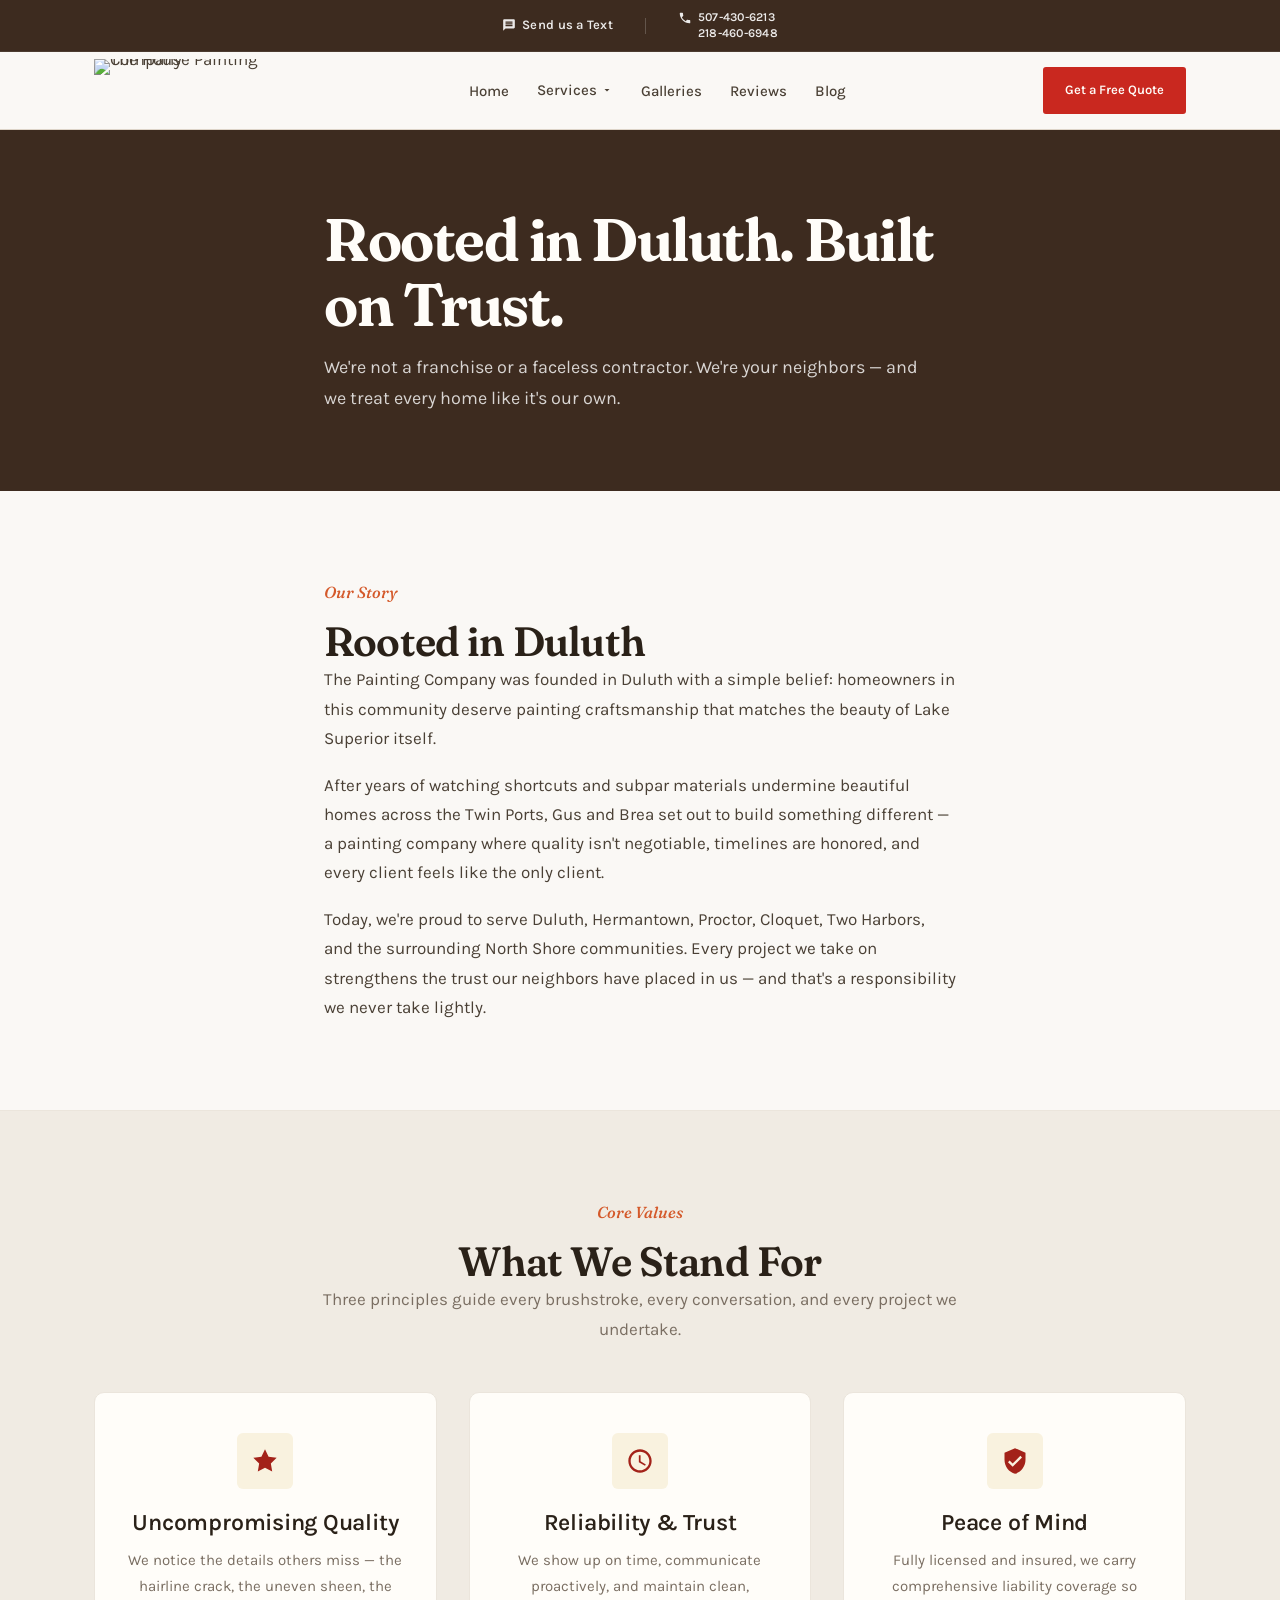
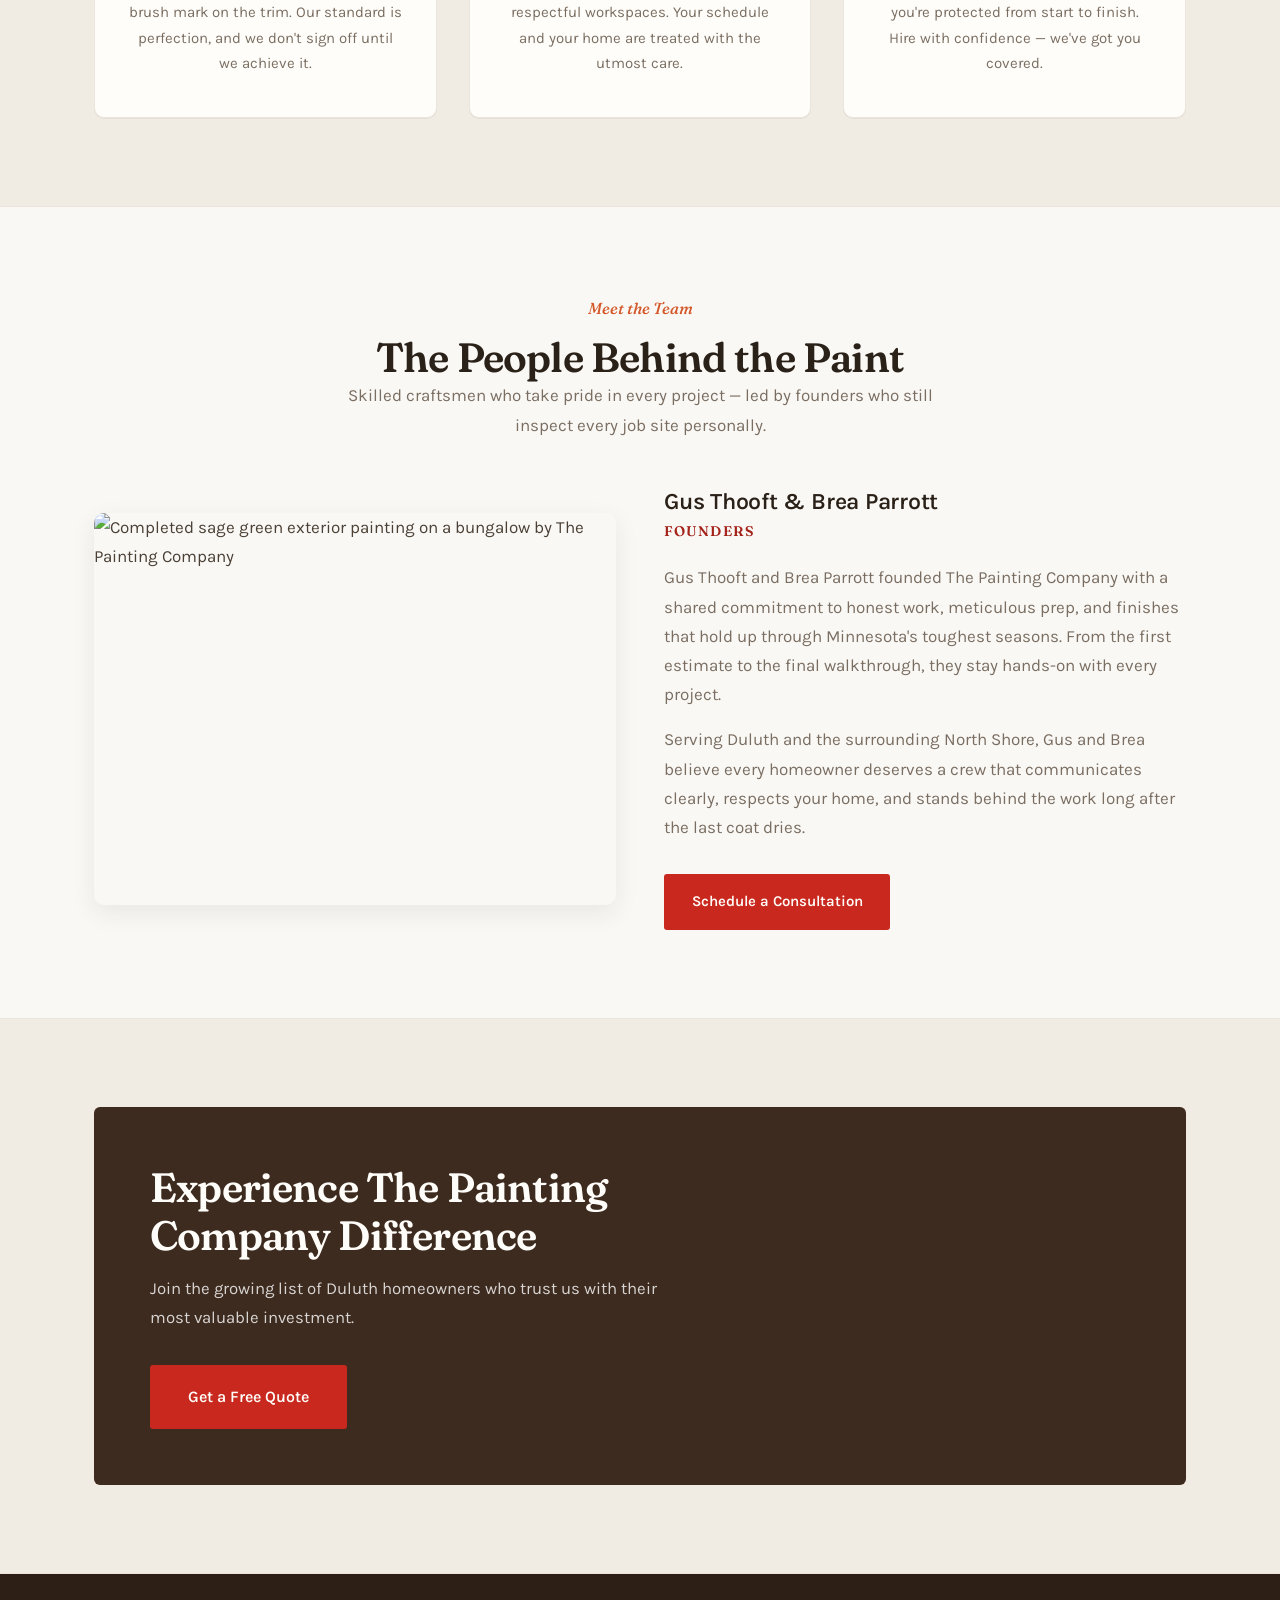
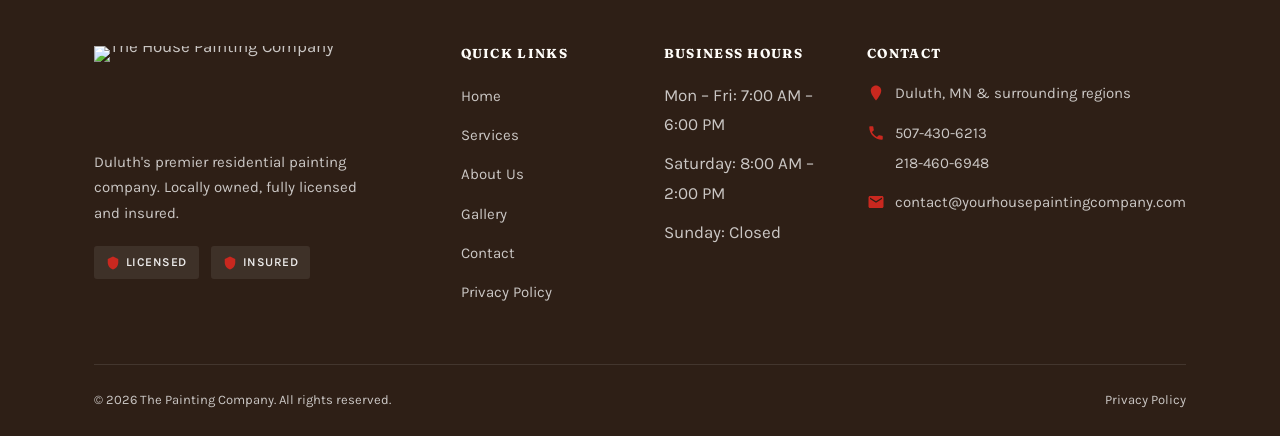
==== about.html @ 1e81d510 "Add files via upload" ====
<!DOCTYPE html>
<html lang="en">
<head>
  <meta charset="UTF-8">
  <meta name="viewport" content="width=device-width, initial-scale=1.0">
  <link rel="icon" href="assets/logo.png" type="image/png">
  <meta name="description" content="Meet the team behind The Painting Company — locally owned in Duluth, MN. Uncompromising quality, reliability, and peace of mind.">
  <title>About Us | The Painting Company | Duluth, MN</title>
  <link rel="preconnect" href="https://fonts.googleapis.com">
  <link rel="preconnect" href="https://fonts.gstatic.com" crossorigin>
  <link href="https://fonts.googleapis.com/css2?family=Fraunces:opsz,wght@9..144,500;9..144,600;9..144,650&family=Karla:wght@400;500;600&display=swap" rel="stylesheet">
  <link rel="icon" href="assets/logo.png" type="image/png">
  <link rel="stylesheet" href="css/style.css">
</head>
<body>

  <!-- ========== SITE HEADER ========== -->
  <div class="site-header" role="banner">
    <div class="top-bar">
      <div class="top-bar__inner">
        <a href="sms:+12184606948" class="top-bar__link">
          <svg viewBox="0 0 24 24" aria-hidden="true"><path d="M20 2H4c-1.1 0-2 .9-2 2v18l4-4h14c1.1 0 2-.9 2-2V4c0-1.1-.9-2-2-2zm-2 12H6v-2h12v2zm0-3H6V9h12v2zm0-3H6V6h12v2z"/></svg>
          Send us a Text
        </a>
        <span class="top-bar__divider" aria-hidden="true"></span>
        <div class="top-bar__phones">
          <a href="tel:+15074306213" class="top-bar__link">
            <svg viewBox="0 0 24 24" aria-hidden="true"><path d="M6.62 10.79c1.44 2.83 3.76 5.14 6.59 6.59l2.2-2.2c.27-.27.67-.36 1.02-.24 1.12.37 2.33.57 3.57.57.55 0 1 .45 1 1V20c0 .55-.45 1-1 1-9.39 0-17-7.61-17-17 0-.55.45-1 1-1h3.5c.55 0 1 .45 1 1 0 1.25.2 2.45.57 3.57.11.35.03.74-.25 1.02l-2.2 2.2z"/></svg>
            507-430-6213
          </a>
          <a href="tel:+12184606948" class="top-bar__link top-bar__link--secondary">218-460-6948</a>
        </div>
      </div>
    </div>

    <header class="header">
      <div class="header__inner">
                <a href="index.html" class="header__logo" aria-label="The House Painting Company — Home">
          <img src="assets/logo.png" alt="The House Painting Company" class="header__logo-img" width="200" height="72">
        </a>

        <nav class="header__nav" aria-label="Main navigation">
          <ul class="header__nav-list">
            <li><a href="index.html" class="header__nav-link">Home</a></li>
            <li class="nav-item--dropdown">
              <a href="services.html" class="header__nav-link">
                Services
                <svg viewBox="0 0 24 24" aria-hidden="true"><path d="M7 10l5 5 5-5z"/></svg>
              </a>
              <div class="nav-dropdown" role="menu">
                <a href="services.html#interior" class="nav-dropdown__link" role="menuitem">Interior</a>
                <a href="services.html#exterior" class="nav-dropdown__link" role="menuitem">Exterior</a>
                <a href="services.html#custom" class="nav-dropdown__link" role="menuitem">Custom Services</a>
              </div>
            </li>
            <li><a href="gallery.html" class="header__nav-link">Galleries</a></li>
            <li><a href="reviews.html" class="header__nav-link">Reviews</a></li>
            <li><a href="blog.html" class="header__nav-link">Blog</a></li>
          </ul>
        </nav>

        <div class="header__actions">
          <div class="header__cta">
            <a href="contact.html" class="btn btn--primary">Get a Free Quote</a>
          </div>
          <button class="header__toggle" aria-label="Open menu" aria-expanded="false" aria-controls="mobile-nav">
            <span class="header__toggle-bar"></span>
            <span class="header__toggle-bar"></span>
            <span class="header__toggle-bar"></span>
          </button>
        </div>
      </div>
    </header>
  </div>

  <nav class="mobile-nav" id="mobile-nav" aria-label="Mobile navigation">
    <ul class="mobile-nav__list">
      <li><a href="index.html" class="mobile-nav__link">Home</a></li>
      <li>
        <a href="services.html" class="mobile-nav__link">Services</a>
        <div class="mobile-nav__sub">
          <a href="services.html#interior" class="mobile-nav__sub-link">Interior</a>
          <a href="services.html#exterior" class="mobile-nav__sub-link">Exterior</a>
          <a href="services.html#custom" class="mobile-nav__sub-link">Custom Services</a>
        </div>
      </li>
      <li><a href="gallery.html" class="mobile-nav__link">Galleries</a></li>
      <li><a href="reviews.html" class="mobile-nav__link">Reviews</a></li>
      <li><a href="blog.html" class="mobile-nav__link">Blog</a></li>
    </ul>
        <a href="tel:+15074306213" class="mobile-nav__phone">507-430-6213</a>
    <a href="tel:+12184606948" class="mobile-nav__phone">218-460-6948</a>
    <a href="sms:+12184606948" class="mobile-nav__phone" style="margin-top: 0.5rem;">Text Us</a>
    <div class="mobile-nav__cta">
      <a href="contact.html" class="btn btn--primary btn--lg">Get a Free Quote</a>
    </div>
  </nav>

  <main class="page-offset">

    <section class="page-hero">
      <div class="container fade-in">
        <h1>Rooted in Duluth. Built on Trust.</h1>
        <p>We're not a franchise or a faceless contractor. We're your neighbors — and we treat every home like it's our own.</p>
      </div>
    </section>

    <!-- OUR STORY -->
    <section class="section" aria-labelledby="story-heading">
      <div class="container container--narrow">
        <div class="fade-in">
          <span class="section-label">Our Story</span>
          <h2 id="story-heading">Rooted in Duluth</h2>
          <p>The Painting Company was founded in Duluth with a simple belief: homeowners in this community deserve painting craftsmanship that matches the beauty of Lake Superior itself.</p>
          <p>After years of watching shortcuts and subpar materials undermine beautiful homes across the Twin Ports, Gus and Brea set out to build something different — a painting company where quality isn't negotiable, timelines are honored, and every client feels like the only client.</p>
          <p>Today, we're proud to serve Duluth, Hermantown, Proctor, Cloquet, Two Harbors, and the surrounding North Shore communities. Every project we take on strengthens the trust our neighbors have placed in us — and that's a responsibility we never take lightly.</p>
        </div>
      </div>
    </section>

    <!-- CORE VALUES -->
    <section class="section section--gray" aria-labelledby="values-heading">
      <div class="container">
        <div class="text-center fade-in" style="max-width: 640px; margin: 0 auto 3rem;">
          <span class="section-label">Core Values</span>
          <h2 id="values-heading">What We Stand For</h2>
          <p class="text-muted">Three principles guide every brushstroke, every conversation, and every project we undertake.</p>
        </div>

        <div class="values-grid fade-in">
          <article class="value-card">
            <div class="value-card__icon" aria-hidden="true">
              <svg viewBox="0 0 24 24"><path d="M12 2l3.09 6.26L22 9.27l-5 4.87 1.18 6.88L12 17.77l-6.18 3.25L7 14.14 2 9.27l6.91-1.01L12 2z"/></svg>
            </div>
            <h3>Uncompromising Quality</h3>
            <p>We notice the details others miss — the hairline crack, the uneven sheen, the brush mark on the trim. Our standard is perfection, and we don't sign off until we achieve it.</p>
          </article>

          <article class="value-card">
            <div class="value-card__icon" aria-hidden="true">
              <svg viewBox="0 0 24 24"><path d="M11.99 2C6.47 2 2 6.48 2 12s4.47 10 9.99 10C17.52 22 22 17.52 22 12S17.52 2 11.99 2zM12 20c-4.42 0-8-3.58-8-8s3.58-8 8-8 8 3.58 8 8-3.58 8-8 8zm.5-13H11v6l5.25 3.15.75-1.23-4.5-2.67z"/></svg>
            </div>
            <h3>Reliability &amp; Trust</h3>
            <p>We show up on time, communicate proactively, and maintain clean, respectful workspaces. Your schedule and your home are treated with the utmost care.</p>
          </article>

          <article class="value-card">
            <div class="value-card__icon" aria-hidden="true">
              <svg viewBox="0 0 24 24"><path d="M12 1L3 5v6c0 5.55 3.84 10.74 9 12 5.16-1.26 9-6.45 9-12V5l-9-4zm-2 16l-4-4 1.41-1.41L10 14.17l6.59-6.59L18 9l-8 8z"/></svg>
            </div>
            <h3>Peace of Mind</h3>
            <p>Fully licensed and insured, we carry comprehensive liability coverage so you're protected from start to finish. Hire with confidence — we've got you covered.</p>
          </article>
        </div>
      </div>
    </section>

    <!-- MEET THE TEAM -->
    <section class="section" aria-labelledby="team-heading">
      <div class="container">
        <div class="text-center fade-in" style="max-width: 640px; margin: 0 auto 3rem;">
          <span class="section-label">Meet the Team</span>
          <h2 id="team-heading">The People Behind the Paint</h2>
          <p class="text-muted">Skilled craftsmen who take pride in every project — led by founders who still inspect every job site personally.</p>
        </div>

        <div class="team-section fade-in">
          <div class="team-section__photo">
            <img
              src="assets/work/exterior-sage-bungalow.jpeg"
              alt="Completed sage green exterior painting on a bungalow by The Painting Company"
              width="800"
              height="600"
              loading="lazy"
            >
          </div>
          <div class="team-section__bio">
            <h3>Gus Thooft &amp; Brea Parrott</h3>
            <p class="team-role">Founders</p>
            <p>Gus Thooft and Brea Parrott founded The Painting Company with a shared commitment to honest work, meticulous prep, and finishes that hold up through Minnesota's toughest seasons. From the first estimate to the final walkthrough, they stay hands-on with every project.</p>
            <p>Serving Duluth and the surrounding North Shore, Gus and Brea believe every homeowner deserves a crew that communicates clearly, respects your home, and stands behind the work long after the last coat dries.</p>
            <a href="contact.html" class="btn btn--primary" style="margin-top: 1rem;">Schedule a Consultation</a>
          </div>
        </div>
      </div>
    </section>

    <!-- CTA -->
    <section class="section section--gray">
      <div class="container">
        <div class="cta-banner fade-in">
          <h2>Experience The Painting Company Difference</h2>
          <p>Join the growing list of Duluth homeowners who trust us with their most valuable investment.</p>
          <a href="contact.html" class="btn btn--primary btn--lg">Get a Free Quote</a>
        </div>
      </div>
    </section>

  </main>

  <footer class="footer" role="contentinfo">
    <div class="container">
      <div class="footer__grid">
        <div class="footer__brand">
          <a href="index.html" class="header__logo" aria-label="The House Painting Company — Home"><img src="assets/logo.png" alt="The House Painting Company" class="header__logo-img header__logo-img--footer" width="220" height="80"></a>
          <p>Duluth's premier residential painting company. Locally owned, fully licensed and insured.</p>
          <div class="footer__badges"><span class="footer__badge"><svg viewBox="0 0 24 24"><path d="M12 1L3 5v6c0 5.55 3.84 10.74 9 12 5.16-1.26 9-6.45 9-12V5l-9-4z"/></svg>Licensed</span><span class="footer__badge"><svg viewBox="0 0 24 24"><path d="M12 1L3 5v6c0 5.55 3.84 10.74 9 12 5.16-1.26 9-6.45 9-12V5l-9-4z"/></svg>Insured</span></div>
        </div>
        <div><h3 class="footer__heading">Quick Links</h3><ul class="footer__links"><li><a href="index.html">Home</a></li><li><a href="services.html">Services</a></li><li><a href="about.html">About Us</a></li><li><a href="gallery.html">Gallery</a></li><li><a href="contact.html">Contact</a></li><li><a href="privacy.html">Privacy Policy</a></li></ul></div>
        <div><h3 class="footer__heading">Business Hours</h3><ul class="footer__links"><li>Mon – Fri: 7:00 AM – 6:00 PM</li><li>Saturday: 8:00 AM – 2:00 PM</li><li>Sunday: Closed</li></ul></div>
        <div><h3 class="footer__heading">Contact</h3><div class="footer__contact-item"><svg viewBox="0 0 24 24"><path d="M12 2C8.13 2 5 5.13 5 9c0 5.25 7 13 7 13s7-7.75 7-13c0-3.87-3.13-7-7-7z"/></svg><span>Duluth, MN &amp; surrounding regions</span></div><div class="footer__contact-item"><svg viewBox="0 0 24 24"><path d="M6.62 10.79c1.44 2.83 3.76 5.14 6.59 6.59l2.2-2.2c.27-.27.67-.36 1.02-.24 1.12.37 2.33.57 3.57.57.55 0 1 .45 1 1V20c0 .55-.45 1-1 1-9.39 0-17-7.61-17-17 0-.55.45-1 1-1h3.5c.55 0 1 .45 1 1 0 1.25.2 2.45.57 3.57.11.35.03.74-.25 1.02l-2.2 2.2z"/></svg><span class="phone-stack"><a href="tel:+15074306213">507-430-6213</a><a href="tel:+12184606948">218-460-6948</a></span></div><div class="footer__contact-item"><svg viewBox="0 0 24 24"><path d="M20 4H4c-1.1 0-1.99.9-1.99 2L2 18c0 1.1.9 2 2 2h16c1.1 0 2-.9 2-2V6c0-1.1-.9-2-2-2zm0 4l-8 5-8-5V6l8 5 8-5v2z"/></svg><a href="mailto:contact@yourhousepaintingcompany.com">contact@yourhousepaintingcompany.com</a></div></div>
      </div>
      <div class="footer__bottom"><span>&copy; 2026 The Painting Company. All rights reserved.</span><a href="privacy.html">Privacy Policy</a></div>
    </div>
  </footer>

  <script src="js/main.js" defer></script>
</body>
</html>
---- css/style.css ----
﻿/* ==========================================================================
   The Painting Company
   Warm, editorial, locally-made — not a template.
   ========================================================================== */

:root {
  --color-paper: #FAF8F5;
  --color-cream: #F0EBE3;
  --color-white: #FFFDF9;
  --color-line: #DDD4C8;
  --color-line-light: #EBE5DC;
  --color-ink: #2A2118;
  --color-ink-soft: #4A4035;
  --color-ink-muted: #7A6E62;
  --color-brand-red: #C9281F;
  --color-brand-rust: #D4592A;
  --color-brand-brown: #3D2B1F;
  --color-brand-brown-deep: #2E1F16;

  /* legacy aliases used across stylesheet */
  --color-off-white: var(--color-cream);
  --color-slate-100: var(--color-line-light);
  --color-slate-200: var(--color-line);
  --color-slate-400: #A89888;
  --color-slate-600: var(--color-ink-muted);
  --color-slate-800: var(--color-ink-soft);
  --color-navy: var(--color-brand-brown);
  --color-charcoal: var(--color-ink);
  --color-gold: var(--color-brand-red);
  --color-gold-light: var(--color-brand-rust);
  --color-gold-dark: #A32219;
  --color-brand-orange: var(--color-brand-rust);

  --font-serif: 'Fraunces', 'Georgia', 'Times New Roman', serif;
  --font-sans: 'Karla', 'Segoe UI', sans-serif;
  --font-primary: var(--font-sans);
  --font-display: var(--font-serif);

  --top-bar-height: 52px;
  --header-height: 78px;
  --header-height-scrolled: 66px;
  --site-header-height: calc(var(--top-bar-height) + var(--header-height));
  --site-header-height-scrolled: var(--header-height-scrolled);
  --container-max: 1140px;
  --container-narrow: 680px;
  --radius-sm: 3px;
  --radius-md: 6px;
  --radius-lg: 10px;
  --shadow-sm: 0 1px 0 rgba(42, 33, 24, 0.06);
  --shadow-md: 0 8px 24px rgba(42, 33, 24, 0.08);
  --shadow-lg: 0 16px 40px rgba(42, 33, 24, 0.1);
  --transition: 0.2s ease;
}

/* Reset & Base */
*, *::before, *::after {
  box-sizing: border-box;
  margin: 0;
  padding: 0;
}

html {
  scroll-behavior: smooth;
  -webkit-text-size-adjust: 100%;
}

body {
  font-family: var(--font-sans);
  font-size: 1.0625rem;
  line-height: 1.72;
  color: var(--color-ink-soft);
  background: var(--color-paper);
  overflow-x: hidden;
  -webkit-font-smoothing: antialiased;
}

img {
  max-width: 100%;
  height: auto;
  display: block;
}

a {
  color: inherit;
  text-decoration: none;
  transition: color var(--transition);
}

ul {
  list-style: none;
}

button {
  font-family: inherit;
  cursor: pointer;
  border: none;
  background: none;
}

/* Typography — editorial, not startup-landing-page */
h1, h2, h3, h4, h5, h6 {
  font-family: var(--font-serif);
  font-weight: 600;
  line-height: 1.18;
  color: var(--color-ink);
  font-variation-settings: 'SOFT' 50, 'WONK' 1;
}

h1 {
  font-size: clamp(2.35rem, 5.5vw, 3.75rem);
  font-weight: 650;
  letter-spacing: -0.025em;
  line-height: 1.08;
}

h2 {
  font-size: clamp(1.85rem, 3.2vw, 2.65rem);
  letter-spacing: -0.02em;
}

h3 {
  font-size: clamp(1.2rem, 2vw, 1.45rem);
  font-family: var(--font-sans);
  font-weight: 600;
  letter-spacing: -0.01em;
}

p { margin-bottom: 1.1rem; }
p:last-child { margin-bottom: 0; }

.text-gold { color: var(--color-brand-red); }
.text-muted { color: var(--color-ink-muted); }
.text-center { text-align: center; }

.section-label,
.eyebrow {
  display: block;
  font-family: var(--font-serif);
  font-size: 1rem;
  font-style: italic;
  font-weight: 500;
  letter-spacing: 0;
  text-transform: none;
  color: var(--color-brand-rust);
  margin-bottom: 0.65rem;
}

/* Layout */
.container {
  width: 100%;
  max-width: var(--container-max);
  margin: 0 auto;
  padding: 0 1.5rem;
}

.container--narrow {
  max-width: var(--container-narrow);
}

.section {
  padding: clamp(3.5rem, 7vw, 5.5rem) 0;
}

.section--gray {
  background: var(--color-cream);
  border-top: 1px solid var(--color-line-light);
  border-bottom: 1px solid var(--color-line-light);
}

.section--navy {
  background: var(--color-navy);
  color: var(--color-white);
}

.section--navy h2,
.section--navy h3 {
  color: var(--color-white);
}

/* Buttons — solid, honest, no gradient gimmicks */
.btn {
  display: inline-flex;
  align-items: center;
  justify-content: center;
  gap: 0.5rem;
  padding: 0.8rem 1.6rem;
  font-family: var(--font-sans);
  font-size: 0.9375rem;
  font-weight: 600;
  letter-spacing: 0;
  border-radius: var(--radius-sm);
  transition: background var(--transition), color var(--transition), border-color var(--transition);
  min-height: 46px;
  white-space: nowrap;
}

.btn--primary {
  background: var(--color-brand-red);
  color: var(--color-white);
  box-shadow: none;
  border: 2px solid var(--color-brand-red);
}

.btn--primary:hover {
  background: var(--color-brand-brown);
  border-color: var(--color-brand-brown);
  transform: none;
  box-shadow: none;
}

.btn--outline-dark {
  border: 2px solid var(--color-ink);
  color: var(--color-ink);
  background: transparent;
}

.btn--outline-dark:hover {
  background: var(--color-ink);
  color: var(--color-paper);
}

.btn--outline {
  border: 2px solid rgba(255, 253, 249, 0.85);
  color: var(--color-white);
  background: transparent;
}

.btn--outline:hover {
  background: var(--color-white);
  color: var(--color-brand-brown);
}

.btn--lg {
  padding: 1rem 2.25rem;
  font-size: 1rem;
  min-height: 52px;
}

/* ==========================================================================
   Site Header (Top Bar + Main Nav)
   ========================================================================== */
.site-header {
  position: fixed;
  top: 0;
  left: 0;
  right: 0;
  z-index: 1000;
  transition: transform var(--transition);
}

.site-header--scrolled .top-bar {
  max-height: 0;
  opacity: 0;
  overflow: hidden;
  border: none;
}

.header {
  height: var(--header-height);
  background: var(--color-paper);
  border-bottom: 1px solid var(--color-line);
  transition: height var(--transition), border-color var(--transition);
}

.site-header--scrolled .header {
  height: var(--header-height-scrolled);
  box-shadow: none;
  border-bottom-color: var(--color-line);
}

.top-bar {
  height: var(--top-bar-height);
  max-height: var(--top-bar-height);
  background: var(--color-navy);
  color: rgba(255, 255, 255, 0.9);
  transition: max-height var(--transition), opacity var(--transition);
  overflow: hidden;
  border-bottom: 1px solid rgba(255, 255, 255, 0.08);
}

.top-bar__inner {
  display: flex;
  align-items: center;
  justify-content: center;
  gap: 2rem;
  height: 100%;
  max-width: var(--container-max);
  margin: 0 auto;
  padding: 0 1.5rem;
}

.top-bar__link {
  display: inline-flex;
  align-items: center;
  gap: 0.375rem;
  font-size: 0.8125rem;
  font-weight: 600;
  letter-spacing: 0.02em;
  color: rgba(255, 255, 255, 0.9);
  transition: color var(--transition);
}

.top-bar__link:hover {
  color: var(--color-gold-light);
}

.top-bar__link svg {
  width: 14px;
  height: 14px;
  fill: currentColor;
}

.top-bar__divider {
  width: 1px;
  height: 16px;
  background: rgba(255, 255, 255, 0.2);
}

.top-bar__phones {
  display: flex;
  flex-direction: column;
  align-items: flex-start;
  gap: 0.125rem;
  line-height: 1.1;
}

.top-bar__phones .top-bar__link {
  font-size: 0.75rem;
}

.top-bar__phones .top-bar__link--secondary {
  padding-left: calc(14px + 0.375rem);
}

.phone-stack {
  display: flex;
  flex-direction: column;
  gap: 0.25rem;
}

.phone-stack a {
  display: block;
}

.header {
  height: var(--header-height);
  background: var(--color-paper);
  border-bottom: 1px solid var(--color-line);
  transition: height var(--transition), border-color var(--transition);
}

.header__inner {
  display: flex;
  align-items: center;
  justify-content: space-between;
  height: 100%;
  max-width: var(--container-max);
  margin: 0 auto;
  padding: 0 1.5rem;
  gap: 1rem;
}

.header__logo {
  display: flex;
  align-items: center;
  flex-shrink: 0;
  line-height: 0;
}

.header__logo-img {
  height: 64px;
  width: auto;
  object-fit: contain;
  transition: opacity var(--transition);
}

.site-header--scrolled .header__logo-img {
  height: 52px;
}

.header__logo-img--footer {
  height: 88px;
  filter: brightness(1.05);
}

.header__logo:hover .header__logo-img {
  opacity: 0.92;
}

/* Legacy icon/text logo — kept for fallback if needed */
.header__logo-icon {
  width: 40px;
  height: 40px;
  background: var(--color-navy);
  border-radius: var(--radius-sm);
  display: flex;
  align-items: center;
  justify-content: center;
}

.header__logo-icon svg {
  width: 22px;
  height: 22px;
  fill: var(--color-gold);
}

.header__logo-text {
  font-family: var(--font-display);
  font-weight: 700;
  font-size: 1.05rem;
  color: var(--color-charcoal);
  line-height: 1.2;
}

.header__logo-text span {
  display: block;
  font-size: 0.65rem;
  font-weight: 500;
  letter-spacing: 0.12em;
  text-transform: uppercase;
  color: var(--color-slate-600);
}

.header__phone {
  display: none;
  align-items: center;
  gap: 0.375rem;
  font-weight: 600;
  font-size: 0.9375rem;
  color: var(--color-navy);
}

.header__phone:hover {
  color: var(--color-gold-dark);
}

.header__phone svg {
  width: 18px;
  height: 18px;
  fill: currentColor;
}

.header__nav {
  display: none;
}

.header__nav-list {
  display: flex;
  align-items: center;
  gap: 1.75rem;
}

/* Dropdown */
.nav-item--dropdown {
  position: relative;
}

.nav-item--dropdown > .header__nav-link {
  display: inline-flex;
  align-items: center;
  gap: 0.25rem;
}

.nav-item--dropdown > .header__nav-link svg {
  width: 12px;
  height: 12px;
  fill: currentColor;
  transition: transform var(--transition);
}

.nav-item--dropdown:hover > .header__nav-link svg {
  transform: rotate(180deg);
}

.nav-dropdown {
  position: absolute;
  top: calc(100% + 0.75rem);
  left: 50%;
  transform: translateX(-50%) translateY(8px);
  min-width: 240px;
  background: rgba(255, 255, 255, 0.95);
  backdrop-filter: blur(16px);
  -webkit-backdrop-filter: blur(16px);
  border: 1px solid var(--color-slate-200);
  border-radius: var(--radius-md);
  box-shadow: var(--shadow-lg);
  padding: 0.5rem;
  opacity: 0;
  visibility: hidden;
  transition: opacity var(--transition), transform var(--transition), visibility var(--transition);
  z-index: 100;
}

.nav-item--dropdown:hover .nav-dropdown {
  opacity: 1;
  visibility: visible;
  transform: translateX(-50%) translateY(0);
}

.nav-dropdown__link {
  display: block;
  padding: 0.625rem 1rem;
  font-family: var(--font-display);
  font-size: 0.8125rem;
  font-weight: 500;
  color: var(--color-slate-800);
  border-radius: var(--radius-sm);
  transition: background var(--transition), color var(--transition);
}

.nav-dropdown__link:hover {
  background: var(--color-off-white);
  color: var(--color-navy);
}

.header__nav-link {
  font-family: var(--font-sans);
  font-size: 0.9375rem;
  font-weight: 500;
  color: var(--color-ink-soft);
  position: relative;
  padding: 0.25rem 0;
}

.header__nav-link::after {
  content: '';
  position: absolute;
  bottom: -2px;
  left: 0;
  width: 0;
  height: 1px;
  background: var(--color-brand-red);
  transition: width var(--transition);
}

.header__nav-link:hover,
.header__nav-link--active {
  color: var(--color-navy);
}

.header__nav-link:hover::after,
.header__nav-link--active::after {
  width: 100%;
}

.header__actions {
  display: flex;
  align-items: center;
  gap: 1rem;
}

.header__cta {
  display: none;
}

.header__cta .btn {
  padding: 0.625rem 1.25rem;
  font-size: 0.8125rem;
  min-height: 42px;
}

/* Mobile menu toggle */
.header__toggle {
  display: flex;
  flex-direction: column;
  justify-content: center;
  gap: 5px;
  width: 44px;
  height: 44px;
  padding: 10px;
}

.header__toggle-bar {
  display: block;
  width: 100%;
  height: 2px;
  background: var(--color-charcoal);
  border-radius: 2px;
  transition: all var(--transition);
}

.header__toggle--open .header__toggle-bar:nth-child(1) {
  transform: translateY(7px) rotate(45deg);
}

.header__toggle--open .header__toggle-bar:nth-child(2) {
  opacity: 0;
}

.header__toggle--open .header__toggle-bar:nth-child(3) {
  transform: translateY(-7px) rotate(-45deg);
}

.mobile-nav__sub {
  padding-left: 1rem;
  margin-top: 0.25rem;
}

.mobile-nav__sub-link {
  display: block;
  padding: 0.625rem 0;
  font-size: 0.9375rem;
  font-weight: 500;
  color: var(--color-slate-600);
}

/* Mobile nav overlay */
.mobile-nav {
  position: fixed;
  inset: var(--site-header-height) 0 0 0;
  background: var(--color-white);
  z-index: 999;
  padding: 2rem 1.5rem;
  transform: translateX(100%);
  transition: transform var(--transition);
  overflow-y: auto;
}

.mobile-nav--open {
  transform: translateX(0);
}

.mobile-nav__list {
  display: flex;
  flex-direction: column;
  gap: 0;
}

.mobile-nav__link {
  display: block;
  padding: 1rem 0;
  font-family: var(--font-display);
  font-size: 1.125rem;
  font-weight: 600;
  color: var(--color-charcoal);
  border-bottom: 1px solid var(--color-slate-100);
}

.mobile-nav__phone {
  display: flex;
  align-items: center;
  gap: 0.5rem;
  margin-top: 1.5rem;
  font-size: 1.125rem;
  font-weight: 700;
  color: var(--color-navy);
}

.mobile-nav__cta {
  margin-top: 1.5rem;
}

.mobile-nav__cta .btn {
  width: 100%;
}

@media (min-width: 768px) {
  .header__phone {
    display: flex;
  }
}

@media (min-width: 1024px) {
  .header__nav {
    display: block;
  }

  .header__cta {
    display: block;
  }

  .header__toggle {
    display: none;
  }

  .mobile-nav {
    display: none;
  }
}

/* Page offset for fixed header */
.page-offset {
  padding-top: var(--site-header-height);
  transition: padding-top var(--transition);
}

body.header-scrolled .page-offset {
  padding-top: var(--site-header-height-scrolled);
}

/* ==========================================================================
   Hero
   ========================================================================== */
.hero {
  position: relative;
  min-height: calc(100vh - var(--site-header-height));
  min-height: calc(100dvh - var(--site-header-height));
  display: flex;
  align-items: center;
  overflow: hidden;
}

.hero__media {
  position: absolute;
  inset: 0;
  z-index: 0;
}

.hero__media img,
.hero__media video {
  width: 100%;
  height: 100%;
  object-fit: cover;
}

.hero__overlay {
  position: absolute;
  inset: 0;
  background:
    linear-gradient(112deg, rgba(42, 33, 24, 0.82) 0%, rgba(42, 33, 24, 0.45) 55%, rgba(61, 43, 31, 0.72) 100%);
  z-index: 1;
}

.hero__content {
  position: relative;
  z-index: 2;
  max-width: 640px;
  padding: 3rem 0;
}

.hero__content h1 {
  color: var(--color-paper);
  max-width: 14ch;
}

.hero__content p {
  font-size: clamp(1.05rem, 2vw, 1.2rem);
  color: rgba(250, 248, 245, 0.88);
  margin-bottom: 2rem;
  max-width: 38ch;
  line-height: 1.65;
}

.hero__actions {
  display: flex;
  flex-wrap: wrap;
  gap: 1rem;
}

.hero__phone-link {
  display: inline-flex;
  align-items: center;
  gap: 0.5rem;
  color: var(--color-white);
  font-weight: 600;
  font-size: 1rem;
  padding: 0.875rem 0;
}

.hero__phone-link:hover {
  color: var(--color-gold-light);
}

/* ==========================================================================
   Trust Bar
   ========================================================================== */
.trust-bar {
  background: var(--color-white);
  border-bottom: 1px solid var(--color-slate-100);
  padding: 1.75rem 0;
}

.trust-bar__inner {
  display: flex;
  flex-wrap: wrap;
  align-items: center;
  justify-content: center;
  gap: 2rem 3rem;
}

.trust-bar__item {
  display: flex;
  align-items: center;
  gap: 0.75rem;
  font-family: var(--font-display);
  font-size: 0.8125rem;
  font-weight: 600;
  letter-spacing: 0.05em;
  text-transform: uppercase;
  color: var(--color-slate-600);
}

.trust-bar__badge {
  display: flex;
  align-items: center;
  gap: 0.5rem;
  padding: 0.5rem 1rem;
  background: var(--color-off-white);
  border-radius: var(--radius-sm);
  border: 1px solid var(--color-slate-200);
}

.trust-bar__badge svg {
  width: 20px;
  height: 20px;
  fill: var(--color-gold);
}

.trust-bar__brand {
  font-weight: 700;
  color: var(--color-navy);
  font-size: 0.875rem;
  letter-spacing: 0.02em;
  text-transform: none;
}

/* ==========================================================================
   Service Cards
   ========================================================================== */
.service-cards {
  display: grid;
  grid-template-columns: 1fr;
  gap: 2rem;
}

@media (min-width: 768px) {
  .service-cards {
    grid-template-columns: 1fr 1fr;
  }
}

.service-card {
  position: relative;
  border-radius: var(--radius-lg);
  overflow: hidden;
  background: var(--color-white);
  box-shadow: var(--shadow-md);
  transition: transform var(--transition), box-shadow var(--transition);
}

.service-card:hover {
  transform: translateY(-4px);
  box-shadow: var(--shadow-lg);
}

.service-card__image {
  aspect-ratio: 16 / 10;
  overflow: hidden;
}

.service-card__image img {
  width: 100%;
  height: 100%;
  object-fit: cover;
  transition: transform 0.6s ease;
}

.service-card:hover .service-card__image img {
  transform: scale(1.05);
}

.service-card__body {
  padding: 2rem;
}

.service-card__body h3 {
  margin-bottom: 0.75rem;
}

.service-card__body p {
  color: var(--color-slate-600);
  margin-bottom: 1.25rem;
}

.service-card__link {
  display: inline-flex;
  align-items: center;
  gap: 0.375rem;
  font-family: var(--font-display);
  font-weight: 600;
  font-size: 0.875rem;
  color: var(--color-gold-dark);
}

.service-card__link:hover {
  color: var(--color-gold);
  gap: 0.625rem;
}

/* ==========================================================================
   Testimonials Carousel
   ========================================================================== */
.testimonials {
  position: relative;
  overflow: hidden;
}

.testimonials__track {
  display: flex;
  transition: transform 0.5s cubic-bezier(0.4, 0, 0.2, 1);
}

.testimonial {
  flex: 0 0 100%;
  padding: 0 0.5rem;
}

.testimonial__inner {
  background: var(--color-white);
  border-radius: var(--radius-lg);
  padding: clamp(2rem, 4vw, 3rem);
  box-shadow: var(--shadow-md);
  text-align: center;
  max-width: 700px;
  margin: 0 auto;
}

.testimonial__stars {
  display: flex;
  justify-content: center;
  gap: 0.25rem;
  margin-bottom: 1.25rem;
}

.testimonial__stars svg {
  width: 22px;
  height: 22px;
  fill: var(--color-gold);
}

.testimonial__quote {
  font-size: clamp(1.05rem, 2vw, 1.2rem);
  font-style: italic;
  color: var(--color-slate-800);
  line-height: 1.7;
  margin-bottom: 1.5rem;
}

.testimonial__author {
  font-family: var(--font-display);
  font-weight: 700;
  color: var(--color-charcoal);
}

.testimonial__location {
  font-size: 0.875rem;
  color: var(--color-slate-600);
}

.testimonials__controls {
  display: flex;
  align-items: center;
  justify-content: center;
  gap: 1rem;
  margin-top: 2rem;
}

.testimonials__btn {
  width: 44px;
  height: 44px;
  border-radius: 50%;
  border: 2px solid var(--color-slate-200);
  display: flex;
  align-items: center;
  justify-content: center;
  transition: all var(--transition);
}

.testimonials__btn:hover {
  border-color: var(--color-gold);
  background: var(--color-gold);
}

.testimonials__btn svg {
  width: 18px;
  height: 18px;
  fill: var(--color-charcoal);
}

.testimonials__dots {
  display: flex;
  gap: 0.5rem;
}

.testimonials__dot {
  width: 10px;
  height: 10px;
  border-radius: 50%;
  background: var(--color-slate-200);
  transition: all var(--transition);
  padding: 0;
}

.testimonials__dot--active {
  background: var(--color-gold);
  width: 28px;
  border-radius: 5px;
}

/* ==========================================================================
   CTA Banner
   ========================================================================== */
.cta-banner {
  text-align: center;
  padding: clamp(3rem, 6vw, 5rem) 2rem;
  background: linear-gradient(135deg, var(--color-navy) 0%, var(--color-charcoal) 100%);
  border-radius: var(--radius-lg);
  color: var(--color-white);
}

.cta-banner h2 {
  color: var(--color-white);
  margin-bottom: 1rem;
}

.cta-banner p {
  color: rgba(255, 255, 255, 0.8);
  max-width: 540px;
  margin: 0 auto 2rem;
  font-size: 1.05rem;
}

/* ==========================================================================
   Page Hero (inner pages)
   ========================================================================== */
.page-hero {
  background: linear-gradient(135deg, var(--color-navy) 0%, var(--color-charcoal) 100%);
  padding: clamp(3rem, 6vw, 5rem) 0;
  text-align: center;
}

.page-hero h1 {
  color: var(--color-white);
  margin-bottom: 1rem;
}

.page-hero p {
  color: rgba(255, 255, 255, 0.8);
  font-size: 1.125rem;
  max-width: 600px;
  margin: 0 auto;
}

/* ==========================================================================
   Services Detail
   ========================================================================== */
.service-detail {
  display: grid;
  grid-template-columns: 1fr;
  gap: 3rem;
  align-items: center;
  margin-bottom: 4rem;
}

.service-detail:last-child {
  margin-bottom: 0;
}

@media (min-width: 768px) {
  .service-detail {
    grid-template-columns: 1fr 1fr;
  }

  .service-detail--reverse .service-detail__content {
    order: 2;
  }

  .service-detail--reverse .service-detail__image {
    order: 1;
  }
}

.service-detail__image {
  border-radius: var(--radius-lg);
  overflow: hidden;
  box-shadow: var(--shadow-md);
}

.service-detail__image img {
  width: 100%;
  aspect-ratio: 4 / 3;
  object-fit: cover;
}

.service-detail__content h2 {
  margin-bottom: 1rem;
}

.service-detail__content p {
  color: var(--color-slate-600);
  margin-bottom: 1.25rem;
}

.feature-list {
  display: flex;
  flex-direction: column;
  gap: 0.75rem;
}

.feature-list__item {
  display: flex;
  align-items: flex-start;
  gap: 0.75rem;
  font-size: 0.9375rem;
  color: var(--color-slate-800);
}

.feature-list__icon {
  flex-shrink: 0;
  width: 24px;
  height: 24px;
  background: rgba(201, 162, 39, 0.15);
  border-radius: 50%;
  display: flex;
  align-items: center;
  justify-content: center;
  margin-top: 2px;
}

.feature-list__icon svg {
  width: 12px;
  height: 12px;
  fill: var(--color-gold-dark);
}

/* Process Steps */
.process-steps {
  display: grid;
  grid-template-columns: 1fr;
  gap: 2rem;
}

@media (min-width: 768px) {
  .process-steps {
    grid-template-columns: repeat(4, 1fr);
  }
}

.process-step {
  text-align: center;
  padding: 2rem 1.25rem;
  background: var(--color-white);
  border-radius: var(--radius-md);
  box-shadow: var(--shadow-sm);
  border: 1px solid var(--color-slate-100);
  position: relative;
}

.process-step__number {
  width: 48px;
  height: 48px;
  margin: 0 auto 1.25rem;
  background: linear-gradient(135deg, var(--color-brand-orange) 0%, var(--color-brand-red) 100%);
  border-radius: 50%;
  display: flex;
  align-items: center;
  justify-content: center;
  font-family: var(--font-display);
  font-weight: 700;
  font-size: 1.125rem;
  color: var(--color-white);
}

.process-step h3 {
  margin-bottom: 0.75rem;
  font-size: 1.1rem;
}

.process-step p {
  font-size: 0.9375rem;
  color: var(--color-slate-600);
}

/* ==========================================================================
   About Page
   ========================================================================== */
.values-grid {
  display: grid;
  grid-template-columns: 1fr;
  gap: 2rem;
}

@media (min-width: 768px) {
  .values-grid {
    grid-template-columns: repeat(3, 1fr);
  }
}

.value-card {
  padding: 2.5rem 2rem;
  background: var(--color-white);
  border-radius: var(--radius-lg);
  box-shadow: var(--shadow-sm);
  border: 1px solid var(--color-slate-100);
  text-align: center;
  transition: transform var(--transition), box-shadow var(--transition);
}

.value-card:hover {
  transform: translateY(-4px);
  box-shadow: var(--shadow-md);
}

.value-card__icon {
  width: 56px;
  height: 56px;
  margin: 0 auto 1.25rem;
  background: rgba(201, 162, 39, 0.12);
  border-radius: var(--radius-md);
  display: flex;
  align-items: center;
  justify-content: center;
}

.value-card__icon svg {
  width: 28px;
  height: 28px;
  fill: var(--color-gold-dark);
}

.value-card h3 {
  margin-bottom: 0.75rem;
}

.value-card p {
  font-size: 0.9375rem;
  color: var(--color-slate-600);
}

.team-section {
  display: grid;
  grid-template-columns: 1fr;
  gap: 3rem;
  align-items: center;
}

@media (min-width: 768px) {
  .team-section {
    grid-template-columns: 1fr 1fr;
  }
}

.team-section__photo {
  border-radius: var(--radius-lg);
  overflow: hidden;
  box-shadow: var(--shadow-md);
}

.team-section__photo img {
  width: 100%;
  aspect-ratio: 4 / 3;
  object-fit: cover;
}

.team-section__bio h3 {
  margin-bottom: 0.25rem;
}

.team-section__bio .team-role {
  font-family: var(--font-display);
  font-size: 0.875rem;
  font-weight: 600;
  color: var(--color-gold-dark);
  text-transform: uppercase;
  letter-spacing: 0.08em;
  margin-bottom: 1.25rem;
}

.team-section__bio p {
  color: var(--color-slate-600);
  margin-bottom: 1rem;
}

/* ==========================================================================
   Gallery
   ========================================================================== */
.gallery-filters {
  display: flex;
  flex-wrap: wrap;
  justify-content: center;
  gap: 0.75rem;
  margin-bottom: 2.5rem;
}

.gallery-filter {
  padding: 0.625rem 1.5rem;
  font-family: var(--font-display);
  font-size: 0.875rem;
  font-weight: 600;
  border-radius: 100px;
  border: 2px solid var(--color-slate-200);
  color: var(--color-slate-600);
  transition: all var(--transition);
  min-height: 44px;
}

.gallery-filter:hover,
.gallery-filter--active {
  border-color: var(--color-brand-red);
  background: var(--color-brand-red);
  color: var(--color-white);
}

.gallery-grid {
  columns: 1;
  column-gap: 1.25rem;
}

@media (min-width: 640px) {
  .gallery-grid {
    columns: 2;
  }
}

@media (min-width: 1024px) {
  .gallery-grid {
    columns: 3;
  }
}

.gallery-item {
  break-inside: avoid;
  margin-bottom: 1.25rem;
  border-radius: var(--radius-md);
  overflow: hidden;
  position: relative;
  cursor: pointer;
  opacity: 1;
  transform: scale(1);
  transition: opacity 0.4s ease, transform 0.4s ease;
}

.gallery-item--hidden {
  display: none;
}

.gallery-item img {
  width: 100%;
  transition: transform 0.5s ease;
}

.gallery-item:hover img {
  transform: scale(1.03);
}

.gallery-item__overlay {
  position: absolute;
  inset: 0;
  background: linear-gradient(to top, rgba(15, 20, 25, 0.7) 0%, transparent 50%);
  opacity: 0;
  transition: opacity var(--transition);
  display: flex;
  align-items: flex-end;
  padding: 1.25rem;
}

.gallery-item:hover .gallery-item__overlay {
  opacity: 1;
}

.gallery-item__label {
  color: var(--color-white);
  font-family: var(--font-display);
  font-weight: 600;
  font-size: 0.875rem;
}

/* Before & After Slider */
.before-after-section {
  margin-top: 4rem;
  padding-top: 4rem;
  border-top: 1px solid var(--color-slate-200);
}

.before-after {
  position: relative;
  max-width: 900px;
  margin: 2rem auto 0;
  border-radius: var(--radius-lg);
  overflow: hidden;
  box-shadow: var(--shadow-lg);
  user-select: none;
  touch-action: none;
}

.before-after__container {
  position: relative;
  aspect-ratio: 16 / 10;
  overflow: hidden;
  background: var(--color-ink);
}

.before-after__after,
.before-after__before {
  position: absolute;
  inset: 0;
}

.before-after__after {
  z-index: 1;
}

.before-after__after img,
.before-after__before img {
  position: absolute;
  inset: 0;
  width: 100%;
  height: 100%;
  object-fit: cover;
  object-position: center center;
  display: block;
  pointer-events: none;
  -webkit-user-drag: none;
  user-select: none;
}

.before-after__before {
  z-index: 2;
  clip-path: inset(0 50% 0 0);
}

/* Two-story pair uses 4:3 — matches the before photo and avoids over-zooming the portrait after */
.before-after--two-story .before-after__container {
  aspect-ratio: 4 / 3;
}

.before-after__handle {
  position: absolute;
  top: 0;
  bottom: 0;
  left: 50%;
  width: 4px;
  background: var(--color-white);
  z-index: 3;
  transform: translateX(-50%);
  cursor: ew-resize;
  box-shadow: 0 0 12px rgba(0, 0, 0, 0.3);
}

.before-after__handle-btn {
  position: absolute;
  top: 50%;
  left: 50%;
  transform: translate(-50%, -50%);
  width: 48px;
  height: 48px;
  background: var(--color-white);
  border-radius: 50%;
  display: flex;
  align-items: center;
  justify-content: center;
  box-shadow: var(--shadow-md);
}

.before-after__handle-btn svg {
  width: 24px;
  height: 24px;
  fill: var(--color-charcoal);
}

.before-after__label {
  position: absolute;
  top: 1rem;
  padding: 0.375rem 0.875rem;
  background: rgba(15, 20, 25, 0.75);
  color: var(--color-white);
  font-family: var(--font-display);
  font-size: 0.75rem;
  font-weight: 600;
  letter-spacing: 0.08em;
  text-transform: uppercase;
  border-radius: var(--radius-sm);
  z-index: 4;
}

.before-after__label--before {
  left: 1rem;
}

.before-after__label--after {
  right: 1rem;
}

/* ==========================================================================
   Contact Page
   ========================================================================== */
.contact-grid {
  display: grid;
  grid-template-columns: 1fr;
  gap: 3rem;
}

@media (min-width: 992px) {
  .contact-grid {
    grid-template-columns: 1fr 1.2fr;
  }
}

.contact-info__block {
  margin-bottom: 2rem;
}

.contact-info__block h3 {
  font-size: 0.8125rem;
  font-weight: 600;
  letter-spacing: 0.1em;
  text-transform: uppercase;
  color: var(--color-gold-dark);
  margin-bottom: 0.5rem;
}

.contact-info__block a,
.contact-info__block p {
  font-size: 1.05rem;
  color: var(--color-charcoal);
  font-weight: 500;
}

.contact-info__block a:hover {
  color: var(--color-gold-dark);
}

.contact-map {
  border-radius: var(--radius-lg);
  overflow: hidden;
  box-shadow: var(--shadow-md);
  margin-top: 1rem;
  aspect-ratio: 16 / 10;
  min-height: 280px;
  background: var(--color-slate-100);
}

.contact-map iframe {
  width: 100%;
  height: 100%;
  min-height: 280px;
  border: 0;
}

.service-area-towns {
  font-size: 0.9375rem;
  color: var(--color-slate-600);
  margin-top: 1rem;
  line-height: 1.65;
  list-style: none;
  padding: 0;
}

.service-area-towns li {
  padding: 0.375rem 0;
  border-bottom: 1px solid var(--color-slate-100);
}

.service-area-towns li:last-child {
  border-bottom: none;
}

.service-area-towns strong {
  color: var(--color-brand-brown);
}

.contact-form {
  background: var(--color-off-white);
  padding: clamp(2rem, 4vw, 3rem);
  border-radius: var(--radius-lg);
  border: 1px solid var(--color-slate-100);
}

.contact-form h2 {
  margin-bottom: 0.5rem;
}

.contact-form > p {
  color: var(--color-slate-600);
  margin-bottom: 2rem;
}

.form-group {
  margin-bottom: 1.25rem;
}

.form-group label {
  display: block;
  font-family: var(--font-display);
  font-size: 0.8125rem;
  font-weight: 600;
  color: var(--color-charcoal);
  margin-bottom: 0.5rem;
}

.form-group input,
.form-group select,
.form-group textarea {
  width: 100%;
  padding: 0.875rem 1rem;
  font-family: var(--font-primary);
  font-size: 1rem;
  color: var(--color-charcoal);
  background: var(--color-white);
  border: 2px solid var(--color-slate-200);
  border-radius: var(--radius-sm);
  transition: border-color var(--transition), box-shadow var(--transition);
  min-height: 48px;
}

.form-group input:focus,
.form-group select:focus,
.form-group textarea:focus {
  outline: none;
  border-color: var(--color-gold);
  box-shadow: 0 0 0 3px rgba(201, 162, 39, 0.15);
}

.form-group textarea {
  min-height: 140px;
  resize: vertical;
}

.contact-form .btn {
  width: 100%;
  margin-top: 0.5rem;
}

.form-success {
  display: none;
  text-align: center;
  padding: 3rem 2rem;
}

.form-success--visible {
  display: block;
}

.form-success svg {
  width: 64px;
  height: 64px;
  fill: var(--color-gold);
  margin: 0 auto 1.25rem;
}

.form-success h3 {
  margin-bottom: 0.75rem;
}

.form-success p {
  color: var(--color-slate-600);
}

.contact-form--hidden {
  display: none;
}

/* ==========================================================================
   Footer
   ========================================================================== */
.footer {
  background: var(--color-charcoal);
  color: rgba(255, 255, 255, 0.75);
  padding: clamp(3rem, 6vw, 4.5rem) 0 0;
}

.footer__grid {
  display: grid;
  grid-template-columns: 1fr;
  gap: 2.5rem;
  margin-bottom: 3rem;
}

@media (min-width: 640px) {
  .footer__grid {
    grid-template-columns: repeat(2, 1fr);
  }
}

@media (min-width: 992px) {
  .footer__grid {
    grid-template-columns: 2fr 1fr 1fr 1.5fr;
  }
}

.footer__brand p {
  font-size: 0.9375rem;
  line-height: 1.7;
  margin-top: 1rem;
  max-width: 280px;
}

.footer__badges {
  display: flex;
  flex-wrap: wrap;
  gap: 0.75rem;
  margin-top: 1.25rem;
}

.footer__badge {
  display: inline-flex;
  align-items: center;
  gap: 0.375rem;
  padding: 0.375rem 0.75rem;
  background: rgba(255, 255, 255, 0.08);
  border-radius: var(--radius-sm);
  font-size: 0.75rem;
  font-weight: 600;
  letter-spacing: 0.04em;
  text-transform: uppercase;
  color: rgba(255, 255, 255, 0.9);
}

.footer__badge svg {
  width: 14px;
  height: 14px;
  fill: var(--color-gold);
}

.footer__heading {
  font-family: var(--font-display);
  font-size: 0.8125rem;
  font-weight: 700;
  letter-spacing: 0.1em;
  text-transform: uppercase;
  color: var(--color-white);
  margin-bottom: 1.25rem;
}

.footer__links li {
  margin-bottom: 0.625rem;
}

.footer__links a {
  font-size: 0.9375rem;
  transition: color var(--transition);
}

.footer__links a:hover {
  color: var(--color-gold-light);
}

.footer__contact-item {
  display: flex;
  align-items: flex-start;
  gap: 0.625rem;
  margin-bottom: 0.875rem;
  font-size: 0.9375rem;
}

.footer__contact-item svg {
  width: 18px;
  height: 18px;
  fill: var(--color-gold);
  flex-shrink: 0;
  margin-top: 3px;
}

.footer__contact-item a:hover {
  color: var(--color-gold-light);
}

.footer__bottom {
  border-top: 1px solid rgba(255, 255, 255, 0.1);
  padding: 1.5rem 0;
  display: flex;
  flex-wrap: wrap;
  align-items: center;
  justify-content: space-between;
  gap: 1rem;
  font-size: 0.8125rem;
}

.footer__bottom a:hover {
  color: var(--color-gold-light);
}

/* ==========================================================================
   Privacy Page
   ========================================================================== */
.legal-content {
  max-width: var(--container-narrow);
  margin: 0 auto;
}

.legal-content h2 {
  font-size: 1.35rem;
  margin: 2rem 0 0.75rem;
}

.legal-content p,
.legal-content li {
  color: var(--color-slate-600);
  margin-bottom: 0.75rem;
}

.legal-content ul {
  list-style: disc;
  padding-left: 1.5rem;
  margin-bottom: 1rem;
}

/* ==========================================================================
   Blog
   ========================================================================== */
.blog-grid {
  display: grid;
  grid-template-columns: 1fr;
  gap: 2rem;
}

@media (min-width: 768px) {
  .blog-grid {
    grid-template-columns: repeat(2, 1fr);
  }
}

@media (min-width: 1024px) {
  .blog-grid {
    grid-template-columns: repeat(3, 1fr);
  }
}

.blog-card {
  display: block;
  background: var(--color-white);
  border-radius: var(--radius-lg);
  overflow: hidden;
  box-shadow: var(--shadow-sm);
  border: 1px solid var(--color-slate-100);
  transition: transform var(--transition), box-shadow var(--transition);
  text-decoration: none;
  color: inherit;
}

.blog-card:hover {
  transform: translateY(-4px);
  box-shadow: var(--shadow-md);
}

.blog-card__image {
  aspect-ratio: 16 / 10;
  overflow: hidden;
}

.blog-card__image img {
  width: 100%;
  height: 100%;
  object-fit: cover;
  transition: transform 0.5s ease;
}

.blog-card:hover .blog-card__image img {
  transform: scale(1.05);
}

.blog-card__body {
  padding: 1.5rem;
}

.blog-card__date {
  font-size: 0.75rem;
  font-weight: 600;
  color: var(--color-gold-dark);
  text-transform: uppercase;
  letter-spacing: 0.08em;
  margin-bottom: 0.5rem;
}

.blog-card h3 {
  font-size: 1.1rem;
  margin-bottom: 0.5rem;
  color: var(--color-charcoal);
}

.blog-card p {
  font-size: 0.9375rem;
  color: var(--color-slate-600);
  margin-bottom: 1rem;
}

.blog-card__link {
  font-family: var(--font-display);
  font-weight: 600;
  font-size: 0.875rem;
  color: var(--color-gold-dark);
}

.blog-post-hero {
  position: relative;
  min-height: 320px;
  display: flex;
  align-items: flex-end;
  background: var(--color-charcoal);
}

.blog-post-hero__image {
  position: absolute;
  inset: 0;
}

.blog-post-hero__image img {
  width: 100%;
  height: 100%;
  object-fit: cover;
  opacity: 0.55;
}

.blog-post-hero__content {
  position: relative;
  z-index: 1;
  width: 100%;
  padding: clamp(2.5rem, 5vw, 4rem) 0;
  color: var(--color-white);
}

.blog-post-hero__content h1 {
  color: var(--color-white);
  max-width: 720px;
  margin-bottom: 0;
}

.blog-post__back {
  display: inline-block;
  color: rgba(255, 255, 255, 0.85);
  font-size: 0.875rem;
  font-weight: 600;
  margin-bottom: 1rem;
  text-decoration: none;
}

.blog-post__back:hover {
  color: var(--color-white);
}

.blog-post__date {
  font-size: 0.8125rem;
  font-weight: 600;
  text-transform: uppercase;
  letter-spacing: 0.08em;
  color: var(--color-gold-light);
  margin-bottom: 0.75rem;
}

.article-content {
  max-width: var(--container-narrow);
  margin: 0 auto;
  padding-top: 2.5rem;
  padding-bottom: 3rem;
}

.article-content h2 {
  font-size: 1.35rem;
  margin: 2rem 0 0.75rem;
}

.article-content p,
.article-content li {
  color: var(--color-slate-600);
  margin-bottom: 0.875rem;
  line-height: 1.7;
}

.article-content ul,
.article-content ol {
  padding-left: 1.5rem;
  margin-bottom: 1.25rem;
}

.article-content ul {
  list-style: disc;
}

.article-content ol {
  list-style: decimal;
}

.article-content img {
  width: 100%;
  border-radius: var(--radius-lg);
  margin: 1.5rem 0;
}

.blog-post-cta {
  margin-top: 2.5rem;
  padding: 2rem;
  background: var(--color-cream);
  border-radius: var(--radius-lg);
  text-align: center;
}

.blog-post-cta p {
  margin-bottom: 1.25rem;
}

.blog-post-cta .btn {
  margin-top: 0.25rem;
}

/* ==========================================================================
   Homepage — Hero Trust Badges
   ========================================================================== */
.hero-trust {
  display: flex;
  flex-wrap: wrap;
  gap: 0.5rem 1.25rem;
  margin-top: 2.25rem;
  padding-top: 1.75rem;
  border-top: 1px solid rgba(250, 248, 245, 0.2);
  font-family: var(--font-sans);
  font-size: 0.875rem;
  font-weight: 500;
  color: rgba(250, 248, 245, 0.75);
  line-height: 1.5;
}

.hero-trust__item {
  display: inline;
}

.hero-trust__item:not(:last-child)::after {
  content: ' · ';
  opacity: 0.5;
}

.hero-trust__icon {
  display: none;
}

/* ==========================================================================
   Homepage — Founder / About Split
   ========================================================================== */
.founder-section {
  display: grid;
  grid-template-columns: 1fr;
  gap: 3rem;
  align-items: center;
}

@media (min-width: 992px) {
  .founder-section {
    grid-template-columns: 1.05fr 0.95fr;
    gap: 3.5rem 4rem;
    align-items: start;
  }

  .founder-section__image {
    margin-top: 2.5rem;
  }
}

.founder-section__image {
  border-radius: var(--radius-md);
  overflow: hidden;
  box-shadow: none;
  border: 1px solid var(--color-line);
}

.founder-section__image img {
  width: 100%;
  aspect-ratio: 4 / 5;
  object-fit: cover;
}

.founder-callout {
  margin-top: 2rem;
  padding: 1.35rem 0 0;
  background: none;
  border-left: none;
  border-top: 1px solid var(--color-line);
  border-radius: 0;
}

.founder-callout__name {
  font-family: var(--font-serif);
  font-weight: 600;
  font-size: 1.15rem;
  color: var(--color-ink);
  margin-bottom: 0.15rem;
}

.founder-callout__role {
  font-size: 0.9375rem;
  font-weight: 500;
  font-style: italic;
  font-family: var(--font-serif);
  color: var(--color-ink-muted);
  text-transform: none;
  letter-spacing: 0;
  margin-bottom: 0.85rem;
}

.founder-callout p {
  font-size: 0.9375rem;
  color: var(--color-slate-600);
  margin: 0;
}

/* ==========================================================================
   Homepage — Platform Recognition Bar
   ========================================================================== */
.platform-bar {
  background: var(--color-paper);
  border-top: none;
  border-bottom: 1px solid var(--color-line-light);
  padding: 1.5rem 0;
}

.platform-bar__inner {
  display: flex;
  flex-wrap: wrap;
  align-items: center;
  justify-content: flex-start;
  gap: 1rem 1.75rem;
}

.platform-bar__label {
  font-family: var(--font-serif);
  font-size: 0.9375rem;
  font-style: italic;
  font-weight: 500;
  letter-spacing: 0;
  text-transform: none;
  color: var(--color-ink-muted);
  width: auto;
  text-align: left;
}

.platform-logo {
  font-family: var(--font-sans);
  font-size: 0.9375rem;
  font-weight: 600;
  color: var(--color-ink-muted);
  opacity: 1;
  filter: none;
  letter-spacing: 0;
}

.platform-logo:hover {
  color: var(--color-brand-red);
}

.platform-logo--google,
.platform-logo--facebook,
.platform-logo--yelp,
.platform-logo--bbb {
  font-family: var(--font-sans);
  font-weight: 600;
  letter-spacing: 0;
}

/* ==========================================================================
   Homepage — Services Grid (What We Are Best At)
   ========================================================================== */
.services-grid {
  display: grid;
  grid-template-columns: 1fr;
  gap: 1.5rem;
}

@media (min-width: 640px) {
  .services-grid {
    grid-template-columns: repeat(2, 1fr);
  }
}

@media (min-width: 1024px) {
  .services-grid {
    grid-template-columns: repeat(3, 1fr);
  }
}

.service-tile {
  position: relative;
  border-radius: var(--radius-lg);
  overflow: hidden;
  min-height: 320px;
  display: flex;
  align-items: flex-end;
}

.service-tile__bg {
  position: absolute;
  inset: 0;
  z-index: 0;
}

.service-tile__bg img {
  width: 100%;
  height: 100%;
  object-fit: cover;
  transition: transform 0.7s cubic-bezier(0.4, 0, 0.2, 1);
}

.service-tile:hover .service-tile__bg img {
  transform: scale(1.08);
}

.service-tile__overlay {
  position: absolute;
  inset: 0;
  background: linear-gradient(to top, rgba(15, 20, 25, 0.92) 0%, rgba(15, 20, 25, 0.35) 55%, rgba(15, 20, 25, 0.15) 100%);
  z-index: 1;
  transition: background var(--transition);
}

.service-tile:hover .service-tile__overlay {
  background: linear-gradient(to top, rgba(15, 20, 25, 0.95) 0%, rgba(15, 20, 25, 0.5) 60%, rgba(15, 20, 25, 0.25) 100%);
}

.service-tile__content {
  position: relative;
  z-index: 2;
  padding: 1.75rem;
  color: var(--color-white);
  transform: translateY(0);
  transition: transform var(--transition);
}

.service-tile:hover .service-tile__content {
  transform: translateY(-4px);
}

.service-tile__content h3 {
  color: var(--color-white);
  font-size: 1.15rem;
  margin-bottom: 0.5rem;
}

.service-tile__content p {
  font-size: 0.875rem;
  color: rgba(255, 255, 255, 0.8);
  line-height: 1.55;
  margin: 0;
}

.service-tile__link {
  display: inline-flex;
  align-items: center;
  gap: 0.25rem;
  margin-top: 0.875rem;
  font-family: var(--font-display);
  font-size: 0.8125rem;
  font-weight: 600;
  color: var(--color-gold-light);
  opacity: 0;
  transform: translateY(8px);
  transition: opacity var(--transition), transform var(--transition);
}

.service-tile:hover .service-tile__link {
  opacity: 1;
  transform: translateY(0);
}

/* ==========================================================================
   Homepage — Parallax CTA Break
   ========================================================================== */
.parallax-cta {
  position: relative;
  min-height: 420px;
  display: flex;
  align-items: center;
  justify-content: center;
  overflow: hidden;
}

.parallax-cta__bg {
  position: absolute;
  inset: -10% 0;
  z-index: 0;
  will-change: transform;
}

.parallax-cta__bg img {
  width: 100%;
  height: 120%;
  object-fit: cover;
}

.parallax-cta__overlay {
  position: absolute;
  inset: 0;
  background: rgba(15, 20, 25, 0.72);
  z-index: 1;
}

.parallax-cta__content {
  position: relative;
  z-index: 2;
  text-align: center;
  padding: 3rem 1.5rem;
  max-width: 640px;
}

.parallax-cta__content h2 {
  color: var(--color-white);
  margin-bottom: 1.5rem;
}

/* ==========================================================================
   Homepage — 3-Step Quote Process
   ========================================================================== */
.steps-grid {
  display: grid;
  grid-template-columns: 1fr;
  gap: 2rem;
}

@media (min-width: 768px) {
  .steps-grid {
    grid-template-columns: repeat(3, 1fr);
    gap: 2.5rem;
  }
}

.step-card {
  text-align: center;
  padding: 2.5rem 1.5rem;
  background: var(--color-white);
  border-radius: var(--radius-lg);
  border: 1px solid var(--color-slate-100);
  box-shadow: var(--shadow-sm);
  transition: transform var(--transition), box-shadow var(--transition);
}

.step-card:hover {
  transform: translateY(-4px);
  box-shadow: var(--shadow-md);
}

.step-card__icon {
  width: 64px;
  height: 64px;
  margin: 0 auto 1.25rem;
  background: linear-gradient(135deg, rgba(201, 162, 39, 0.15) 0%, rgba(201, 162, 39, 0.05) 100%);
  border-radius: 50%;
  display: flex;
  align-items: center;
  justify-content: center;
}

.step-card__icon svg {
  width: 28px;
  height: 28px;
  fill: var(--color-gold-dark);
}

.step-card__number {
  font-family: var(--font-display);
  font-size: 0.6875rem;
  font-weight: 700;
  letter-spacing: 0.15em;
  text-transform: uppercase;
  color: var(--color-gold);
  margin-bottom: 0.5rem;
}

.step-card h3 {
  font-size: 1.125rem;
  margin-bottom: 0.75rem;
}

.step-card p {
  font-size: 0.9375rem;
  color: var(--color-slate-600);
  margin: 0;
}

.step-card a {
  color: var(--color-gold-dark);
  font-weight: 600;
  text-decoration: underline;
  text-underline-offset: 3px;
}

.step-card a:hover {
  color: var(--color-gold);
}

/* ==========================================================================
   Homepage — Portfolio Preview (Edge-to-Edge)
   ========================================================================== */
.portfolio-preview {
  padding: clamp(4rem, 8vw, 6rem) 0;
}

.portfolio-grid {
  display: grid;
  grid-template-columns: repeat(2, 1fr);
  gap: 4px;
}

@media (min-width: 768px) {
  .portfolio-grid {
    grid-template-columns: repeat(4, 1fr);
  }
}

.portfolio-grid__item {
  overflow: hidden;
  aspect-ratio: 1;
  position: relative;
}

.portfolio-grid__item--wide {
  grid-column: span 2;
  aspect-ratio: 2 / 1;
}

@media (min-width: 768px) {
  .portfolio-grid__item--tall {
    grid-row: span 2;
    aspect-ratio: auto;
  }
}

.portfolio-grid__item img {
  width: 100%;
  height: 100%;
  object-fit: cover;
  transition: transform 0.6s cubic-bezier(0.4, 0, 0.2, 1);
}

.portfolio-grid__item:hover img {
  transform: scale(1.06);
}

.portfolio-grid--featured {
  max-width: var(--container-max);
  margin: 0 auto;
  padding: 0 clamp(1rem, 4vw, 2rem);
}

@media (min-width: 768px) {
  .portfolio-grid--featured {
    grid-template-columns: repeat(3, 1fr);
    gap: 1rem;
  }

  .portfolio-grid--featured .portfolio-grid__item,
  .portfolio-grid--featured .portfolio-grid__item--wide,
  .portfolio-grid--featured .portfolio-grid__item--tall {
    grid-column: auto;
    grid-row: auto;
    aspect-ratio: 4 / 3;
  }
}

.portfolio-preview__cta {
  text-align: center;
  margin-top: 2.5rem;
}

/* ==========================================================================
   Homepage — Reviews Carousel (Enhanced)
   ========================================================================== */
.review-card__service {
  display: inline-block;
  margin-top: 0.5rem;
  padding: 0.25rem 0.75rem;
  background: var(--color-off-white);
  border-radius: 100px;
  font-size: 0.75rem;
  font-weight: 600;
  color: var(--color-slate-600);
  letter-spacing: 0.02em;
}

/* ==========================================================================
   Footer — Social Icons
   ========================================================================== */
.footer__social {
  display: flex;
  gap: 0.75rem;
  margin-top: 1.25rem;
}

.footer__social-link {
  width: 40px;
  height: 40px;
  border-radius: 50%;
  background: rgba(255, 255, 255, 0.08);
  display: flex;
  align-items: center;
  justify-content: center;
  transition: background var(--transition), transform var(--transition);
}

.footer__social-link:hover {
  background: var(--color-gold);
  transform: translateY(-2px);
}

.footer__social-link svg {
  width: 18px;
  height: 18px;
  fill: rgba(255, 255, 255, 0.85);
}

.footer__social-link:hover svg {
  fill: var(--color-charcoal);
}

.footer__mission {
  font-size: 0.9375rem;
  line-height: 1.7;
  margin-top: 1rem;
  max-width: 320px;
  color: rgba(255, 255, 255, 0.65);
}

/* ==========================================================================
   Utility & Animations
   ========================================================================== */
.sr-only {
  position: absolute;
  width: 1px;
  height: 1px;
  padding: 0;
  margin: -1px;
  overflow: hidden;
  clip: rect(0, 0, 0, 0);
  white-space: nowrap;
  border: 0;
}

.fade-in {
  opacity: 0;
  transform: translateY(20px);
  transition: opacity 0.6s ease, transform 0.6s ease;
}

.fade-in--visible {
  opacity: 1;
  transform: translateY(0);
}

@media (prefers-reduced-motion: reduce) {
  html {
    scroll-behavior: auto;
  }

  *, *::before, *::after {
    animation-duration: 0.01ms !important;
    transition-duration: 0.01ms !important;
  }

  .fade-in {
    opacity: 1;
    transform: none;
  }
}

/* ==========================================================================
   Human feel — overrides (anti-template)
   ========================================================================== */

.fade-in {
  opacity: 1;
  transform: none;
  transition: none;
}

.service-tile {
  border-radius: var(--radius-md);
  min-height: 300px;
  border: 1px solid var(--color-line);
}

.service-tile:hover .service-tile__bg img {
  transform: scale(1.03);
}

.service-tile__overlay {
  background: linear-gradient(to top, rgba(42, 33, 24, 0.9) 0%, rgba(42, 33, 24, 0.15) 65%);
}

.service-tile:hover .service-tile__content {
  transform: none;
}

.service-tile__content h3 {
  font-family: var(--font-serif);
}

.service-tile__link {
  opacity: 1;
  transform: none;
  color: rgba(250, 248, 245, 0.9);
  text-decoration: underline;
  text-underline-offset: 3px;
  font-family: var(--font-sans);
}

.step-card {
  text-align: left;
  padding: 0;
  background: none;
  border: none;
  box-shadow: none;
  border-top: 1px solid var(--color-line);
  padding-top: 1.75rem;
}

.step-card:hover {
  transform: none;
  box-shadow: none;
}

.step-card__icon {
  display: none;
}

.step-card__number {
  font-family: var(--font-serif);
  font-size: 2.5rem;
  font-weight: 600;
  color: var(--color-line);
  letter-spacing: 0;
  text-transform: none;
  line-height: 1;
  margin-bottom: 0.75rem;
}

.step-card h3 {
  font-family: var(--font-serif);
  font-size: 1.35rem;
}

.testimonial__inner {
  background: none;
  box-shadow: none;
  border-radius: 0;
  text-align: left;
  max-width: 620px;
  padding: 0 0 0 1.5rem;
  border-left: 3px solid var(--color-brand-red);
}

.testimonial__quote {
  font-family: var(--font-serif);
  font-size: clamp(1.15rem, 2.2vw, 1.45rem);
  font-style: normal;
  line-height: 1.55;
  color: var(--color-ink);
}

.testimonial__author {
  font-family: var(--font-sans);
  font-weight: 600;
  font-size: 0.9375rem;
}

.testimonials__btn {
  border-radius: var(--radius-sm);
  border-color: var(--color-line);
}

.testimonials__btn:hover {
  background: var(--color-brand-red);
  border-color: var(--color-brand-red);
}

.testimonials__btn:hover svg {
  fill: var(--color-white);
}

.review-card__service {
  background: none;
  padding: 0;
  font-style: italic;
  color: var(--color-ink-muted);
}

.cta-banner {
  background: var(--color-brand-brown);
  border-radius: var(--radius-md);
  text-align: left;
  padding: clamp(2.5rem, 5vw, 3.5rem);
}

.cta-banner h2 {
  max-width: 18ch;
}

.cta-banner p {
  margin-left: 0;
}

.page-hero {
  background: var(--color-brand-brown);
  text-align: left;
}

.page-hero .container {
  max-width: var(--container-narrow);
}

.page-hero p {
  margin-left: 0;
}

.parallax-cta__overlay {
  background: rgba(42, 33, 24, 0.78);
}

.parallax-cta__content {
  text-align: left;
  max-width: 520px;
  margin-right: auto;
  margin-left: 0;
  padding-left: max(1.5rem, calc((100vw - var(--container-max)) / 2 + 1.5rem));
}

.footer {
  background: var(--color-brand-brown-deep);
}

.section-intro {
  max-width: 34rem;
  margin-bottom: 2.75rem;
}

.section-intro--center {
  margin-left: auto;
  margin-right: auto;
  text-align: center;
}

.section-intro h2 {
  margin-bottom: 0.65rem;
}

.services-grid {
  gap: 1rem;
}

@media (min-width: 1024px) {
  .services-grid {
    grid-template-columns: repeat(2, 1fr);
  }
}

.portfolio-grid__item:hover img {
  transform: none;
}

.portfolio-preview__cta {
  text-align: left;
  padding-left: max(1.5rem, calc((100vw - var(--container-max)) / 2 + 1.5rem));
}
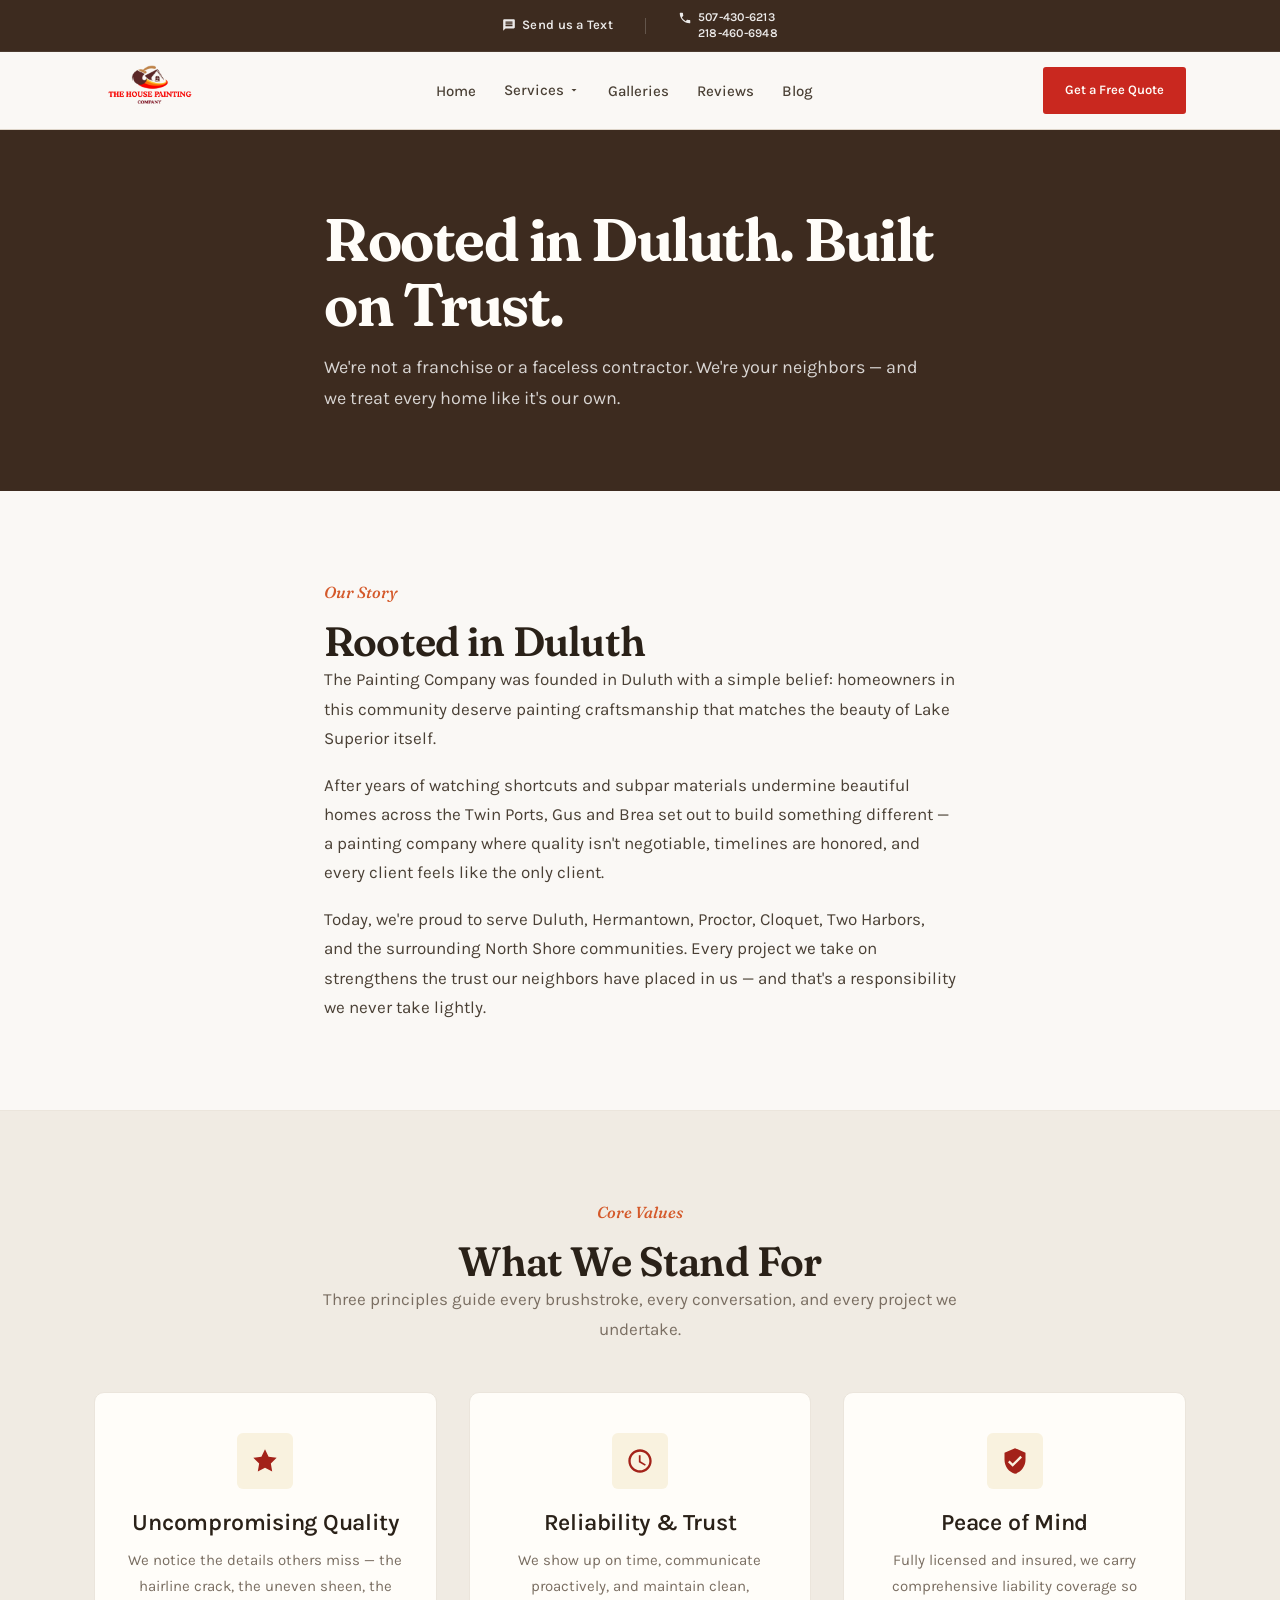
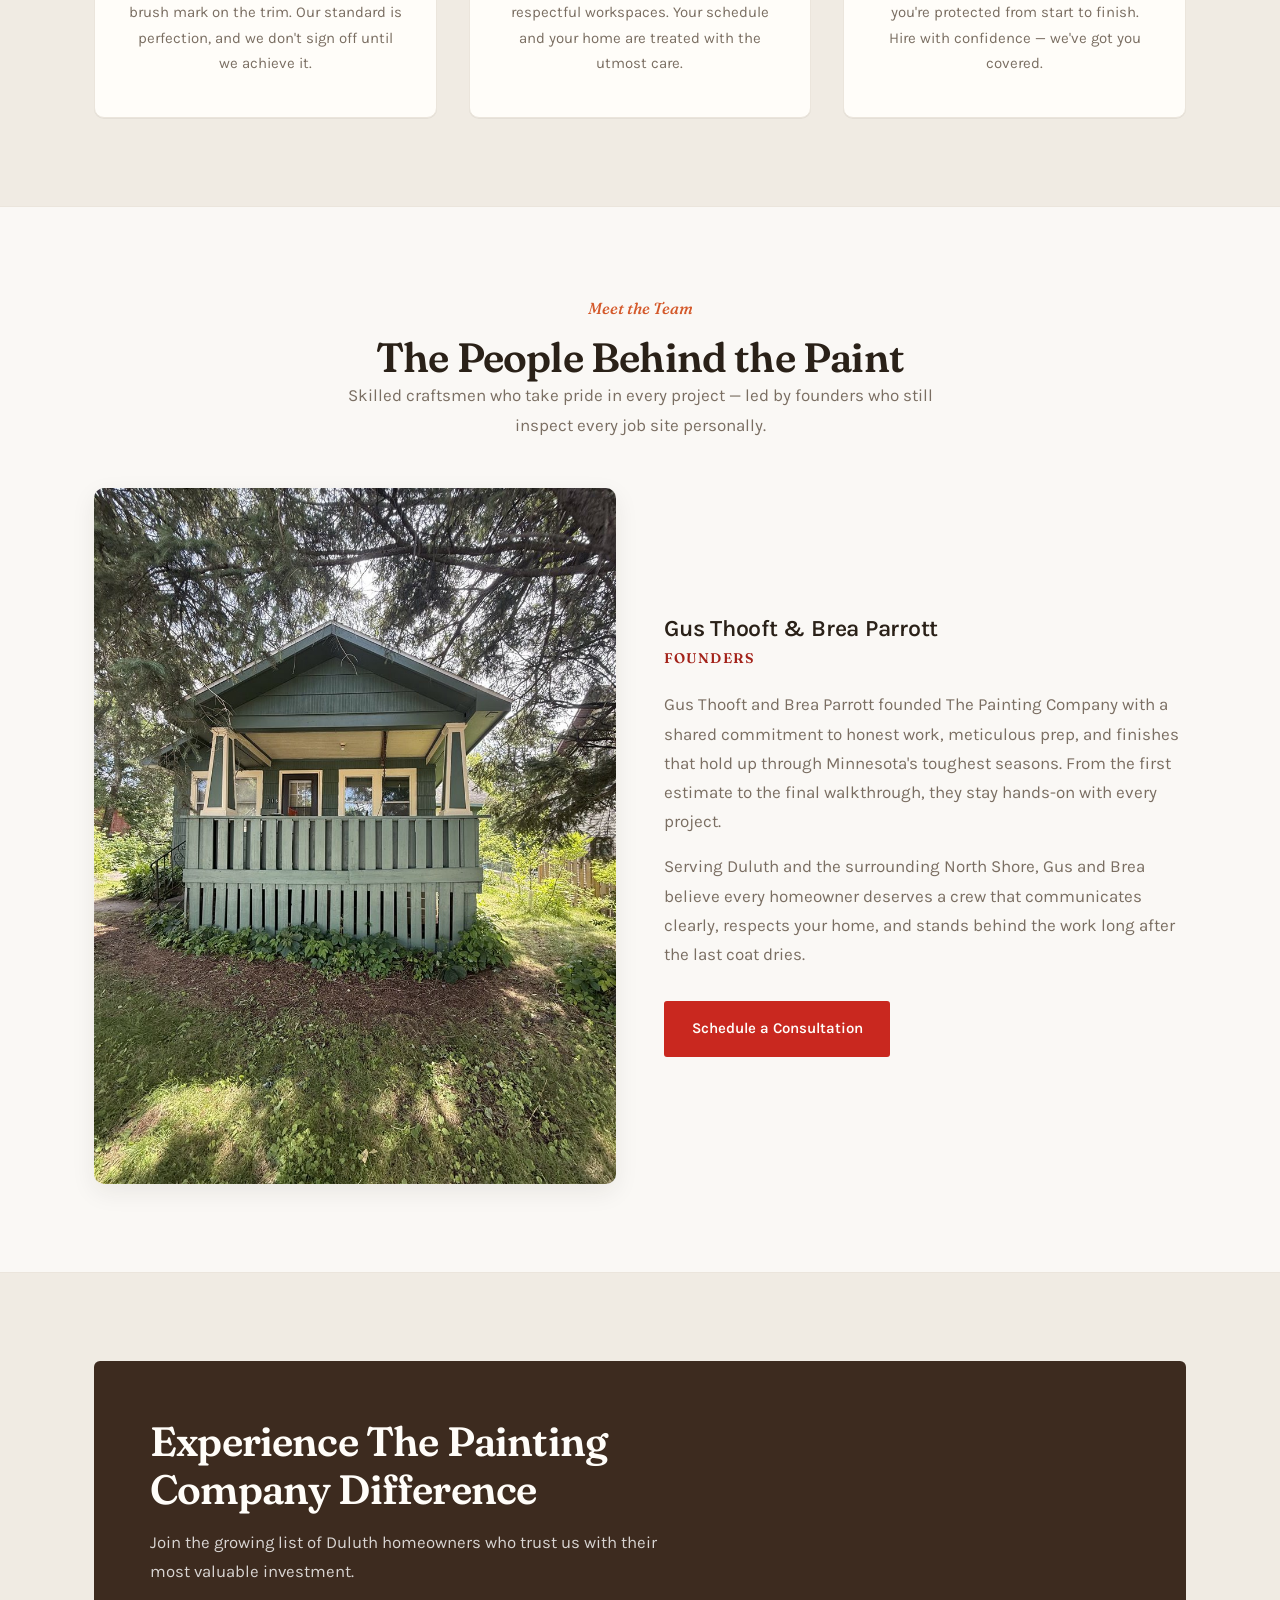
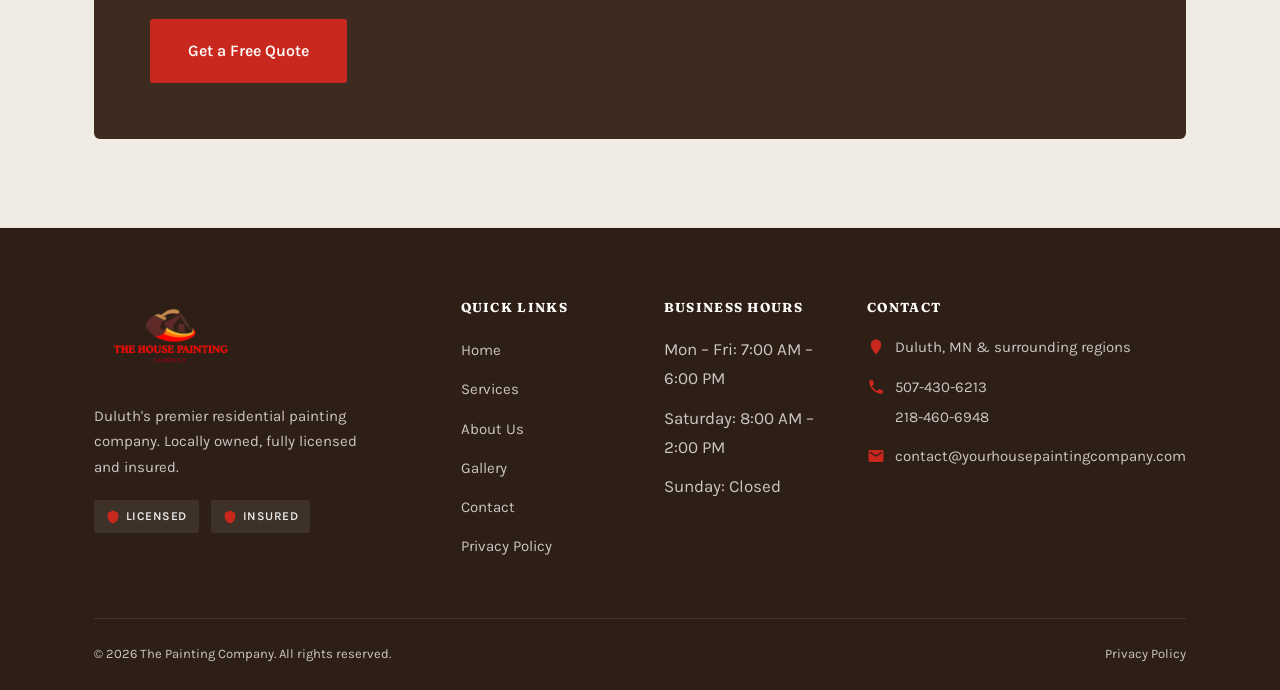
==== commit 85637e4f: "Fix sage bungalow photo orientation across all pages. Co-authored-by: Cursor <cursoragent@cursor.com" ====
--- a/about.html
+++ b/about.html
@@ -1,219 +1,219 @@
-<!DOCTYPE html>
-<html lang="en">
-<head>
-  <meta charset="UTF-8">
-  <meta name="viewport" content="width=device-width, initial-scale=1.0">
-  <link rel="icon" href="assets/logo.png" type="image/png">
-  <meta name="description" content="Meet the team behind The Painting Company — locally owned in Duluth, MN. Uncompromising quality, reliability, and peace of mind.">
-  <title>About Us | The Painting Company | Duluth, MN</title>
-  <link rel="preconnect" href="https://fonts.googleapis.com">
-  <link rel="preconnect" href="https://fonts.gstatic.com" crossorigin>
-  <link href="https://fonts.googleapis.com/css2?family=Fraunces:opsz,wght@9..144,500;9..144,600;9..144,650&family=Karla:wght@400;500;600&display=swap" rel="stylesheet">
-  <link rel="icon" href="assets/logo.png" type="image/png">
-  <link rel="stylesheet" href="css/style.css">
-</head>
-<body>
-
-  <!-- ========== SITE HEADER ========== -->
-  <div class="site-header" role="banner">
-    <div class="top-bar">
-      <div class="top-bar__inner">
-        <a href="sms:+12184606948" class="top-bar__link">
-          <svg viewBox="0 0 24 24" aria-hidden="true"><path d="M20 2H4c-1.1 0-2 .9-2 2v18l4-4h14c1.1 0 2-.9 2-2V4c0-1.1-.9-2-2-2zm-2 12H6v-2h12v2zm0-3H6V9h12v2zm0-3H6V6h12v2z"/></svg>
-          Send us a Text
-        </a>
-        <span class="top-bar__divider" aria-hidden="true"></span>
-        <div class="top-bar__phones">
-          <a href="tel:+15074306213" class="top-bar__link">
-            <svg viewBox="0 0 24 24" aria-hidden="true"><path d="M6.62 10.79c1.44 2.83 3.76 5.14 6.59 6.59l2.2-2.2c.27-.27.67-.36 1.02-.24 1.12.37 2.33.57 3.57.57.55 0 1 .45 1 1V20c0 .55-.45 1-1 1-9.39 0-17-7.61-17-17 0-.55.45-1 1-1h3.5c.55 0 1 .45 1 1 0 1.25.2 2.45.57 3.57.11.35.03.74-.25 1.02l-2.2 2.2z"/></svg>
-            507-430-6213
-          </a>
-          <a href="tel:+12184606948" class="top-bar__link top-bar__link--secondary">218-460-6948</a>
-        </div>
-      </div>
-    </div>
-
-    <header class="header">
-      <div class="header__inner">
-                <a href="index.html" class="header__logo" aria-label="The House Painting Company — Home">
-          <img src="assets/logo.png" alt="The House Painting Company" class="header__logo-img" width="200" height="72">
-        </a>
-
-        <nav class="header__nav" aria-label="Main navigation">
-          <ul class="header__nav-list">
-            <li><a href="index.html" class="header__nav-link">Home</a></li>
-            <li class="nav-item--dropdown">
-              <a href="services.html" class="header__nav-link">
-                Services
-                <svg viewBox="0 0 24 24" aria-hidden="true"><path d="M7 10l5 5 5-5z"/></svg>
-              </a>
-              <div class="nav-dropdown" role="menu">
-                <a href="services.html#interior" class="nav-dropdown__link" role="menuitem">Interior</a>
-                <a href="services.html#exterior" class="nav-dropdown__link" role="menuitem">Exterior</a>
-                <a href="services.html#custom" class="nav-dropdown__link" role="menuitem">Custom Services</a>
-              </div>
-            </li>
-            <li><a href="gallery.html" class="header__nav-link">Galleries</a></li>
-            <li><a href="reviews.html" class="header__nav-link">Reviews</a></li>
-            <li><a href="blog.html" class="header__nav-link">Blog</a></li>
-          </ul>
-        </nav>
-
-        <div class="header__actions">
-          <div class="header__cta">
-            <a href="contact.html" class="btn btn--primary">Get a Free Quote</a>
-          </div>
-          <button class="header__toggle" aria-label="Open menu" aria-expanded="false" aria-controls="mobile-nav">
-            <span class="header__toggle-bar"></span>
-            <span class="header__toggle-bar"></span>
-            <span class="header__toggle-bar"></span>
-          </button>
-        </div>
-      </div>
-    </header>
-  </div>
-
-  <nav class="mobile-nav" id="mobile-nav" aria-label="Mobile navigation">
-    <ul class="mobile-nav__list">
-      <li><a href="index.html" class="mobile-nav__link">Home</a></li>
-      <li>
-        <a href="services.html" class="mobile-nav__link">Services</a>
-        <div class="mobile-nav__sub">
-          <a href="services.html#interior" class="mobile-nav__sub-link">Interior</a>
-          <a href="services.html#exterior" class="mobile-nav__sub-link">Exterior</a>
-          <a href="services.html#custom" class="mobile-nav__sub-link">Custom Services</a>
-        </div>
-      </li>
-      <li><a href="gallery.html" class="mobile-nav__link">Galleries</a></li>
-      <li><a href="reviews.html" class="mobile-nav__link">Reviews</a></li>
-      <li><a href="blog.html" class="mobile-nav__link">Blog</a></li>
-    </ul>
-        <a href="tel:+15074306213" class="mobile-nav__phone">507-430-6213</a>
-    <a href="tel:+12184606948" class="mobile-nav__phone">218-460-6948</a>
-    <a href="sms:+12184606948" class="mobile-nav__phone" style="margin-top: 0.5rem;">Text Us</a>
-    <div class="mobile-nav__cta">
-      <a href="contact.html" class="btn btn--primary btn--lg">Get a Free Quote</a>
-    </div>
-  </nav>
-
-  <main class="page-offset">
-
-    <section class="page-hero">
-      <div class="container fade-in">
-        <h1>Rooted in Duluth. Built on Trust.</h1>
-        <p>We're not a franchise or a faceless contractor. We're your neighbors — and we treat every home like it's our own.</p>
-      </div>
-    </section>
-
-    <!-- OUR STORY -->
-    <section class="section" aria-labelledby="story-heading">
-      <div class="container container--narrow">
-        <div class="fade-in">
-          <span class="section-label">Our Story</span>
-          <h2 id="story-heading">Rooted in Duluth</h2>
-          <p>The Painting Company was founded in Duluth with a simple belief: homeowners in this community deserve painting craftsmanship that matches the beauty of Lake Superior itself.</p>
-          <p>After years of watching shortcuts and subpar materials undermine beautiful homes across the Twin Ports, Gus and Brea set out to build something different — a painting company where quality isn't negotiable, timelines are honored, and every client feels like the only client.</p>
-          <p>Today, we're proud to serve Duluth, Hermantown, Proctor, Cloquet, Two Harbors, and the surrounding North Shore communities. Every project we take on strengthens the trust our neighbors have placed in us — and that's a responsibility we never take lightly.</p>
-        </div>
-      </div>
-    </section>
-
-    <!-- CORE VALUES -->
-    <section class="section section--gray" aria-labelledby="values-heading">
-      <div class="container">
-        <div class="text-center fade-in" style="max-width: 640px; margin: 0 auto 3rem;">
-          <span class="section-label">Core Values</span>
-          <h2 id="values-heading">What We Stand For</h2>
-          <p class="text-muted">Three principles guide every brushstroke, every conversation, and every project we undertake.</p>
-        </div>
-
-        <div class="values-grid fade-in">
-          <article class="value-card">
-            <div class="value-card__icon" aria-hidden="true">
-              <svg viewBox="0 0 24 24"><path d="M12 2l3.09 6.26L22 9.27l-5 4.87 1.18 6.88L12 17.77l-6.18 3.25L7 14.14 2 9.27l6.91-1.01L12 2z"/></svg>
-            </div>
-            <h3>Uncompromising Quality</h3>
-            <p>We notice the details others miss — the hairline crack, the uneven sheen, the brush mark on the trim. Our standard is perfection, and we don't sign off until we achieve it.</p>
-          </article>
-
-          <article class="value-card">
-            <div class="value-card__icon" aria-hidden="true">
-              <svg viewBox="0 0 24 24"><path d="M11.99 2C6.47 2 2 6.48 2 12s4.47 10 9.99 10C17.52 22 22 17.52 22 12S17.52 2 11.99 2zM12 20c-4.42 0-8-3.58-8-8s3.58-8 8-8 8 3.58 8 8-3.58 8-8 8zm.5-13H11v6l5.25 3.15.75-1.23-4.5-2.67z"/></svg>
-            </div>
-            <h3>Reliability &amp; Trust</h3>
-            <p>We show up on time, communicate proactively, and maintain clean, respectful workspaces. Your schedule and your home are treated with the utmost care.</p>
-          </article>
-
-          <article class="value-card">
-            <div class="value-card__icon" aria-hidden="true">
-              <svg viewBox="0 0 24 24"><path d="M12 1L3 5v6c0 5.55 3.84 10.74 9 12 5.16-1.26 9-6.45 9-12V5l-9-4zm-2 16l-4-4 1.41-1.41L10 14.17l6.59-6.59L18 9l-8 8z"/></svg>
-            </div>
-            <h3>Peace of Mind</h3>
-            <p>Fully licensed and insured, we carry comprehensive liability coverage so you're protected from start to finish. Hire with confidence — we've got you covered.</p>
-          </article>
-        </div>
-      </div>
-    </section>
-
-    <!-- MEET THE TEAM -->
-    <section class="section" aria-labelledby="team-heading">
-      <div class="container">
-        <div class="text-center fade-in" style="max-width: 640px; margin: 0 auto 3rem;">
-          <span class="section-label">Meet the Team</span>
-          <h2 id="team-heading">The People Behind the Paint</h2>
-          <p class="text-muted">Skilled craftsmen who take pride in every project — led by founders who still inspect every job site personally.</p>
-        </div>
-
-        <div class="team-section fade-in">
-          <div class="team-section__photo">
-            <img
-              src="assets/work/exterior-sage-bungalow.jpeg"
-              alt="Completed sage green exterior painting on a bungalow by The Painting Company"
-              width="800"
-              height="600"
-              loading="lazy"
-            >
-          </div>
-          <div class="team-section__bio">
-            <h3>Gus Thooft &amp; Brea Parrott</h3>
-            <p class="team-role">Founders</p>
-            <p>Gus Thooft and Brea Parrott founded The Painting Company with a shared commitment to honest work, meticulous prep, and finishes that hold up through Minnesota's toughest seasons. From the first estimate to the final walkthrough, they stay hands-on with every project.</p>
-            <p>Serving Duluth and the surrounding North Shore, Gus and Brea believe every homeowner deserves a crew that communicates clearly, respects your home, and stands behind the work long after the last coat dries.</p>
-            <a href="contact.html" class="btn btn--primary" style="margin-top: 1rem;">Schedule a Consultation</a>
-          </div>
-        </div>
-      </div>
-    </section>
-
-    <!-- CTA -->
-    <section class="section section--gray">
-      <div class="container">
-        <div class="cta-banner fade-in">
-          <h2>Experience The Painting Company Difference</h2>
-          <p>Join the growing list of Duluth homeowners who trust us with their most valuable investment.</p>
-          <a href="contact.html" class="btn btn--primary btn--lg">Get a Free Quote</a>
-        </div>
-      </div>
-    </section>
-
-  </main>
-
-  <footer class="footer" role="contentinfo">
-    <div class="container">
-      <div class="footer__grid">
-        <div class="footer__brand">
-          <a href="index.html" class="header__logo" aria-label="The House Painting Company — Home"><img src="assets/logo.png" alt="The House Painting Company" class="header__logo-img header__logo-img--footer" width="220" height="80"></a>
-          <p>Duluth's premier residential painting company. Locally owned, fully licensed and insured.</p>
-          <div class="footer__badges"><span class="footer__badge"><svg viewBox="0 0 24 24"><path d="M12 1L3 5v6c0 5.55 3.84 10.74 9 12 5.16-1.26 9-6.45 9-12V5l-9-4z"/></svg>Licensed</span><span class="footer__badge"><svg viewBox="0 0 24 24"><path d="M12 1L3 5v6c0 5.55 3.84 10.74 9 12 5.16-1.26 9-6.45 9-12V5l-9-4z"/></svg>Insured</span></div>
-        </div>
-        <div><h3 class="footer__heading">Quick Links</h3><ul class="footer__links"><li><a href="index.html">Home</a></li><li><a href="services.html">Services</a></li><li><a href="about.html">About Us</a></li><li><a href="gallery.html">Gallery</a></li><li><a href="contact.html">Contact</a></li><li><a href="privacy.html">Privacy Policy</a></li></ul></div>
-        <div><h3 class="footer__heading">Business Hours</h3><ul class="footer__links"><li>Mon – Fri: 7:00 AM – 6:00 PM</li><li>Saturday: 8:00 AM – 2:00 PM</li><li>Sunday: Closed</li></ul></div>
-        <div><h3 class="footer__heading">Contact</h3><div class="footer__contact-item"><svg viewBox="0 0 24 24"><path d="M12 2C8.13 2 5 5.13 5 9c0 5.25 7 13 7 13s7-7.75 7-13c0-3.87-3.13-7-7-7z"/></svg><span>Duluth, MN &amp; surrounding regions</span></div><div class="footer__contact-item"><svg viewBox="0 0 24 24"><path d="M6.62 10.79c1.44 2.83 3.76 5.14 6.59 6.59l2.2-2.2c.27-.27.67-.36 1.02-.24 1.12.37 2.33.57 3.57.57.55 0 1 .45 1 1V20c0 .55-.45 1-1 1-9.39 0-17-7.61-17-17 0-.55.45-1 1-1h3.5c.55 0 1 .45 1 1 0 1.25.2 2.45.57 3.57.11.35.03.74-.25 1.02l-2.2 2.2z"/></svg><span class="phone-stack"><a href="tel:+15074306213">507-430-6213</a><a href="tel:+12184606948">218-460-6948</a></span></div><div class="footer__contact-item"><svg viewBox="0 0 24 24"><path d="M20 4H4c-1.1 0-1.99.9-1.99 2L2 18c0 1.1.9 2 2 2h16c1.1 0 2-.9 2-2V6c0-1.1-.9-2-2-2zm0 4l-8 5-8-5V6l8 5 8-5v2z"/></svg><a href="mailto:contact@yourhousepaintingcompany.com">contact@yourhousepaintingcompany.com</a></div></div>
-      </div>
-      <div class="footer__bottom"><span>&copy; 2026 The Painting Company. All rights reserved.</span><a href="privacy.html">Privacy Policy</a></div>
-    </div>
-  </footer>
-
-  <script src="js/main.js" defer></script>
-</body>
-</html>
+<!DOCTYPE html>
+<html lang="en">
+<head>
+  <meta charset="UTF-8">
+  <meta name="viewport" content="width=device-width, initial-scale=1.0">
+  <link rel="icon" href="assets/logo.png" type="image/png">
+  <meta name="description" content="Meet the team behind The Painting Company — locally owned in Duluth, MN. Uncompromising quality, reliability, and peace of mind.">
+  <title>About Us | The Painting Company | Duluth, MN</title>
+  <link rel="preconnect" href="https://fonts.googleapis.com">
+  <link rel="preconnect" href="https://fonts.gstatic.com" crossorigin>
+  <link href="https://fonts.googleapis.com/css2?family=Fraunces:opsz,wght@9..144,500;9..144,600;9..144,650&family=Karla:wght@400;500;600&display=swap" rel="stylesheet">
+  <link rel="icon" href="assets/logo.png" type="image/png">
+  <link rel="stylesheet" href="css/style.css">
+</head>
+<body>
+
+  <!-- ========== SITE HEADER ========== -->
+  <div class="site-header" role="banner">
+    <div class="top-bar">
+      <div class="top-bar__inner">
+        <a href="sms:+12184606948" class="top-bar__link">
+          <svg viewBox="0 0 24 24" aria-hidden="true"><path d="M20 2H4c-1.1 0-2 .9-2 2v18l4-4h14c1.1 0 2-.9 2-2V4c0-1.1-.9-2-2-2zm-2 12H6v-2h12v2zm0-3H6V9h12v2zm0-3H6V6h12v2z"/></svg>
+          Send us a Text
+        </a>
+        <span class="top-bar__divider" aria-hidden="true"></span>
+        <div class="top-bar__phones">
+          <a href="tel:+15074306213" class="top-bar__link">
+            <svg viewBox="0 0 24 24" aria-hidden="true"><path d="M6.62 10.79c1.44 2.83 3.76 5.14 6.59 6.59l2.2-2.2c.27-.27.67-.36 1.02-.24 1.12.37 2.33.57 3.57.57.55 0 1 .45 1 1V20c0 .55-.45 1-1 1-9.39 0-17-7.61-17-17 0-.55.45-1 1-1h3.5c.55 0 1 .45 1 1 0 1.25.2 2.45.57 3.57.11.35.03.74-.25 1.02l-2.2 2.2z"/></svg>
+            507-430-6213
+          </a>
+          <a href="tel:+12184606948" class="top-bar__link top-bar__link--secondary">218-460-6948</a>
+        </div>
+      </div>
+    </div>
+
+    <header class="header">
+      <div class="header__inner">
+                <a href="index.html" class="header__logo" aria-label="The House Painting Company — Home">
+          <img src="assets/logo.png" alt="The House Painting Company" class="header__logo-img" width="200" height="72">
+        </a>
+
+        <nav class="header__nav" aria-label="Main navigation">
+          <ul class="header__nav-list">
+            <li><a href="index.html" class="header__nav-link">Home</a></li>
+            <li class="nav-item--dropdown">
+              <a href="services.html" class="header__nav-link">
+                Services
+                <svg viewBox="0 0 24 24" aria-hidden="true"><path d="M7 10l5 5 5-5z"/></svg>
+              </a>
+              <div class="nav-dropdown" role="menu">
+                <a href="services.html#interior" class="nav-dropdown__link" role="menuitem">Interior</a>
+                <a href="services.html#exterior" class="nav-dropdown__link" role="menuitem">Exterior</a>
+                <a href="services.html#custom" class="nav-dropdown__link" role="menuitem">Custom Services</a>
+              </div>
+            </li>
+            <li><a href="gallery.html" class="header__nav-link">Galleries</a></li>
+            <li><a href="reviews.html" class="header__nav-link">Reviews</a></li>
+            <li><a href="blog.html" class="header__nav-link">Blog</a></li>
+          </ul>
+        </nav>
+
+        <div class="header__actions">
+          <div class="header__cta">
+            <a href="contact.html" class="btn btn--primary">Get a Free Quote</a>
+          </div>
+          <button class="header__toggle" aria-label="Open menu" aria-expanded="false" aria-controls="mobile-nav">
+            <span class="header__toggle-bar"></span>
+            <span class="header__toggle-bar"></span>
+            <span class="header__toggle-bar"></span>
+          </button>
+        </div>
+      </div>
+    </header>
+  </div>
+
+  <nav class="mobile-nav" id="mobile-nav" aria-label="Mobile navigation">
+    <ul class="mobile-nav__list">
+      <li><a href="index.html" class="mobile-nav__link">Home</a></li>
+      <li>
+        <a href="services.html" class="mobile-nav__link">Services</a>
+        <div class="mobile-nav__sub">
+          <a href="services.html#interior" class="mobile-nav__sub-link">Interior</a>
+          <a href="services.html#exterior" class="mobile-nav__sub-link">Exterior</a>
+          <a href="services.html#custom" class="mobile-nav__sub-link">Custom Services</a>
+        </div>
+      </li>
+      <li><a href="gallery.html" class="mobile-nav__link">Galleries</a></li>
+      <li><a href="reviews.html" class="mobile-nav__link">Reviews</a></li>
+      <li><a href="blog.html" class="mobile-nav__link">Blog</a></li>
+    </ul>
+        <a href="tel:+15074306213" class="mobile-nav__phone">507-430-6213</a>
+    <a href="tel:+12184606948" class="mobile-nav__phone">218-460-6948</a>
+    <a href="sms:+12184606948" class="mobile-nav__phone" style="margin-top: 0.5rem;">Text Us</a>
+    <div class="mobile-nav__cta">
+      <a href="contact.html" class="btn btn--primary btn--lg">Get a Free Quote</a>
+    </div>
+  </nav>
+
+  <main class="page-offset">
+
+    <section class="page-hero">
+      <div class="container fade-in">
+        <h1>Rooted in Duluth. Built on Trust.</h1>
+        <p>We're not a franchise or a faceless contractor. We're your neighbors — and we treat every home like it's our own.</p>
+      </div>
+    </section>
+
+    <!-- OUR STORY -->
+    <section class="section" aria-labelledby="story-heading">
+      <div class="container container--narrow">
+        <div class="fade-in">
+          <span class="section-label">Our Story</span>
+          <h2 id="story-heading">Rooted in Duluth</h2>
+          <p>The Painting Company was founded in Duluth with a simple belief: homeowners in this community deserve painting craftsmanship that matches the beauty of Lake Superior itself.</p>
+          <p>After years of watching shortcuts and subpar materials undermine beautiful homes across the Twin Ports, Gus and Brea set out to build something different — a painting company where quality isn't negotiable, timelines are honored, and every client feels like the only client.</p>
+          <p>Today, we're proud to serve Duluth, Hermantown, Proctor, Cloquet, Two Harbors, and the surrounding North Shore communities. Every project we take on strengthens the trust our neighbors have placed in us — and that's a responsibility we never take lightly.</p>
+        </div>
+      </div>
+    </section>
+
+    <!-- CORE VALUES -->
+    <section class="section section--gray" aria-labelledby="values-heading">
+      <div class="container">
+        <div class="text-center fade-in" style="max-width: 640px; margin: 0 auto 3rem;">
+          <span class="section-label">Core Values</span>
+          <h2 id="values-heading">What We Stand For</h2>
+          <p class="text-muted">Three principles guide every brushstroke, every conversation, and every project we undertake.</p>
+        </div>
+
+        <div class="values-grid fade-in">
+          <article class="value-card">
+            <div class="value-card__icon" aria-hidden="true">
+              <svg viewBox="0 0 24 24"><path d="M12 2l3.09 6.26L22 9.27l-5 4.87 1.18 6.88L12 17.77l-6.18 3.25L7 14.14 2 9.27l6.91-1.01L12 2z"/></svg>
+            </div>
+            <h3>Uncompromising Quality</h3>
+            <p>We notice the details others miss — the hairline crack, the uneven sheen, the brush mark on the trim. Our standard is perfection, and we don't sign off until we achieve it.</p>
+          </article>
+
+          <article class="value-card">
+            <div class="value-card__icon" aria-hidden="true">
+              <svg viewBox="0 0 24 24"><path d="M11.99 2C6.47 2 2 6.48 2 12s4.47 10 9.99 10C17.52 22 22 17.52 22 12S17.52 2 11.99 2zM12 20c-4.42 0-8-3.58-8-8s3.58-8 8-8 8 3.58 8 8-3.58 8-8 8zm.5-13H11v6l5.25 3.15.75-1.23-4.5-2.67z"/></svg>
+            </div>
+            <h3>Reliability &amp; Trust</h3>
+            <p>We show up on time, communicate proactively, and maintain clean, respectful workspaces. Your schedule and your home are treated with the utmost care.</p>
+          </article>
+
+          <article class="value-card">
+            <div class="value-card__icon" aria-hidden="true">
+              <svg viewBox="0 0 24 24"><path d="M12 1L3 5v6c0 5.55 3.84 10.74 9 12 5.16-1.26 9-6.45 9-12V5l-9-4zm-2 16l-4-4 1.41-1.41L10 14.17l6.59-6.59L18 9l-8 8z"/></svg>
+            </div>
+            <h3>Peace of Mind</h3>
+            <p>Fully licensed and insured, we carry comprehensive liability coverage so you're protected from start to finish. Hire with confidence — we've got you covered.</p>
+          </article>
+        </div>
+      </div>
+    </section>
+
+    <!-- MEET THE TEAM -->
+    <section class="section" aria-labelledby="team-heading">
+      <div class="container">
+        <div class="text-center fade-in" style="max-width: 640px; margin: 0 auto 3rem;">
+          <span class="section-label">Meet the Team</span>
+          <h2 id="team-heading">The People Behind the Paint</h2>
+          <p class="text-muted">Skilled craftsmen who take pride in every project — led by founders who still inspect every job site personally.</p>
+        </div>
+
+        <div class="team-section fade-in">
+          <div class="team-section__photo">
+            <img
+              src="assets/work/exterior-sage-bungalow.jpeg"
+              alt="Completed sage green exterior painting on a bungalow by The Painting Company"
+              width="900"
+              height="1200"
+              loading="lazy"
+            >
+          </div>
+          <div class="team-section__bio">
+            <h3>Gus Thooft &amp; Brea Parrott</h3>
+            <p class="team-role">Founders</p>
+            <p>Gus Thooft and Brea Parrott founded The Painting Company with a shared commitment to honest work, meticulous prep, and finishes that hold up through Minnesota's toughest seasons. From the first estimate to the final walkthrough, they stay hands-on with every project.</p>
+            <p>Serving Duluth and the surrounding North Shore, Gus and Brea believe every homeowner deserves a crew that communicates clearly, respects your home, and stands behind the work long after the last coat dries.</p>
+            <a href="contact.html" class="btn btn--primary" style="margin-top: 1rem;">Schedule a Consultation</a>
+          </div>
+        </div>
+      </div>
+    </section>
+
+    <!-- CTA -->
+    <section class="section section--gray">
+      <div class="container">
+        <div class="cta-banner fade-in">
+          <h2>Experience The Painting Company Difference</h2>
+          <p>Join the growing list of Duluth homeowners who trust us with their most valuable investment.</p>
+          <a href="contact.html" class="btn btn--primary btn--lg">Get a Free Quote</a>
+        </div>
+      </div>
+    </section>
+
+  </main>
+
+  <footer class="footer" role="contentinfo">
+    <div class="container">
+      <div class="footer__grid">
+        <div class="footer__brand">
+          <a href="index.html" class="header__logo" aria-label="The House Painting Company — Home"><img src="assets/logo.png" alt="The House Painting Company" class="header__logo-img header__logo-img--footer" width="220" height="80"></a>
+          <p>Duluth's premier residential painting company. Locally owned, fully licensed and insured.</p>
+          <div class="footer__badges"><span class="footer__badge"><svg viewBox="0 0 24 24"><path d="M12 1L3 5v6c0 5.55 3.84 10.74 9 12 5.16-1.26 9-6.45 9-12V5l-9-4z"/></svg>Licensed</span><span class="footer__badge"><svg viewBox="0 0 24 24"><path d="M12 1L3 5v6c0 5.55 3.84 10.74 9 12 5.16-1.26 9-6.45 9-12V5l-9-4z"/></svg>Insured</span></div>
+        </div>
+        <div><h3 class="footer__heading">Quick Links</h3><ul class="footer__links"><li><a href="index.html">Home</a></li><li><a href="services.html">Services</a></li><li><a href="about.html">About Us</a></li><li><a href="gallery.html">Gallery</a></li><li><a href="contact.html">Contact</a></li><li><a href="privacy.html">Privacy Policy</a></li></ul></div>
+        <div><h3 class="footer__heading">Business Hours</h3><ul class="footer__links"><li>Mon – Fri: 7:00 AM – 6:00 PM</li><li>Saturday: 8:00 AM – 2:00 PM</li><li>Sunday: Closed</li></ul></div>
+        <div><h3 class="footer__heading">Contact</h3><div class="footer__contact-item"><svg viewBox="0 0 24 24"><path d="M12 2C8.13 2 5 5.13 5 9c0 5.25 7 13 7 13s7-7.75 7-13c0-3.87-3.13-7-7-7z"/></svg><span>Duluth, MN &amp; surrounding regions</span></div><div class="footer__contact-item"><svg viewBox="0 0 24 24"><path d="M6.62 10.79c1.44 2.83 3.76 5.14 6.59 6.59l2.2-2.2c.27-.27.67-.36 1.02-.24 1.12.37 2.33.57 3.57.57.55 0 1 .45 1 1V20c0 .55-.45 1-1 1-9.39 0-17-7.61-17-17 0-.55.45-1 1-1h3.5c.55 0 1 .45 1 1 0 1.25.2 2.45.57 3.57.11.35.03.74-.25 1.02l-2.2 2.2z"/></svg><span class="phone-stack"><a href="tel:+15074306213">507-430-6213</a><a href="tel:+12184606948">218-460-6948</a></span></div><div class="footer__contact-item"><svg viewBox="0 0 24 24"><path d="M20 4H4c-1.1 0-1.99.9-1.99 2L2 18c0 1.1.9 2 2 2h16c1.1 0 2-.9 2-2V6c0-1.1-.9-2-2-2zm0 4l-8 5-8-5V6l8 5 8-5v2z"/></svg><a href="mailto:contact@yourhousepaintingcompany.com">contact@yourhousepaintingcompany.com</a></div></div>
+      </div>
+      <div class="footer__bottom"><span>&copy; 2026 The Painting Company. All rights reserved.</span><a href="privacy.html">Privacy Policy</a></div>
+    </div>
+  </footer>
+
+  <script src="js/main.js" defer></script>
+</body>
+</html>
--- a/css/style.css
+++ b/css/style.css
@@ -1,2747 +1,2747 @@
-﻿/* ==========================================================================
-   The Painting Company
-   Warm, editorial, locally-made — not a template.
-   ========================================================================== */
-
-:root {
-  --color-paper: #FAF8F5;
-  --color-cream: #F0EBE3;
-  --color-white: #FFFDF9;
-  --color-line: #DDD4C8;
-  --color-line-light: #EBE5DC;
-  --color-ink: #2A2118;
-  --color-ink-soft: #4A4035;
-  --color-ink-muted: #7A6E62;
-  --color-brand-red: #C9281F;
-  --color-brand-rust: #D4592A;
-  --color-brand-brown: #3D2B1F;
-  --color-brand-brown-deep: #2E1F16;
-
-  /* legacy aliases used across stylesheet */
-  --color-off-white: var(--color-cream);
-  --color-slate-100: var(--color-line-light);
-  --color-slate-200: var(--color-line);
-  --color-slate-400: #A89888;
-  --color-slate-600: var(--color-ink-muted);
-  --color-slate-800: var(--color-ink-soft);
-  --color-navy: var(--color-brand-brown);
-  --color-charcoal: var(--color-ink);
-  --color-gold: var(--color-brand-red);
-  --color-gold-light: var(--color-brand-rust);
-  --color-gold-dark: #A32219;
-  --color-brand-orange: var(--color-brand-rust);
-
-  --font-serif: 'Fraunces', 'Georgia', 'Times New Roman', serif;
-  --font-sans: 'Karla', 'Segoe UI', sans-serif;
-  --font-primary: var(--font-sans);
-  --font-display: var(--font-serif);
-
-  --top-bar-height: 52px;
-  --header-height: 78px;
-  --header-height-scrolled: 66px;
-  --site-header-height: calc(var(--top-bar-height) + var(--header-height));
-  --site-header-height-scrolled: var(--header-height-scrolled);
-  --container-max: 1140px;
-  --container-narrow: 680px;
-  --radius-sm: 3px;
-  --radius-md: 6px;
-  --radius-lg: 10px;
-  --shadow-sm: 0 1px 0 rgba(42, 33, 24, 0.06);
-  --shadow-md: 0 8px 24px rgba(42, 33, 24, 0.08);
-  --shadow-lg: 0 16px 40px rgba(42, 33, 24, 0.1);
-  --transition: 0.2s ease;
-}
-
-/* Reset & Base */
-*, *::before, *::after {
-  box-sizing: border-box;
-  margin: 0;
-  padding: 0;
-}
-
-html {
-  scroll-behavior: smooth;
-  -webkit-text-size-adjust: 100%;
-}
-
-body {
-  font-family: var(--font-sans);
-  font-size: 1.0625rem;
-  line-height: 1.72;
-  color: var(--color-ink-soft);
-  background: var(--color-paper);
-  overflow-x: hidden;
-  -webkit-font-smoothing: antialiased;
-}
-
-img {
-  max-width: 100%;
-  height: auto;
-  display: block;
-}
-
-a {
-  color: inherit;
-  text-decoration: none;
-  transition: color var(--transition);
-}
-
-ul {
-  list-style: none;
-}
-
-button {
-  font-family: inherit;
-  cursor: pointer;
-  border: none;
-  background: none;
-}
-
-/* Typography — editorial, not startup-landing-page */
-h1, h2, h3, h4, h5, h6 {
-  font-family: var(--font-serif);
-  font-weight: 600;
-  line-height: 1.18;
-  color: var(--color-ink);
-  font-variation-settings: 'SOFT' 50, 'WONK' 1;
-}
-
-h1 {
-  font-size: clamp(2.35rem, 5.5vw, 3.75rem);
-  font-weight: 650;
-  letter-spacing: -0.025em;
-  line-height: 1.08;
-}
-
-h2 {
-  font-size: clamp(1.85rem, 3.2vw, 2.65rem);
-  letter-spacing: -0.02em;
-}
-
-h3 {
-  font-size: clamp(1.2rem, 2vw, 1.45rem);
-  font-family: var(--font-sans);
-  font-weight: 600;
-  letter-spacing: -0.01em;
-}
-
-p { margin-bottom: 1.1rem; }
-p:last-child { margin-bottom: 0; }
-
-.text-gold { color: var(--color-brand-red); }
-.text-muted { color: var(--color-ink-muted); }
-.text-center { text-align: center; }
-
-.section-label,
-.eyebrow {
-  display: block;
-  font-family: var(--font-serif);
-  font-size: 1rem;
-  font-style: italic;
-  font-weight: 500;
-  letter-spacing: 0;
-  text-transform: none;
-  color: var(--color-brand-rust);
-  margin-bottom: 0.65rem;
-}
-
-/* Layout */
-.container {
-  width: 100%;
-  max-width: var(--container-max);
-  margin: 0 auto;
-  padding: 0 1.5rem;
-}
-
-.container--narrow {
-  max-width: var(--container-narrow);
-}
-
-.section {
-  padding: clamp(3.5rem, 7vw, 5.5rem) 0;
-}
-
-.section--gray {
-  background: var(--color-cream);
-  border-top: 1px solid var(--color-line-light);
-  border-bottom: 1px solid var(--color-line-light);
-}
-
-.section--navy {
-  background: var(--color-navy);
-  color: var(--color-white);
-}
-
-.section--navy h2,
-.section--navy h3 {
-  color: var(--color-white);
-}
-
-/* Buttons — solid, honest, no gradient gimmicks */
-.btn {
-  display: inline-flex;
-  align-items: center;
-  justify-content: center;
-  gap: 0.5rem;
-  padding: 0.8rem 1.6rem;
-  font-family: var(--font-sans);
-  font-size: 0.9375rem;
-  font-weight: 600;
-  letter-spacing: 0;
-  border-radius: var(--radius-sm);
-  transition: background var(--transition), color var(--transition), border-color var(--transition);
-  min-height: 46px;
-  white-space: nowrap;
-}
-
-.btn--primary {
-  background: var(--color-brand-red);
-  color: var(--color-white);
-  box-shadow: none;
-  border: 2px solid var(--color-brand-red);
-}
-
-.btn--primary:hover {
-  background: var(--color-brand-brown);
-  border-color: var(--color-brand-brown);
-  transform: none;
-  box-shadow: none;
-}
-
-.btn--outline-dark {
-  border: 2px solid var(--color-ink);
-  color: var(--color-ink);
-  background: transparent;
-}
-
-.btn--outline-dark:hover {
-  background: var(--color-ink);
-  color: var(--color-paper);
-}
-
-.btn--outline {
-  border: 2px solid rgba(255, 253, 249, 0.85);
-  color: var(--color-white);
-  background: transparent;
-}
-
-.btn--outline:hover {
-  background: var(--color-white);
-  color: var(--color-brand-brown);
-}
-
-.btn--lg {
-  padding: 1rem 2.25rem;
-  font-size: 1rem;
-  min-height: 52px;
-}
-
-/* ==========================================================================
-   Site Header (Top Bar + Main Nav)
-   ========================================================================== */
-.site-header {
-  position: fixed;
-  top: 0;
-  left: 0;
-  right: 0;
-  z-index: 1000;
-  transition: transform var(--transition);
-}
-
-.site-header--scrolled .top-bar {
-  max-height: 0;
-  opacity: 0;
-  overflow: hidden;
-  border: none;
-}
-
-.header {
-  height: var(--header-height);
-  background: var(--color-paper);
-  border-bottom: 1px solid var(--color-line);
-  transition: height var(--transition), border-color var(--transition);
-}
-
-.site-header--scrolled .header {
-  height: var(--header-height-scrolled);
-  box-shadow: none;
-  border-bottom-color: var(--color-line);
-}
-
-.top-bar {
-  height: var(--top-bar-height);
-  max-height: var(--top-bar-height);
-  background: var(--color-navy);
-  color: rgba(255, 255, 255, 0.9);
-  transition: max-height var(--transition), opacity var(--transition);
-  overflow: hidden;
-  border-bottom: 1px solid rgba(255, 255, 255, 0.08);
-}
-
-.top-bar__inner {
-  display: flex;
-  align-items: center;
-  justify-content: center;
-  gap: 2rem;
-  height: 100%;
-  max-width: var(--container-max);
-  margin: 0 auto;
-  padding: 0 1.5rem;
-}
-
-.top-bar__link {
-  display: inline-flex;
-  align-items: center;
-  gap: 0.375rem;
-  font-size: 0.8125rem;
-  font-weight: 600;
-  letter-spacing: 0.02em;
-  color: rgba(255, 255, 255, 0.9);
-  transition: color var(--transition);
-}
-
-.top-bar__link:hover {
-  color: var(--color-gold-light);
-}
-
-.top-bar__link svg {
-  width: 14px;
-  height: 14px;
-  fill: currentColor;
-}
-
-.top-bar__divider {
-  width: 1px;
-  height: 16px;
-  background: rgba(255, 255, 255, 0.2);
-}
-
-.top-bar__phones {
-  display: flex;
-  flex-direction: column;
-  align-items: flex-start;
-  gap: 0.125rem;
-  line-height: 1.1;
-}
-
-.top-bar__phones .top-bar__link {
-  font-size: 0.75rem;
-}
-
-.top-bar__phones .top-bar__link--secondary {
-  padding-left: calc(14px + 0.375rem);
-}
-
-.phone-stack {
-  display: flex;
-  flex-direction: column;
-  gap: 0.25rem;
-}
-
-.phone-stack a {
-  display: block;
-}
-
-.header {
-  height: var(--header-height);
-  background: var(--color-paper);
-  border-bottom: 1px solid var(--color-line);
-  transition: height var(--transition), border-color var(--transition);
-}
-
-.header__inner {
-  display: flex;
-  align-items: center;
-  justify-content: space-between;
-  height: 100%;
-  max-width: var(--container-max);
-  margin: 0 auto;
-  padding: 0 1.5rem;
-  gap: 1rem;
-}
-
-.header__logo {
-  display: flex;
-  align-items: center;
-  flex-shrink: 0;
-  line-height: 0;
-}
-
-.header__logo-img {
-  height: 64px;
-  width: auto;
-  object-fit: contain;
-  transition: opacity var(--transition);
-}
-
-.site-header--scrolled .header__logo-img {
-  height: 52px;
-}
-
-.header__logo-img--footer {
-  height: 88px;
-  filter: brightness(1.05);
-}
-
-.header__logo:hover .header__logo-img {
-  opacity: 0.92;
-}
-
-/* Legacy icon/text logo — kept for fallback if needed */
-.header__logo-icon {
-  width: 40px;
-  height: 40px;
-  background: var(--color-navy);
-  border-radius: var(--radius-sm);
-  display: flex;
-  align-items: center;
-  justify-content: center;
-}
-
-.header__logo-icon svg {
-  width: 22px;
-  height: 22px;
-  fill: var(--color-gold);
-}
-
-.header__logo-text {
-  font-family: var(--font-display);
-  font-weight: 700;
-  font-size: 1.05rem;
-  color: var(--color-charcoal);
-  line-height: 1.2;
-}
-
-.header__logo-text span {
-  display: block;
-  font-size: 0.65rem;
-  font-weight: 500;
-  letter-spacing: 0.12em;
-  text-transform: uppercase;
-  color: var(--color-slate-600);
-}
-
-.header__phone {
-  display: none;
-  align-items: center;
-  gap: 0.375rem;
-  font-weight: 600;
-  font-size: 0.9375rem;
-  color: var(--color-navy);
-}
-
-.header__phone:hover {
-  color: var(--color-gold-dark);
-}
-
-.header__phone svg {
-  width: 18px;
-  height: 18px;
-  fill: currentColor;
-}
-
-.header__nav {
-  display: none;
-}
-
-.header__nav-list {
-  display: flex;
-  align-items: center;
-  gap: 1.75rem;
-}
-
-/* Dropdown */
-.nav-item--dropdown {
-  position: relative;
-}
-
-.nav-item--dropdown > .header__nav-link {
-  display: inline-flex;
-  align-items: center;
-  gap: 0.25rem;
-}
-
-.nav-item--dropdown > .header__nav-link svg {
-  width: 12px;
-  height: 12px;
-  fill: currentColor;
-  transition: transform var(--transition);
-}
-
-.nav-item--dropdown:hover > .header__nav-link svg {
-  transform: rotate(180deg);
-}
-
-.nav-dropdown {
-  position: absolute;
-  top: calc(100% + 0.75rem);
-  left: 50%;
-  transform: translateX(-50%) translateY(8px);
-  min-width: 240px;
-  background: rgba(255, 255, 255, 0.95);
-  backdrop-filter: blur(16px);
-  -webkit-backdrop-filter: blur(16px);
-  border: 1px solid var(--color-slate-200);
-  border-radius: var(--radius-md);
-  box-shadow: var(--shadow-lg);
-  padding: 0.5rem;
-  opacity: 0;
-  visibility: hidden;
-  transition: opacity var(--transition), transform var(--transition), visibility var(--transition);
-  z-index: 100;
-}
-
-.nav-item--dropdown:hover .nav-dropdown {
-  opacity: 1;
-  visibility: visible;
-  transform: translateX(-50%) translateY(0);
-}
-
-.nav-dropdown__link {
-  display: block;
-  padding: 0.625rem 1rem;
-  font-family: var(--font-display);
-  font-size: 0.8125rem;
-  font-weight: 500;
-  color: var(--color-slate-800);
-  border-radius: var(--radius-sm);
-  transition: background var(--transition), color var(--transition);
-}
-
-.nav-dropdown__link:hover {
-  background: var(--color-off-white);
-  color: var(--color-navy);
-}
-
-.header__nav-link {
-  font-family: var(--font-sans);
-  font-size: 0.9375rem;
-  font-weight: 500;
-  color: var(--color-ink-soft);
-  position: relative;
-  padding: 0.25rem 0;
-}
-
-.header__nav-link::after {
-  content: '';
-  position: absolute;
-  bottom: -2px;
-  left: 0;
-  width: 0;
-  height: 1px;
-  background: var(--color-brand-red);
-  transition: width var(--transition);
-}
-
-.header__nav-link:hover,
-.header__nav-link--active {
-  color: var(--color-navy);
-}
-
-.header__nav-link:hover::after,
-.header__nav-link--active::after {
-  width: 100%;
-}
-
-.header__actions {
-  display: flex;
-  align-items: center;
-  gap: 1rem;
-}
-
-.header__cta {
-  display: none;
-}
-
-.header__cta .btn {
-  padding: 0.625rem 1.25rem;
-  font-size: 0.8125rem;
-  min-height: 42px;
-}
-
-/* Mobile menu toggle */
-.header__toggle {
-  display: flex;
-  flex-direction: column;
-  justify-content: center;
-  gap: 5px;
-  width: 44px;
-  height: 44px;
-  padding: 10px;
-}
-
-.header__toggle-bar {
-  display: block;
-  width: 100%;
-  height: 2px;
-  background: var(--color-charcoal);
-  border-radius: 2px;
-  transition: all var(--transition);
-}
-
-.header__toggle--open .header__toggle-bar:nth-child(1) {
-  transform: translateY(7px) rotate(45deg);
-}
-
-.header__toggle--open .header__toggle-bar:nth-child(2) {
-  opacity: 0;
-}
-
-.header__toggle--open .header__toggle-bar:nth-child(3) {
-  transform: translateY(-7px) rotate(-45deg);
-}
-
-.mobile-nav__sub {
-  padding-left: 1rem;
-  margin-top: 0.25rem;
-}
-
-.mobile-nav__sub-link {
-  display: block;
-  padding: 0.625rem 0;
-  font-size: 0.9375rem;
-  font-weight: 500;
-  color: var(--color-slate-600);
-}
-
-/* Mobile nav overlay */
-.mobile-nav {
-  position: fixed;
-  inset: var(--site-header-height) 0 0 0;
-  background: var(--color-white);
-  z-index: 999;
-  padding: 2rem 1.5rem;
-  transform: translateX(100%);
-  transition: transform var(--transition);
-  overflow-y: auto;
-}
-
-.mobile-nav--open {
-  transform: translateX(0);
-}
-
-.mobile-nav__list {
-  display: flex;
-  flex-direction: column;
-  gap: 0;
-}
-
-.mobile-nav__link {
-  display: block;
-  padding: 1rem 0;
-  font-family: var(--font-display);
-  font-size: 1.125rem;
-  font-weight: 600;
-  color: var(--color-charcoal);
-  border-bottom: 1px solid var(--color-slate-100);
-}
-
-.mobile-nav__phone {
-  display: flex;
-  align-items: center;
-  gap: 0.5rem;
-  margin-top: 1.5rem;
-  font-size: 1.125rem;
-  font-weight: 700;
-  color: var(--color-navy);
-}
-
-.mobile-nav__cta {
-  margin-top: 1.5rem;
-}
-
-.mobile-nav__cta .btn {
-  width: 100%;
-}
-
-@media (min-width: 768px) {
-  .header__phone {
-    display: flex;
-  }
-}
-
-@media (min-width: 1024px) {
-  .header__nav {
-    display: block;
-  }
-
-  .header__cta {
-    display: block;
-  }
-
-  .header__toggle {
-    display: none;
-  }
-
-  .mobile-nav {
-    display: none;
-  }
-}
-
-/* Page offset for fixed header */
-.page-offset {
-  padding-top: var(--site-header-height);
-  transition: padding-top var(--transition);
-}
-
-body.header-scrolled .page-offset {
-  padding-top: var(--site-header-height-scrolled);
-}
-
-/* ==========================================================================
-   Hero
-   ========================================================================== */
-.hero {
-  position: relative;
-  min-height: calc(100vh - var(--site-header-height));
-  min-height: calc(100dvh - var(--site-header-height));
-  display: flex;
-  align-items: center;
-  overflow: hidden;
-}
-
-.hero__media {
-  position: absolute;
-  inset: 0;
-  z-index: 0;
-}
-
-.hero__media img,
-.hero__media video {
-  width: 100%;
-  height: 100%;
-  object-fit: cover;
-}
-
-.hero__overlay {
-  position: absolute;
-  inset: 0;
-  background:
-    linear-gradient(112deg, rgba(42, 33, 24, 0.82) 0%, rgba(42, 33, 24, 0.45) 55%, rgba(61, 43, 31, 0.72) 100%);
-  z-index: 1;
-}
-
-.hero__content {
-  position: relative;
-  z-index: 2;
-  max-width: 640px;
-  padding: 3rem 0;
-}
-
-.hero__content h1 {
-  color: var(--color-paper);
-  max-width: 14ch;
-}
-
-.hero__content p {
-  font-size: clamp(1.05rem, 2vw, 1.2rem);
-  color: rgba(250, 248, 245, 0.88);
-  margin-bottom: 2rem;
-  max-width: 38ch;
-  line-height: 1.65;
-}
-
-.hero__actions {
-  display: flex;
-  flex-wrap: wrap;
-  gap: 1rem;
-}
-
-.hero__phone-link {
-  display: inline-flex;
-  align-items: center;
-  gap: 0.5rem;
-  color: var(--color-white);
-  font-weight: 600;
-  font-size: 1rem;
-  padding: 0.875rem 0;
-}
-
-.hero__phone-link:hover {
-  color: var(--color-gold-light);
-}
-
-/* ==========================================================================
-   Trust Bar
-   ========================================================================== */
-.trust-bar {
-  background: var(--color-white);
-  border-bottom: 1px solid var(--color-slate-100);
-  padding: 1.75rem 0;
-}
-
-.trust-bar__inner {
-  display: flex;
-  flex-wrap: wrap;
-  align-items: center;
-  justify-content: center;
-  gap: 2rem 3rem;
-}
-
-.trust-bar__item {
-  display: flex;
-  align-items: center;
-  gap: 0.75rem;
-  font-family: var(--font-display);
-  font-size: 0.8125rem;
-  font-weight: 600;
-  letter-spacing: 0.05em;
-  text-transform: uppercase;
-  color: var(--color-slate-600);
-}
-
-.trust-bar__badge {
-  display: flex;
-  align-items: center;
-  gap: 0.5rem;
-  padding: 0.5rem 1rem;
-  background: var(--color-off-white);
-  border-radius: var(--radius-sm);
-  border: 1px solid var(--color-slate-200);
-}
-
-.trust-bar__badge svg {
-  width: 20px;
-  height: 20px;
-  fill: var(--color-gold);
-}
-
-.trust-bar__brand {
-  font-weight: 700;
-  color: var(--color-navy);
-  font-size: 0.875rem;
-  letter-spacing: 0.02em;
-  text-transform: none;
-}
-
-/* ==========================================================================
-   Service Cards
-   ========================================================================== */
-.service-cards {
-  display: grid;
-  grid-template-columns: 1fr;
-  gap: 2rem;
-}
-
-@media (min-width: 768px) {
-  .service-cards {
-    grid-template-columns: 1fr 1fr;
-  }
-}
-
-.service-card {
-  position: relative;
-  border-radius: var(--radius-lg);
-  overflow: hidden;
-  background: var(--color-white);
-  box-shadow: var(--shadow-md);
-  transition: transform var(--transition), box-shadow var(--transition);
-}
-
-.service-card:hover {
-  transform: translateY(-4px);
-  box-shadow: var(--shadow-lg);
-}
-
-.service-card__image {
-  aspect-ratio: 16 / 10;
-  overflow: hidden;
-}
-
-.service-card__image img {
-  width: 100%;
-  height: 100%;
-  object-fit: cover;
-  transition: transform 0.6s ease;
-}
-
-.service-card:hover .service-card__image img {
-  transform: scale(1.05);
-}
-
-.service-card__body {
-  padding: 2rem;
-}
-
-.service-card__body h3 {
-  margin-bottom: 0.75rem;
-}
-
-.service-card__body p {
-  color: var(--color-slate-600);
-  margin-bottom: 1.25rem;
-}
-
-.service-card__link {
-  display: inline-flex;
-  align-items: center;
-  gap: 0.375rem;
-  font-family: var(--font-display);
-  font-weight: 600;
-  font-size: 0.875rem;
-  color: var(--color-gold-dark);
-}
-
-.service-card__link:hover {
-  color: var(--color-gold);
-  gap: 0.625rem;
-}
-
-/* ==========================================================================
-   Testimonials Carousel
-   ========================================================================== */
-.testimonials {
-  position: relative;
-  overflow: hidden;
-}
-
-.testimonials__track {
-  display: flex;
-  transition: transform 0.5s cubic-bezier(0.4, 0, 0.2, 1);
-}
-
-.testimonial {
-  flex: 0 0 100%;
-  padding: 0 0.5rem;
-}
-
-.testimonial__inner {
-  background: var(--color-white);
-  border-radius: var(--radius-lg);
-  padding: clamp(2rem, 4vw, 3rem);
-  box-shadow: var(--shadow-md);
-  text-align: center;
-  max-width: 700px;
-  margin: 0 auto;
-}
-
-.testimonial__stars {
-  display: flex;
-  justify-content: center;
-  gap: 0.25rem;
-  margin-bottom: 1.25rem;
-}
-
-.testimonial__stars svg {
-  width: 22px;
-  height: 22px;
-  fill: var(--color-gold);
-}
-
-.testimonial__quote {
-  font-size: clamp(1.05rem, 2vw, 1.2rem);
-  font-style: italic;
-  color: var(--color-slate-800);
-  line-height: 1.7;
-  margin-bottom: 1.5rem;
-}
-
-.testimonial__author {
-  font-family: var(--font-display);
-  font-weight: 700;
-  color: var(--color-charcoal);
-}
-
-.testimonial__location {
-  font-size: 0.875rem;
-  color: var(--color-slate-600);
-}
-
-.testimonials__controls {
-  display: flex;
-  align-items: center;
-  justify-content: center;
-  gap: 1rem;
-  margin-top: 2rem;
-}
-
-.testimonials__btn {
-  width: 44px;
-  height: 44px;
-  border-radius: 50%;
-  border: 2px solid var(--color-slate-200);
-  display: flex;
-  align-items: center;
-  justify-content: center;
-  transition: all var(--transition);
-}
-
-.testimonials__btn:hover {
-  border-color: var(--color-gold);
-  background: var(--color-gold);
-}
-
-.testimonials__btn svg {
-  width: 18px;
-  height: 18px;
-  fill: var(--color-charcoal);
-}
-
-.testimonials__dots {
-  display: flex;
-  gap: 0.5rem;
-}
-
-.testimonials__dot {
-  width: 10px;
-  height: 10px;
-  border-radius: 50%;
-  background: var(--color-slate-200);
-  transition: all var(--transition);
-  padding: 0;
-}
-
-.testimonials__dot--active {
-  background: var(--color-gold);
-  width: 28px;
-  border-radius: 5px;
-}
-
-/* ==========================================================================
-   CTA Banner
-   ========================================================================== */
-.cta-banner {
-  text-align: center;
-  padding: clamp(3rem, 6vw, 5rem) 2rem;
-  background: linear-gradient(135deg, var(--color-navy) 0%, var(--color-charcoal) 100%);
-  border-radius: var(--radius-lg);
-  color: var(--color-white);
-}
-
-.cta-banner h2 {
-  color: var(--color-white);
-  margin-bottom: 1rem;
-}
-
-.cta-banner p {
-  color: rgba(255, 255, 255, 0.8);
-  max-width: 540px;
-  margin: 0 auto 2rem;
-  font-size: 1.05rem;
-}
-
-/* ==========================================================================
-   Page Hero (inner pages)
-   ========================================================================== */
-.page-hero {
-  background: linear-gradient(135deg, var(--color-navy) 0%, var(--color-charcoal) 100%);
-  padding: clamp(3rem, 6vw, 5rem) 0;
-  text-align: center;
-}
-
-.page-hero h1 {
-  color: var(--color-white);
-  margin-bottom: 1rem;
-}
-
-.page-hero p {
-  color: rgba(255, 255, 255, 0.8);
-  font-size: 1.125rem;
-  max-width: 600px;
-  margin: 0 auto;
-}
-
-/* ==========================================================================
-   Services Detail
-   ========================================================================== */
-.service-detail {
-  display: grid;
-  grid-template-columns: 1fr;
-  gap: 3rem;
-  align-items: center;
-  margin-bottom: 4rem;
-}
-
-.service-detail:last-child {
-  margin-bottom: 0;
-}
-
-@media (min-width: 768px) {
-  .service-detail {
-    grid-template-columns: 1fr 1fr;
-  }
-
-  .service-detail--reverse .service-detail__content {
-    order: 2;
-  }
-
-  .service-detail--reverse .service-detail__image {
-    order: 1;
-  }
-}
-
-.service-detail__image {
-  border-radius: var(--radius-lg);
-  overflow: hidden;
-  box-shadow: var(--shadow-md);
-}
-
-.service-detail__image img {
-  width: 100%;
-  aspect-ratio: 4 / 3;
-  object-fit: cover;
-}
-
-.service-detail__content h2 {
-  margin-bottom: 1rem;
-}
-
-.service-detail__content p {
-  color: var(--color-slate-600);
-  margin-bottom: 1.25rem;
-}
-
-.feature-list {
-  display: flex;
-  flex-direction: column;
-  gap: 0.75rem;
-}
-
-.feature-list__item {
-  display: flex;
-  align-items: flex-start;
-  gap: 0.75rem;
-  font-size: 0.9375rem;
-  color: var(--color-slate-800);
-}
-
-.feature-list__icon {
-  flex-shrink: 0;
-  width: 24px;
-  height: 24px;
-  background: rgba(201, 162, 39, 0.15);
-  border-radius: 50%;
-  display: flex;
-  align-items: center;
-  justify-content: center;
-  margin-top: 2px;
-}
-
-.feature-list__icon svg {
-  width: 12px;
-  height: 12px;
-  fill: var(--color-gold-dark);
-}
-
-/* Process Steps */
-.process-steps {
-  display: grid;
-  grid-template-columns: 1fr;
-  gap: 2rem;
-}
-
-@media (min-width: 768px) {
-  .process-steps {
-    grid-template-columns: repeat(4, 1fr);
-  }
-}
-
-.process-step {
-  text-align: center;
-  padding: 2rem 1.25rem;
-  background: var(--color-white);
-  border-radius: var(--radius-md);
-  box-shadow: var(--shadow-sm);
-  border: 1px solid var(--color-slate-100);
-  position: relative;
-}
-
-.process-step__number {
-  width: 48px;
-  height: 48px;
-  margin: 0 auto 1.25rem;
-  background: linear-gradient(135deg, var(--color-brand-orange) 0%, var(--color-brand-red) 100%);
-  border-radius: 50%;
-  display: flex;
-  align-items: center;
-  justify-content: center;
-  font-family: var(--font-display);
-  font-weight: 700;
-  font-size: 1.125rem;
-  color: var(--color-white);
-}
-
-.process-step h3 {
-  margin-bottom: 0.75rem;
-  font-size: 1.1rem;
-}
-
-.process-step p {
-  font-size: 0.9375rem;
-  color: var(--color-slate-600);
-}
-
-/* ==========================================================================
-   About Page
-   ========================================================================== */
-.values-grid {
-  display: grid;
-  grid-template-columns: 1fr;
-  gap: 2rem;
-}
-
-@media (min-width: 768px) {
-  .values-grid {
-    grid-template-columns: repeat(3, 1fr);
-  }
-}
-
-.value-card {
-  padding: 2.5rem 2rem;
-  background: var(--color-white);
-  border-radius: var(--radius-lg);
-  box-shadow: var(--shadow-sm);
-  border: 1px solid var(--color-slate-100);
-  text-align: center;
-  transition: transform var(--transition), box-shadow var(--transition);
-}
-
-.value-card:hover {
-  transform: translateY(-4px);
-  box-shadow: var(--shadow-md);
-}
-
-.value-card__icon {
-  width: 56px;
-  height: 56px;
-  margin: 0 auto 1.25rem;
-  background: rgba(201, 162, 39, 0.12);
-  border-radius: var(--radius-md);
-  display: flex;
-  align-items: center;
-  justify-content: center;
-}
-
-.value-card__icon svg {
-  width: 28px;
-  height: 28px;
-  fill: var(--color-gold-dark);
-}
-
-.value-card h3 {
-  margin-bottom: 0.75rem;
-}
-
-.value-card p {
-  font-size: 0.9375rem;
-  color: var(--color-slate-600);
-}
-
-.team-section {
-  display: grid;
-  grid-template-columns: 1fr;
-  gap: 3rem;
-  align-items: center;
-}
-
-@media (min-width: 768px) {
-  .team-section {
-    grid-template-columns: 1fr 1fr;
-  }
-}
-
-.team-section__photo {
-  border-radius: var(--radius-lg);
-  overflow: hidden;
-  box-shadow: var(--shadow-md);
-}
-
-.team-section__photo img {
-  width: 100%;
-  aspect-ratio: 4 / 3;
-  object-fit: cover;
-}
-
-.team-section__bio h3 {
-  margin-bottom: 0.25rem;
-}
-
-.team-section__bio .team-role {
-  font-family: var(--font-display);
-  font-size: 0.875rem;
-  font-weight: 600;
-  color: var(--color-gold-dark);
-  text-transform: uppercase;
-  letter-spacing: 0.08em;
-  margin-bottom: 1.25rem;
-}
-
-.team-section__bio p {
-  color: var(--color-slate-600);
-  margin-bottom: 1rem;
-}
-
-/* ==========================================================================
-   Gallery
-   ========================================================================== */
-.gallery-filters {
-  display: flex;
-  flex-wrap: wrap;
-  justify-content: center;
-  gap: 0.75rem;
-  margin-bottom: 2.5rem;
-}
-
-.gallery-filter {
-  padding: 0.625rem 1.5rem;
-  font-family: var(--font-display);
-  font-size: 0.875rem;
-  font-weight: 600;
-  border-radius: 100px;
-  border: 2px solid var(--color-slate-200);
-  color: var(--color-slate-600);
-  transition: all var(--transition);
-  min-height: 44px;
-}
-
-.gallery-filter:hover,
-.gallery-filter--active {
-  border-color: var(--color-brand-red);
-  background: var(--color-brand-red);
-  color: var(--color-white);
-}
-
-.gallery-grid {
-  columns: 1;
-  column-gap: 1.25rem;
-}
-
-@media (min-width: 640px) {
-  .gallery-grid {
-    columns: 2;
-  }
-}
-
-@media (min-width: 1024px) {
-  .gallery-grid {
-    columns: 3;
-  }
-}
-
-.gallery-item {
-  break-inside: avoid;
-  margin-bottom: 1.25rem;
-  border-radius: var(--radius-md);
-  overflow: hidden;
-  position: relative;
-  cursor: pointer;
-  opacity: 1;
-  transform: scale(1);
-  transition: opacity 0.4s ease, transform 0.4s ease;
-}
-
-.gallery-item--hidden {
-  display: none;
-}
-
-.gallery-item img {
-  width: 100%;
-  transition: transform 0.5s ease;
-}
-
-.gallery-item:hover img {
-  transform: scale(1.03);
-}
-
-.gallery-item__overlay {
-  position: absolute;
-  inset: 0;
-  background: linear-gradient(to top, rgba(15, 20, 25, 0.7) 0%, transparent 50%);
-  opacity: 0;
-  transition: opacity var(--transition);
-  display: flex;
-  align-items: flex-end;
-  padding: 1.25rem;
-}
-
-.gallery-item:hover .gallery-item__overlay {
-  opacity: 1;
-}
-
-.gallery-item__label {
-  color: var(--color-white);
-  font-family: var(--font-display);
-  font-weight: 600;
-  font-size: 0.875rem;
-}
-
-/* Before & After Slider */
-.before-after-section {
-  margin-top: 4rem;
-  padding-top: 4rem;
-  border-top: 1px solid var(--color-slate-200);
-}
-
-.before-after {
-  position: relative;
-  max-width: 900px;
-  margin: 2rem auto 0;
-  border-radius: var(--radius-lg);
-  overflow: hidden;
-  box-shadow: var(--shadow-lg);
-  user-select: none;
-  touch-action: none;
-}
-
-.before-after__container {
-  position: relative;
-  aspect-ratio: 16 / 10;
-  overflow: hidden;
-  background: var(--color-ink);
-}
-
-.before-after__after,
-.before-after__before {
-  position: absolute;
-  inset: 0;
-}
-
-.before-after__after {
-  z-index: 1;
-}
-
-.before-after__after img,
-.before-after__before img {
-  position: absolute;
-  inset: 0;
-  width: 100%;
-  height: 100%;
-  object-fit: cover;
-  object-position: center center;
-  display: block;
-  pointer-events: none;
-  -webkit-user-drag: none;
-  user-select: none;
-}
-
-.before-after__before {
-  z-index: 2;
-  clip-path: inset(0 50% 0 0);
-}
-
-/* Two-story pair uses 4:3 — matches the before photo and avoids over-zooming the portrait after */
-.before-after--two-story .before-after__container {
-  aspect-ratio: 4 / 3;
-}
-
-.before-after__handle {
-  position: absolute;
-  top: 0;
-  bottom: 0;
-  left: 50%;
-  width: 4px;
-  background: var(--color-white);
-  z-index: 3;
-  transform: translateX(-50%);
-  cursor: ew-resize;
-  box-shadow: 0 0 12px rgba(0, 0, 0, 0.3);
-}
-
-.before-after__handle-btn {
-  position: absolute;
-  top: 50%;
-  left: 50%;
-  transform: translate(-50%, -50%);
-  width: 48px;
-  height: 48px;
-  background: var(--color-white);
-  border-radius: 50%;
-  display: flex;
-  align-items: center;
-  justify-content: center;
-  box-shadow: var(--shadow-md);
-}
-
-.before-after__handle-btn svg {
-  width: 24px;
-  height: 24px;
-  fill: var(--color-charcoal);
-}
-
-.before-after__label {
-  position: absolute;
-  top: 1rem;
-  padding: 0.375rem 0.875rem;
-  background: rgba(15, 20, 25, 0.75);
-  color: var(--color-white);
-  font-family: var(--font-display);
-  font-size: 0.75rem;
-  font-weight: 600;
-  letter-spacing: 0.08em;
-  text-transform: uppercase;
-  border-radius: var(--radius-sm);
-  z-index: 4;
-}
-
-.before-after__label--before {
-  left: 1rem;
-}
-
-.before-after__label--after {
-  right: 1rem;
-}
-
-/* ==========================================================================
-   Contact Page
-   ========================================================================== */
-.contact-grid {
-  display: grid;
-  grid-template-columns: 1fr;
-  gap: 3rem;
-}
-
-@media (min-width: 992px) {
-  .contact-grid {
-    grid-template-columns: 1fr 1.2fr;
-  }
-}
-
-.contact-info__block {
-  margin-bottom: 2rem;
-}
-
-.contact-info__block h3 {
-  font-size: 0.8125rem;
-  font-weight: 600;
-  letter-spacing: 0.1em;
-  text-transform: uppercase;
-  color: var(--color-gold-dark);
-  margin-bottom: 0.5rem;
-}
-
-.contact-info__block a,
-.contact-info__block p {
-  font-size: 1.05rem;
-  color: var(--color-charcoal);
-  font-weight: 500;
-}
-
-.contact-info__block a:hover {
-  color: var(--color-gold-dark);
-}
-
-.contact-map {
-  border-radius: var(--radius-lg);
-  overflow: hidden;
-  box-shadow: var(--shadow-md);
-  margin-top: 1rem;
-  aspect-ratio: 16 / 10;
-  min-height: 280px;
-  background: var(--color-slate-100);
-}
-
-.contact-map iframe {
-  width: 100%;
-  height: 100%;
-  min-height: 280px;
-  border: 0;
-}
-
-.service-area-towns {
-  font-size: 0.9375rem;
-  color: var(--color-slate-600);
-  margin-top: 1rem;
-  line-height: 1.65;
-  list-style: none;
-  padding: 0;
-}
-
-.service-area-towns li {
-  padding: 0.375rem 0;
-  border-bottom: 1px solid var(--color-slate-100);
-}
-
-.service-area-towns li:last-child {
-  border-bottom: none;
-}
-
-.service-area-towns strong {
-  color: var(--color-brand-brown);
-}
-
-.contact-form {
-  background: var(--color-off-white);
-  padding: clamp(2rem, 4vw, 3rem);
-  border-radius: var(--radius-lg);
-  border: 1px solid var(--color-slate-100);
-}
-
-.contact-form h2 {
-  margin-bottom: 0.5rem;
-}
-
-.contact-form > p {
-  color: var(--color-slate-600);
-  margin-bottom: 2rem;
-}
-
-.form-group {
-  margin-bottom: 1.25rem;
-}
-
-.form-group label {
-  display: block;
-  font-family: var(--font-display);
-  font-size: 0.8125rem;
-  font-weight: 600;
-  color: var(--color-charcoal);
-  margin-bottom: 0.5rem;
-}
-
-.form-group input,
-.form-group select,
-.form-group textarea {
-  width: 100%;
-  padding: 0.875rem 1rem;
-  font-family: var(--font-primary);
-  font-size: 1rem;
-  color: var(--color-charcoal);
-  background: var(--color-white);
-  border: 2px solid var(--color-slate-200);
-  border-radius: var(--radius-sm);
-  transition: border-color var(--transition), box-shadow var(--transition);
-  min-height: 48px;
-}
-
-.form-group input:focus,
-.form-group select:focus,
-.form-group textarea:focus {
-  outline: none;
-  border-color: var(--color-gold);
-  box-shadow: 0 0 0 3px rgba(201, 162, 39, 0.15);
-}
-
-.form-group textarea {
-  min-height: 140px;
-  resize: vertical;
-}
-
-.contact-form .btn {
-  width: 100%;
-  margin-top: 0.5rem;
-}
-
-.form-success {
-  display: none;
-  text-align: center;
-  padding: 3rem 2rem;
-}
-
-.form-success--visible {
-  display: block;
-}
-
-.form-success svg {
-  width: 64px;
-  height: 64px;
-  fill: var(--color-gold);
-  margin: 0 auto 1.25rem;
-}
-
-.form-success h3 {
-  margin-bottom: 0.75rem;
-}
-
-.form-success p {
-  color: var(--color-slate-600);
-}
-
-.contact-form--hidden {
-  display: none;
-}
-
-/* ==========================================================================
-   Footer
-   ========================================================================== */
-.footer {
-  background: var(--color-charcoal);
-  color: rgba(255, 255, 255, 0.75);
-  padding: clamp(3rem, 6vw, 4.5rem) 0 0;
-}
-
-.footer__grid {
-  display: grid;
-  grid-template-columns: 1fr;
-  gap: 2.5rem;
-  margin-bottom: 3rem;
-}
-
-@media (min-width: 640px) {
-  .footer__grid {
-    grid-template-columns: repeat(2, 1fr);
-  }
-}
-
-@media (min-width: 992px) {
-  .footer__grid {
-    grid-template-columns: 2fr 1fr 1fr 1.5fr;
-  }
-}
-
-.footer__brand p {
-  font-size: 0.9375rem;
-  line-height: 1.7;
-  margin-top: 1rem;
-  max-width: 280px;
-}
-
-.footer__badges {
-  display: flex;
-  flex-wrap: wrap;
-  gap: 0.75rem;
-  margin-top: 1.25rem;
-}
-
-.footer__badge {
-  display: inline-flex;
-  align-items: center;
-  gap: 0.375rem;
-  padding: 0.375rem 0.75rem;
-  background: rgba(255, 255, 255, 0.08);
-  border-radius: var(--radius-sm);
-  font-size: 0.75rem;
-  font-weight: 600;
-  letter-spacing: 0.04em;
-  text-transform: uppercase;
-  color: rgba(255, 255, 255, 0.9);
-}
-
-.footer__badge svg {
-  width: 14px;
-  height: 14px;
-  fill: var(--color-gold);
-}
-
-.footer__heading {
-  font-family: var(--font-display);
-  font-size: 0.8125rem;
-  font-weight: 700;
-  letter-spacing: 0.1em;
-  text-transform: uppercase;
-  color: var(--color-white);
-  margin-bottom: 1.25rem;
-}
-
-.footer__links li {
-  margin-bottom: 0.625rem;
-}
-
-.footer__links a {
-  font-size: 0.9375rem;
-  transition: color var(--transition);
-}
-
-.footer__links a:hover {
-  color: var(--color-gold-light);
-}
-
-.footer__contact-item {
-  display: flex;
-  align-items: flex-start;
-  gap: 0.625rem;
-  margin-bottom: 0.875rem;
-  font-size: 0.9375rem;
-}
-
-.footer__contact-item svg {
-  width: 18px;
-  height: 18px;
-  fill: var(--color-gold);
-  flex-shrink: 0;
-  margin-top: 3px;
-}
-
-.footer__contact-item a:hover {
-  color: var(--color-gold-light);
-}
-
-.footer__bottom {
-  border-top: 1px solid rgba(255, 255, 255, 0.1);
-  padding: 1.5rem 0;
-  display: flex;
-  flex-wrap: wrap;
-  align-items: center;
-  justify-content: space-between;
-  gap: 1rem;
-  font-size: 0.8125rem;
-}
-
-.footer__bottom a:hover {
-  color: var(--color-gold-light);
-}
-
-/* ==========================================================================
-   Privacy Page
-   ========================================================================== */
-.legal-content {
-  max-width: var(--container-narrow);
-  margin: 0 auto;
-}
-
-.legal-content h2 {
-  font-size: 1.35rem;
-  margin: 2rem 0 0.75rem;
-}
-
-.legal-content p,
-.legal-content li {
-  color: var(--color-slate-600);
-  margin-bottom: 0.75rem;
-}
-
-.legal-content ul {
-  list-style: disc;
-  padding-left: 1.5rem;
-  margin-bottom: 1rem;
-}
-
-/* ==========================================================================
-   Blog
-   ========================================================================== */
-.blog-grid {
-  display: grid;
-  grid-template-columns: 1fr;
-  gap: 2rem;
-}
-
-@media (min-width: 768px) {
-  .blog-grid {
-    grid-template-columns: repeat(2, 1fr);
-  }
-}
-
-@media (min-width: 1024px) {
-  .blog-grid {
-    grid-template-columns: repeat(3, 1fr);
-  }
-}
-
-.blog-card {
-  display: block;
-  background: var(--color-white);
-  border-radius: var(--radius-lg);
-  overflow: hidden;
-  box-shadow: var(--shadow-sm);
-  border: 1px solid var(--color-slate-100);
-  transition: transform var(--transition), box-shadow var(--transition);
-  text-decoration: none;
-  color: inherit;
-}
-
-.blog-card:hover {
-  transform: translateY(-4px);
-  box-shadow: var(--shadow-md);
-}
-
-.blog-card__image {
-  aspect-ratio: 16 / 10;
-  overflow: hidden;
-}
-
-.blog-card__image img {
-  width: 100%;
-  height: 100%;
-  object-fit: cover;
-  transition: transform 0.5s ease;
-}
-
-.blog-card:hover .blog-card__image img {
-  transform: scale(1.05);
-}
-
-.blog-card__body {
-  padding: 1.5rem;
-}
-
-.blog-card__date {
-  font-size: 0.75rem;
-  font-weight: 600;
-  color: var(--color-gold-dark);
-  text-transform: uppercase;
-  letter-spacing: 0.08em;
-  margin-bottom: 0.5rem;
-}
-
-.blog-card h3 {
-  font-size: 1.1rem;
-  margin-bottom: 0.5rem;
-  color: var(--color-charcoal);
-}
-
-.blog-card p {
-  font-size: 0.9375rem;
-  color: var(--color-slate-600);
-  margin-bottom: 1rem;
-}
-
-.blog-card__link {
-  font-family: var(--font-display);
-  font-weight: 600;
-  font-size: 0.875rem;
-  color: var(--color-gold-dark);
-}
-
-.blog-post-hero {
-  position: relative;
-  min-height: 320px;
-  display: flex;
-  align-items: flex-end;
-  background: var(--color-charcoal);
-}
-
-.blog-post-hero__image {
-  position: absolute;
-  inset: 0;
-}
-
-.blog-post-hero__image img {
-  width: 100%;
-  height: 100%;
-  object-fit: cover;
-  opacity: 0.55;
-}
-
-.blog-post-hero__content {
-  position: relative;
-  z-index: 1;
-  width: 100%;
-  padding: clamp(2.5rem, 5vw, 4rem) 0;
-  color: var(--color-white);
-}
-
-.blog-post-hero__content h1 {
-  color: var(--color-white);
-  max-width: 720px;
-  margin-bottom: 0;
-}
-
-.blog-post__back {
-  display: inline-block;
-  color: rgba(255, 255, 255, 0.85);
-  font-size: 0.875rem;
-  font-weight: 600;
-  margin-bottom: 1rem;
-  text-decoration: none;
-}
-
-.blog-post__back:hover {
-  color: var(--color-white);
-}
-
-.blog-post__date {
-  font-size: 0.8125rem;
-  font-weight: 600;
-  text-transform: uppercase;
-  letter-spacing: 0.08em;
-  color: var(--color-gold-light);
-  margin-bottom: 0.75rem;
-}
-
-.article-content {
-  max-width: var(--container-narrow);
-  margin: 0 auto;
-  padding-top: 2.5rem;
-  padding-bottom: 3rem;
-}
-
-.article-content h2 {
-  font-size: 1.35rem;
-  margin: 2rem 0 0.75rem;
-}
-
-.article-content p,
-.article-content li {
-  color: var(--color-slate-600);
-  margin-bottom: 0.875rem;
-  line-height: 1.7;
-}
-
-.article-content ul,
-.article-content ol {
-  padding-left: 1.5rem;
-  margin-bottom: 1.25rem;
-}
-
-.article-content ul {
-  list-style: disc;
-}
-
-.article-content ol {
-  list-style: decimal;
-}
-
-.article-content img {
-  width: 100%;
-  border-radius: var(--radius-lg);
-  margin: 1.5rem 0;
-}
-
-.blog-post-cta {
-  margin-top: 2.5rem;
-  padding: 2rem;
-  background: var(--color-cream);
-  border-radius: var(--radius-lg);
-  text-align: center;
-}
-
-.blog-post-cta p {
-  margin-bottom: 1.25rem;
-}
-
-.blog-post-cta .btn {
-  margin-top: 0.25rem;
-}
-
-/* ==========================================================================
-   Homepage — Hero Trust Badges
-   ========================================================================== */
-.hero-trust {
-  display: flex;
-  flex-wrap: wrap;
-  gap: 0.5rem 1.25rem;
-  margin-top: 2.25rem;
-  padding-top: 1.75rem;
-  border-top: 1px solid rgba(250, 248, 245, 0.2);
-  font-family: var(--font-sans);
-  font-size: 0.875rem;
-  font-weight: 500;
-  color: rgba(250, 248, 245, 0.75);
-  line-height: 1.5;
-}
-
-.hero-trust__item {
-  display: inline;
-}
-
-.hero-trust__item:not(:last-child)::after {
-  content: ' · ';
-  opacity: 0.5;
-}
-
-.hero-trust__icon {
-  display: none;
-}
-
-/* ==========================================================================
-   Homepage — Founder / About Split
-   ========================================================================== */
-.founder-section {
-  display: grid;
-  grid-template-columns: 1fr;
-  gap: 3rem;
-  align-items: center;
-}
-
-@media (min-width: 992px) {
-  .founder-section {
-    grid-template-columns: 1.05fr 0.95fr;
-    gap: 3.5rem 4rem;
-    align-items: start;
-  }
-
-  .founder-section__image {
-    margin-top: 2.5rem;
-  }
-}
-
-.founder-section__image {
-  border-radius: var(--radius-md);
-  overflow: hidden;
-  box-shadow: none;
-  border: 1px solid var(--color-line);
-}
-
-.founder-section__image img {
-  width: 100%;
-  aspect-ratio: 4 / 5;
-  object-fit: cover;
-}
-
-.founder-callout {
-  margin-top: 2rem;
-  padding: 1.35rem 0 0;
-  background: none;
-  border-left: none;
-  border-top: 1px solid var(--color-line);
-  border-radius: 0;
-}
-
-.founder-callout__name {
-  font-family: var(--font-serif);
-  font-weight: 600;
-  font-size: 1.15rem;
-  color: var(--color-ink);
-  margin-bottom: 0.15rem;
-}
-
-.founder-callout__role {
-  font-size: 0.9375rem;
-  font-weight: 500;
-  font-style: italic;
-  font-family: var(--font-serif);
-  color: var(--color-ink-muted);
-  text-transform: none;
-  letter-spacing: 0;
-  margin-bottom: 0.85rem;
-}
-
-.founder-callout p {
-  font-size: 0.9375rem;
-  color: var(--color-slate-600);
-  margin: 0;
-}
-
-/* ==========================================================================
-   Homepage — Platform Recognition Bar
-   ========================================================================== */
-.platform-bar {
-  background: var(--color-paper);
-  border-top: none;
-  border-bottom: 1px solid var(--color-line-light);
-  padding: 1.5rem 0;
-}
-
-.platform-bar__inner {
-  display: flex;
-  flex-wrap: wrap;
-  align-items: center;
-  justify-content: flex-start;
-  gap: 1rem 1.75rem;
-}
-
-.platform-bar__label {
-  font-family: var(--font-serif);
-  font-size: 0.9375rem;
-  font-style: italic;
-  font-weight: 500;
-  letter-spacing: 0;
-  text-transform: none;
-  color: var(--color-ink-muted);
-  width: auto;
-  text-align: left;
-}
-
-.platform-logo {
-  font-family: var(--font-sans);
-  font-size: 0.9375rem;
-  font-weight: 600;
-  color: var(--color-ink-muted);
-  opacity: 1;
-  filter: none;
-  letter-spacing: 0;
-}
-
-.platform-logo:hover {
-  color: var(--color-brand-red);
-}
-
-.platform-logo--google,
-.platform-logo--facebook,
-.platform-logo--yelp,
-.platform-logo--bbb {
-  font-family: var(--font-sans);
-  font-weight: 600;
-  letter-spacing: 0;
-}
-
-/* ==========================================================================
-   Homepage — Services Grid (What We Are Best At)
-   ========================================================================== */
-.services-grid {
-  display: grid;
-  grid-template-columns: 1fr;
-  gap: 1.5rem;
-}
-
-@media (min-width: 640px) {
-  .services-grid {
-    grid-template-columns: repeat(2, 1fr);
-  }
-}
-
-@media (min-width: 1024px) {
-  .services-grid {
-    grid-template-columns: repeat(3, 1fr);
-  }
-}
-
-.service-tile {
-  position: relative;
-  border-radius: var(--radius-lg);
-  overflow: hidden;
-  min-height: 320px;
-  display: flex;
-  align-items: flex-end;
-}
-
-.service-tile__bg {
-  position: absolute;
-  inset: 0;
-  z-index: 0;
-}
-
-.service-tile__bg img {
-  width: 100%;
-  height: 100%;
-  object-fit: cover;
-  transition: transform 0.7s cubic-bezier(0.4, 0, 0.2, 1);
-}
-
-.service-tile:hover .service-tile__bg img {
-  transform: scale(1.08);
-}
-
-.service-tile__overlay {
-  position: absolute;
-  inset: 0;
-  background: linear-gradient(to top, rgba(15, 20, 25, 0.92) 0%, rgba(15, 20, 25, 0.35) 55%, rgba(15, 20, 25, 0.15) 100%);
-  z-index: 1;
-  transition: background var(--transition);
-}
-
-.service-tile:hover .service-tile__overlay {
-  background: linear-gradient(to top, rgba(15, 20, 25, 0.95) 0%, rgba(15, 20, 25, 0.5) 60%, rgba(15, 20, 25, 0.25) 100%);
-}
-
-.service-tile__content {
-  position: relative;
-  z-index: 2;
-  padding: 1.75rem;
-  color: var(--color-white);
-  transform: translateY(0);
-  transition: transform var(--transition);
-}
-
-.service-tile:hover .service-tile__content {
-  transform: translateY(-4px);
-}
-
-.service-tile__content h3 {
-  color: var(--color-white);
-  font-size: 1.15rem;
-  margin-bottom: 0.5rem;
-}
-
-.service-tile__content p {
-  font-size: 0.875rem;
-  color: rgba(255, 255, 255, 0.8);
-  line-height: 1.55;
-  margin: 0;
-}
-
-.service-tile__link {
-  display: inline-flex;
-  align-items: center;
-  gap: 0.25rem;
-  margin-top: 0.875rem;
-  font-family: var(--font-display);
-  font-size: 0.8125rem;
-  font-weight: 600;
-  color: var(--color-gold-light);
-  opacity: 0;
-  transform: translateY(8px);
-  transition: opacity var(--transition), transform var(--transition);
-}
-
-.service-tile:hover .service-tile__link {
-  opacity: 1;
-  transform: translateY(0);
-}
-
-/* ==========================================================================
-   Homepage — Parallax CTA Break
-   ========================================================================== */
-.parallax-cta {
-  position: relative;
-  min-height: 420px;
-  display: flex;
-  align-items: center;
-  justify-content: center;
-  overflow: hidden;
-}
-
-.parallax-cta__bg {
-  position: absolute;
-  inset: -10% 0;
-  z-index: 0;
-  will-change: transform;
-}
-
-.parallax-cta__bg img {
-  width: 100%;
-  height: 120%;
-  object-fit: cover;
-}
-
-.parallax-cta__overlay {
-  position: absolute;
-  inset: 0;
-  background: rgba(15, 20, 25, 0.72);
-  z-index: 1;
-}
-
-.parallax-cta__content {
-  position: relative;
-  z-index: 2;
-  text-align: center;
-  padding: 3rem 1.5rem;
-  max-width: 640px;
-}
-
-.parallax-cta__content h2 {
-  color: var(--color-white);
-  margin-bottom: 1.5rem;
-}
-
-/* ==========================================================================
-   Homepage — 3-Step Quote Process
-   ========================================================================== */
-.steps-grid {
-  display: grid;
-  grid-template-columns: 1fr;
-  gap: 2rem;
-}
-
-@media (min-width: 768px) {
-  .steps-grid {
-    grid-template-columns: repeat(3, 1fr);
-    gap: 2.5rem;
-  }
-}
-
-.step-card {
-  text-align: center;
-  padding: 2.5rem 1.5rem;
-  background: var(--color-white);
-  border-radius: var(--radius-lg);
-  border: 1px solid var(--color-slate-100);
-  box-shadow: var(--shadow-sm);
-  transition: transform var(--transition), box-shadow var(--transition);
-}
-
-.step-card:hover {
-  transform: translateY(-4px);
-  box-shadow: var(--shadow-md);
-}
-
-.step-card__icon {
-  width: 64px;
-  height: 64px;
-  margin: 0 auto 1.25rem;
-  background: linear-gradient(135deg, rgba(201, 162, 39, 0.15) 0%, rgba(201, 162, 39, 0.05) 100%);
-  border-radius: 50%;
-  display: flex;
-  align-items: center;
-  justify-content: center;
-}
-
-.step-card__icon svg {
-  width: 28px;
-  height: 28px;
-  fill: var(--color-gold-dark);
-}
-
-.step-card__number {
-  font-family: var(--font-display);
-  font-size: 0.6875rem;
-  font-weight: 700;
-  letter-spacing: 0.15em;
-  text-transform: uppercase;
-  color: var(--color-gold);
-  margin-bottom: 0.5rem;
-}
-
-.step-card h3 {
-  font-size: 1.125rem;
-  margin-bottom: 0.75rem;
-}
-
-.step-card p {
-  font-size: 0.9375rem;
-  color: var(--color-slate-600);
-  margin: 0;
-}
-
-.step-card a {
-  color: var(--color-gold-dark);
-  font-weight: 600;
-  text-decoration: underline;
-  text-underline-offset: 3px;
-}
-
-.step-card a:hover {
-  color: var(--color-gold);
-}
-
-/* ==========================================================================
-   Homepage — Portfolio Preview (Edge-to-Edge)
-   ========================================================================== */
-.portfolio-preview {
-  padding: clamp(4rem, 8vw, 6rem) 0;
-}
-
-.portfolio-grid {
-  display: grid;
-  grid-template-columns: repeat(2, 1fr);
-  gap: 4px;
-}
-
-@media (min-width: 768px) {
-  .portfolio-grid {
-    grid-template-columns: repeat(4, 1fr);
-  }
-}
-
-.portfolio-grid__item {
-  overflow: hidden;
-  aspect-ratio: 1;
-  position: relative;
-}
-
-.portfolio-grid__item--wide {
-  grid-column: span 2;
-  aspect-ratio: 2 / 1;
-}
-
-@media (min-width: 768px) {
-  .portfolio-grid__item--tall {
-    grid-row: span 2;
-    aspect-ratio: auto;
-  }
-}
-
-.portfolio-grid__item img {
-  width: 100%;
-  height: 100%;
-  object-fit: cover;
-  transition: transform 0.6s cubic-bezier(0.4, 0, 0.2, 1);
-}
-
-.portfolio-grid__item:hover img {
-  transform: scale(1.06);
-}
-
-.portfolio-grid--featured {
-  max-width: var(--container-max);
-  margin: 0 auto;
-  padding: 0 clamp(1rem, 4vw, 2rem);
-}
-
-@media (min-width: 768px) {
-  .portfolio-grid--featured {
-    grid-template-columns: repeat(3, 1fr);
-    gap: 1rem;
-  }
-
-  .portfolio-grid--featured .portfolio-grid__item,
-  .portfolio-grid--featured .portfolio-grid__item--wide,
-  .portfolio-grid--featured .portfolio-grid__item--tall {
-    grid-column: auto;
-    grid-row: auto;
-    aspect-ratio: 4 / 3;
-  }
-}
-
-.portfolio-preview__cta {
-  text-align: center;
-  margin-top: 2.5rem;
-}
-
-/* ==========================================================================
-   Homepage — Reviews Carousel (Enhanced)
-   ========================================================================== */
-.review-card__service {
-  display: inline-block;
-  margin-top: 0.5rem;
-  padding: 0.25rem 0.75rem;
-  background: var(--color-off-white);
-  border-radius: 100px;
-  font-size: 0.75rem;
-  font-weight: 600;
-  color: var(--color-slate-600);
-  letter-spacing: 0.02em;
-}
-
-/* ==========================================================================
-   Footer — Social Icons
-   ========================================================================== */
-.footer__social {
-  display: flex;
-  gap: 0.75rem;
-  margin-top: 1.25rem;
-}
-
-.footer__social-link {
-  width: 40px;
-  height: 40px;
-  border-radius: 50%;
-  background: rgba(255, 255, 255, 0.08);
-  display: flex;
-  align-items: center;
-  justify-content: center;
-  transition: background var(--transition), transform var(--transition);
-}
-
-.footer__social-link:hover {
-  background: var(--color-gold);
-  transform: translateY(-2px);
-}
-
-.footer__social-link svg {
-  width: 18px;
-  height: 18px;
-  fill: rgba(255, 255, 255, 0.85);
-}
-
-.footer__social-link:hover svg {
-  fill: var(--color-charcoal);
-}
-
-.footer__mission {
-  font-size: 0.9375rem;
-  line-height: 1.7;
-  margin-top: 1rem;
-  max-width: 320px;
-  color: rgba(255, 255, 255, 0.65);
-}
-
-/* ==========================================================================
-   Utility & Animations
-   ========================================================================== */
-.sr-only {
-  position: absolute;
-  width: 1px;
-  height: 1px;
-  padding: 0;
-  margin: -1px;
-  overflow: hidden;
-  clip: rect(0, 0, 0, 0);
-  white-space: nowrap;
-  border: 0;
-}
-
-.fade-in {
-  opacity: 0;
-  transform: translateY(20px);
-  transition: opacity 0.6s ease, transform 0.6s ease;
-}
-
-.fade-in--visible {
-  opacity: 1;
-  transform: translateY(0);
-}
-
-@media (prefers-reduced-motion: reduce) {
-  html {
-    scroll-behavior: auto;
-  }
-
-  *, *::before, *::after {
-    animation-duration: 0.01ms !important;
-    transition-duration: 0.01ms !important;
-  }
-
-  .fade-in {
-    opacity: 1;
-    transform: none;
-  }
-}
-
-/* ==========================================================================
-   Human feel — overrides (anti-template)
-   ========================================================================== */
-
-.fade-in {
-  opacity: 1;
-  transform: none;
-  transition: none;
-}
-
-.service-tile {
-  border-radius: var(--radius-md);
-  min-height: 300px;
-  border: 1px solid var(--color-line);
-}
-
-.service-tile:hover .service-tile__bg img {
-  transform: scale(1.03);
-}
-
-.service-tile__overlay {
-  background: linear-gradient(to top, rgba(42, 33, 24, 0.9) 0%, rgba(42, 33, 24, 0.15) 65%);
-}
-
-.service-tile:hover .service-tile__content {
-  transform: none;
-}
-
-.service-tile__content h3 {
-  font-family: var(--font-serif);
-}
-
-.service-tile__link {
-  opacity: 1;
-  transform: none;
-  color: rgba(250, 248, 245, 0.9);
-  text-decoration: underline;
-  text-underline-offset: 3px;
-  font-family: var(--font-sans);
-}
-
-.step-card {
-  text-align: left;
-  padding: 0;
-  background: none;
-  border: none;
-  box-shadow: none;
-  border-top: 1px solid var(--color-line);
-  padding-top: 1.75rem;
-}
-
-.step-card:hover {
-  transform: none;
-  box-shadow: none;
-}
-
-.step-card__icon {
-  display: none;
-}
-
-.step-card__number {
-  font-family: var(--font-serif);
-  font-size: 2.5rem;
-  font-weight: 600;
-  color: var(--color-line);
-  letter-spacing: 0;
-  text-transform: none;
-  line-height: 1;
-  margin-bottom: 0.75rem;
-}
-
-.step-card h3 {
-  font-family: var(--font-serif);
-  font-size: 1.35rem;
-}
-
-.testimonial__inner {
-  background: none;
-  box-shadow: none;
-  border-radius: 0;
-  text-align: left;
-  max-width: 620px;
-  padding: 0 0 0 1.5rem;
-  border-left: 3px solid var(--color-brand-red);
-}
-
-.testimonial__quote {
-  font-family: var(--font-serif);
-  font-size: clamp(1.15rem, 2.2vw, 1.45rem);
-  font-style: normal;
-  line-height: 1.55;
-  color: var(--color-ink);
-}
-
-.testimonial__author {
-  font-family: var(--font-sans);
-  font-weight: 600;
-  font-size: 0.9375rem;
-}
-
-.testimonials__btn {
-  border-radius: var(--radius-sm);
-  border-color: var(--color-line);
-}
-
-.testimonials__btn:hover {
-  background: var(--color-brand-red);
-  border-color: var(--color-brand-red);
-}
-
-.testimonials__btn:hover svg {
-  fill: var(--color-white);
-}
-
-.review-card__service {
-  background: none;
-  padding: 0;
-  font-style: italic;
-  color: var(--color-ink-muted);
-}
-
-.cta-banner {
-  background: var(--color-brand-brown);
-  border-radius: var(--radius-md);
-  text-align: left;
-  padding: clamp(2.5rem, 5vw, 3.5rem);
-}
-
-.cta-banner h2 {
-  max-width: 18ch;
-}
-
-.cta-banner p {
-  margin-left: 0;
-}
-
-.page-hero {
-  background: var(--color-brand-brown);
-  text-align: left;
-}
-
-.page-hero .container {
-  max-width: var(--container-narrow);
-}
-
-.page-hero p {
-  margin-left: 0;
-}
-
-.parallax-cta__overlay {
-  background: rgba(42, 33, 24, 0.78);
-}
-
-.parallax-cta__content {
-  text-align: left;
-  max-width: 520px;
-  margin-right: auto;
-  margin-left: 0;
-  padding-left: max(1.5rem, calc((100vw - var(--container-max)) / 2 + 1.5rem));
-}
-
-.footer {
-  background: var(--color-brand-brown-deep);
-}
-
-.section-intro {
-  max-width: 34rem;
-  margin-bottom: 2.75rem;
-}
-
-.section-intro--center {
-  margin-left: auto;
-  margin-right: auto;
-  text-align: center;
-}
-
-.section-intro h2 {
-  margin-bottom: 0.65rem;
-}
-
-.services-grid {
-  gap: 1rem;
-}
-
-@media (min-width: 1024px) {
-  .services-grid {
-    grid-template-columns: repeat(2, 1fr);
-  }
-}
-
-.portfolio-grid__item:hover img {
-  transform: none;
-}
-
-.portfolio-preview__cta {
-  text-align: left;
-  padding-left: max(1.5rem, calc((100vw - var(--container-max)) / 2 + 1.5rem));
-}
+﻿/* ==========================================================================
+   The Painting Company
+   Warm, editorial, locally-made — not a template.
+   ========================================================================== */
+
+:root {
+  --color-paper: #FAF8F5;
+  --color-cream: #F0EBE3;
+  --color-white: #FFFDF9;
+  --color-line: #DDD4C8;
+  --color-line-light: #EBE5DC;
+  --color-ink: #2A2118;
+  --color-ink-soft: #4A4035;
+  --color-ink-muted: #7A6E62;
+  --color-brand-red: #C9281F;
+  --color-brand-rust: #D4592A;
+  --color-brand-brown: #3D2B1F;
+  --color-brand-brown-deep: #2E1F16;
+
+  /* legacy aliases used across stylesheet */
+  --color-off-white: var(--color-cream);
+  --color-slate-100: var(--color-line-light);
+  --color-slate-200: var(--color-line);
+  --color-slate-400: #A89888;
+  --color-slate-600: var(--color-ink-muted);
+  --color-slate-800: var(--color-ink-soft);
+  --color-navy: var(--color-brand-brown);
+  --color-charcoal: var(--color-ink);
+  --color-gold: var(--color-brand-red);
+  --color-gold-light: var(--color-brand-rust);
+  --color-gold-dark: #A32219;
+  --color-brand-orange: var(--color-brand-rust);
+
+  --font-serif: 'Fraunces', 'Georgia', 'Times New Roman', serif;
+  --font-sans: 'Karla', 'Segoe UI', sans-serif;
+  --font-primary: var(--font-sans);
+  --font-display: var(--font-serif);
+
+  --top-bar-height: 52px;
+  --header-height: 78px;
+  --header-height-scrolled: 66px;
+  --site-header-height: calc(var(--top-bar-height) + var(--header-height));
+  --site-header-height-scrolled: var(--header-height-scrolled);
+  --container-max: 1140px;
+  --container-narrow: 680px;
+  --radius-sm: 3px;
+  --radius-md: 6px;
+  --radius-lg: 10px;
+  --shadow-sm: 0 1px 0 rgba(42, 33, 24, 0.06);
+  --shadow-md: 0 8px 24px rgba(42, 33, 24, 0.08);
+  --shadow-lg: 0 16px 40px rgba(42, 33, 24, 0.1);
+  --transition: 0.2s ease;
+}
+
+/* Reset & Base */
+*, *::before, *::after {
+  box-sizing: border-box;
+  margin: 0;
+  padding: 0;
+}
+
+html {
+  scroll-behavior: smooth;
+  -webkit-text-size-adjust: 100%;
+}
+
+body {
+  font-family: var(--font-sans);
+  font-size: 1.0625rem;
+  line-height: 1.72;
+  color: var(--color-ink-soft);
+  background: var(--color-paper);
+  overflow-x: hidden;
+  -webkit-font-smoothing: antialiased;
+}
+
+img {
+  max-width: 100%;
+  height: auto;
+  display: block;
+}
+
+a {
+  color: inherit;
+  text-decoration: none;
+  transition: color var(--transition);
+}
+
+ul {
+  list-style: none;
+}
+
+button {
+  font-family: inherit;
+  cursor: pointer;
+  border: none;
+  background: none;
+}
+
+/* Typography — editorial, not startup-landing-page */
+h1, h2, h3, h4, h5, h6 {
+  font-family: var(--font-serif);
+  font-weight: 600;
+  line-height: 1.18;
+  color: var(--color-ink);
+  font-variation-settings: 'SOFT' 50, 'WONK' 1;
+}
+
+h1 {
+  font-size: clamp(2.35rem, 5.5vw, 3.75rem);
+  font-weight: 650;
+  letter-spacing: -0.025em;
+  line-height: 1.08;
+}
+
+h2 {
+  font-size: clamp(1.85rem, 3.2vw, 2.65rem);
+  letter-spacing: -0.02em;
+}
+
+h3 {
+  font-size: clamp(1.2rem, 2vw, 1.45rem);
+  font-family: var(--font-sans);
+  font-weight: 600;
+  letter-spacing: -0.01em;
+}
+
+p { margin-bottom: 1.1rem; }
+p:last-child { margin-bottom: 0; }
+
+.text-gold { color: var(--color-brand-red); }
+.text-muted { color: var(--color-ink-muted); }
+.text-center { text-align: center; }
+
+.section-label,
+.eyebrow {
+  display: block;
+  font-family: var(--font-serif);
+  font-size: 1rem;
+  font-style: italic;
+  font-weight: 500;
+  letter-spacing: 0;
+  text-transform: none;
+  color: var(--color-brand-rust);
+  margin-bottom: 0.65rem;
+}
+
+/* Layout */
+.container {
+  width: 100%;
+  max-width: var(--container-max);
+  margin: 0 auto;
+  padding: 0 1.5rem;
+}
+
+.container--narrow {
+  max-width: var(--container-narrow);
+}
+
+.section {
+  padding: clamp(3.5rem, 7vw, 5.5rem) 0;
+}
+
+.section--gray {
+  background: var(--color-cream);
+  border-top: 1px solid var(--color-line-light);
+  border-bottom: 1px solid var(--color-line-light);
+}
+
+.section--navy {
+  background: var(--color-navy);
+  color: var(--color-white);
+}
+
+.section--navy h2,
+.section--navy h3 {
+  color: var(--color-white);
+}
+
+/* Buttons — solid, honest, no gradient gimmicks */
+.btn {
+  display: inline-flex;
+  align-items: center;
+  justify-content: center;
+  gap: 0.5rem;
+  padding: 0.8rem 1.6rem;
+  font-family: var(--font-sans);
+  font-size: 0.9375rem;
+  font-weight: 600;
+  letter-spacing: 0;
+  border-radius: var(--radius-sm);
+  transition: background var(--transition), color var(--transition), border-color var(--transition);
+  min-height: 46px;
+  white-space: nowrap;
+}
+
+.btn--primary {
+  background: var(--color-brand-red);
+  color: var(--color-white);
+  box-shadow: none;
+  border: 2px solid var(--color-brand-red);
+}
+
+.btn--primary:hover {
+  background: var(--color-brand-brown);
+  border-color: var(--color-brand-brown);
+  transform: none;
+  box-shadow: none;
+}
+
+.btn--outline-dark {
+  border: 2px solid var(--color-ink);
+  color: var(--color-ink);
+  background: transparent;
+}
+
+.btn--outline-dark:hover {
+  background: var(--color-ink);
+  color: var(--color-paper);
+}
+
+.btn--outline {
+  border: 2px solid rgba(255, 253, 249, 0.85);
+  color: var(--color-white);
+  background: transparent;
+}
+
+.btn--outline:hover {
+  background: var(--color-white);
+  color: var(--color-brand-brown);
+}
+
+.btn--lg {
+  padding: 1rem 2.25rem;
+  font-size: 1rem;
+  min-height: 52px;
+}
+
+/* ==========================================================================
+   Site Header (Top Bar + Main Nav)
+   ========================================================================== */
+.site-header {
+  position: fixed;
+  top: 0;
+  left: 0;
+  right: 0;
+  z-index: 1000;
+  transition: transform var(--transition);
+}
+
+.site-header--scrolled .top-bar {
+  max-height: 0;
+  opacity: 0;
+  overflow: hidden;
+  border: none;
+}
+
+.header {
+  height: var(--header-height);
+  background: var(--color-paper);
+  border-bottom: 1px solid var(--color-line);
+  transition: height var(--transition), border-color var(--transition);
+}
+
+.site-header--scrolled .header {
+  height: var(--header-height-scrolled);
+  box-shadow: none;
+  border-bottom-color: var(--color-line);
+}
+
+.top-bar {
+  height: var(--top-bar-height);
+  max-height: var(--top-bar-height);
+  background: var(--color-navy);
+  color: rgba(255, 255, 255, 0.9);
+  transition: max-height var(--transition), opacity var(--transition);
+  overflow: hidden;
+  border-bottom: 1px solid rgba(255, 255, 255, 0.08);
+}
+
+.top-bar__inner {
+  display: flex;
+  align-items: center;
+  justify-content: center;
+  gap: 2rem;
+  height: 100%;
+  max-width: var(--container-max);
+  margin: 0 auto;
+  padding: 0 1.5rem;
+}
+
+.top-bar__link {
+  display: inline-flex;
+  align-items: center;
+  gap: 0.375rem;
+  font-size: 0.8125rem;
+  font-weight: 600;
+  letter-spacing: 0.02em;
+  color: rgba(255, 255, 255, 0.9);
+  transition: color var(--transition);
+}
+
+.top-bar__link:hover {
+  color: var(--color-gold-light);
+}
+
+.top-bar__link svg {
+  width: 14px;
+  height: 14px;
+  fill: currentColor;
+}
+
+.top-bar__divider {
+  width: 1px;
+  height: 16px;
+  background: rgba(255, 255, 255, 0.2);
+}
+
+.top-bar__phones {
+  display: flex;
+  flex-direction: column;
+  align-items: flex-start;
+  gap: 0.125rem;
+  line-height: 1.1;
+}
+
+.top-bar__phones .top-bar__link {
+  font-size: 0.75rem;
+}
+
+.top-bar__phones .top-bar__link--secondary {
+  padding-left: calc(14px + 0.375rem);
+}
+
+.phone-stack {
+  display: flex;
+  flex-direction: column;
+  gap: 0.25rem;
+}
+
+.phone-stack a {
+  display: block;
+}
+
+.header {
+  height: var(--header-height);
+  background: var(--color-paper);
+  border-bottom: 1px solid var(--color-line);
+  transition: height var(--transition), border-color var(--transition);
+}
+
+.header__inner {
+  display: flex;
+  align-items: center;
+  justify-content: space-between;
+  height: 100%;
+  max-width: var(--container-max);
+  margin: 0 auto;
+  padding: 0 1.5rem;
+  gap: 1rem;
+}
+
+.header__logo {
+  display: flex;
+  align-items: center;
+  flex-shrink: 0;
+  line-height: 0;
+}
+
+.header__logo-img {
+  height: 64px;
+  width: auto;
+  object-fit: contain;
+  transition: opacity var(--transition);
+}
+
+.site-header--scrolled .header__logo-img {
+  height: 52px;
+}
+
+.header__logo-img--footer {
+  height: 88px;
+  filter: brightness(1.05);
+}
+
+.header__logo:hover .header__logo-img {
+  opacity: 0.92;
+}
+
+/* Legacy icon/text logo — kept for fallback if needed */
+.header__logo-icon {
+  width: 40px;
+  height: 40px;
+  background: var(--color-navy);
+  border-radius: var(--radius-sm);
+  display: flex;
+  align-items: center;
+  justify-content: center;
+}
+
+.header__logo-icon svg {
+  width: 22px;
+  height: 22px;
+  fill: var(--color-gold);
+}
+
+.header__logo-text {
+  font-family: var(--font-display);
+  font-weight: 700;
+  font-size: 1.05rem;
+  color: var(--color-charcoal);
+  line-height: 1.2;
+}
+
+.header__logo-text span {
+  display: block;
+  font-size: 0.65rem;
+  font-weight: 500;
+  letter-spacing: 0.12em;
+  text-transform: uppercase;
+  color: var(--color-slate-600);
+}
+
+.header__phone {
+  display: none;
+  align-items: center;
+  gap: 0.375rem;
+  font-weight: 600;
+  font-size: 0.9375rem;
+  color: var(--color-navy);
+}
+
+.header__phone:hover {
+  color: var(--color-gold-dark);
+}
+
+.header__phone svg {
+  width: 18px;
+  height: 18px;
+  fill: currentColor;
+}
+
+.header__nav {
+  display: none;
+}
+
+.header__nav-list {
+  display: flex;
+  align-items: center;
+  gap: 1.75rem;
+}
+
+/* Dropdown */
+.nav-item--dropdown {
+  position: relative;
+}
+
+.nav-item--dropdown > .header__nav-link {
+  display: inline-flex;
+  align-items: center;
+  gap: 0.25rem;
+}
+
+.nav-item--dropdown > .header__nav-link svg {
+  width: 12px;
+  height: 12px;
+  fill: currentColor;
+  transition: transform var(--transition);
+}
+
+.nav-item--dropdown:hover > .header__nav-link svg {
+  transform: rotate(180deg);
+}
+
+.nav-dropdown {
+  position: absolute;
+  top: calc(100% + 0.75rem);
+  left: 50%;
+  transform: translateX(-50%) translateY(8px);
+  min-width: 240px;
+  background: rgba(255, 255, 255, 0.95);
+  backdrop-filter: blur(16px);
+  -webkit-backdrop-filter: blur(16px);
+  border: 1px solid var(--color-slate-200);
+  border-radius: var(--radius-md);
+  box-shadow: var(--shadow-lg);
+  padding: 0.5rem;
+  opacity: 0;
+  visibility: hidden;
+  transition: opacity var(--transition), transform var(--transition), visibility var(--transition);
+  z-index: 100;
+}
+
+.nav-item--dropdown:hover .nav-dropdown {
+  opacity: 1;
+  visibility: visible;
+  transform: translateX(-50%) translateY(0);
+}
+
+.nav-dropdown__link {
+  display: block;
+  padding: 0.625rem 1rem;
+  font-family: var(--font-display);
+  font-size: 0.8125rem;
+  font-weight: 500;
+  color: var(--color-slate-800);
+  border-radius: var(--radius-sm);
+  transition: background var(--transition), color var(--transition);
+}
+
+.nav-dropdown__link:hover {
+  background: var(--color-off-white);
+  color: var(--color-navy);
+}
+
+.header__nav-link {
+  font-family: var(--font-sans);
+  font-size: 0.9375rem;
+  font-weight: 500;
+  color: var(--color-ink-soft);
+  position: relative;
+  padding: 0.25rem 0;
+}
+
+.header__nav-link::after {
+  content: '';
+  position: absolute;
+  bottom: -2px;
+  left: 0;
+  width: 0;
+  height: 1px;
+  background: var(--color-brand-red);
+  transition: width var(--transition);
+}
+
+.header__nav-link:hover,
+.header__nav-link--active {
+  color: var(--color-navy);
+}
+
+.header__nav-link:hover::after,
+.header__nav-link--active::after {
+  width: 100%;
+}
+
+.header__actions {
+  display: flex;
+  align-items: center;
+  gap: 1rem;
+}
+
+.header__cta {
+  display: none;
+}
+
+.header__cta .btn {
+  padding: 0.625rem 1.25rem;
+  font-size: 0.8125rem;
+  min-height: 42px;
+}
+
+/* Mobile menu toggle */
+.header__toggle {
+  display: flex;
+  flex-direction: column;
+  justify-content: center;
+  gap: 5px;
+  width: 44px;
+  height: 44px;
+  padding: 10px;
+}
+
+.header__toggle-bar {
+  display: block;
+  width: 100%;
+  height: 2px;
+  background: var(--color-charcoal);
+  border-radius: 2px;
+  transition: all var(--transition);
+}
+
+.header__toggle--open .header__toggle-bar:nth-child(1) {
+  transform: translateY(7px) rotate(45deg);
+}
+
+.header__toggle--open .header__toggle-bar:nth-child(2) {
+  opacity: 0;
+}
+
+.header__toggle--open .header__toggle-bar:nth-child(3) {
+  transform: translateY(-7px) rotate(-45deg);
+}
+
+.mobile-nav__sub {
+  padding-left: 1rem;
+  margin-top: 0.25rem;
+}
+
+.mobile-nav__sub-link {
+  display: block;
+  padding: 0.625rem 0;
+  font-size: 0.9375rem;
+  font-weight: 500;
+  color: var(--color-slate-600);
+}
+
+/* Mobile nav overlay */
+.mobile-nav {
+  position: fixed;
+  inset: var(--site-header-height) 0 0 0;
+  background: var(--color-white);
+  z-index: 999;
+  padding: 2rem 1.5rem;
+  transform: translateX(100%);
+  transition: transform var(--transition);
+  overflow-y: auto;
+}
+
+.mobile-nav--open {
+  transform: translateX(0);
+}
+
+.mobile-nav__list {
+  display: flex;
+  flex-direction: column;
+  gap: 0;
+}
+
+.mobile-nav__link {
+  display: block;
+  padding: 1rem 0;
+  font-family: var(--font-display);
+  font-size: 1.125rem;
+  font-weight: 600;
+  color: var(--color-charcoal);
+  border-bottom: 1px solid var(--color-slate-100);
+}
+
+.mobile-nav__phone {
+  display: flex;
+  align-items: center;
+  gap: 0.5rem;
+  margin-top: 1.5rem;
+  font-size: 1.125rem;
+  font-weight: 700;
+  color: var(--color-navy);
+}
+
+.mobile-nav__cta {
+  margin-top: 1.5rem;
+}
+
+.mobile-nav__cta .btn {
+  width: 100%;
+}
+
+@media (min-width: 768px) {
+  .header__phone {
+    display: flex;
+  }
+}
+
+@media (min-width: 1024px) {
+  .header__nav {
+    display: block;
+  }
+
+  .header__cta {
+    display: block;
+  }
+
+  .header__toggle {
+    display: none;
+  }
+
+  .mobile-nav {
+    display: none;
+  }
+}
+
+/* Page offset for fixed header */
+.page-offset {
+  padding-top: var(--site-header-height);
+  transition: padding-top var(--transition);
+}
+
+body.header-scrolled .page-offset {
+  padding-top: var(--site-header-height-scrolled);
+}
+
+/* ==========================================================================
+   Hero
+   ========================================================================== */
+.hero {
+  position: relative;
+  min-height: calc(100vh - var(--site-header-height));
+  min-height: calc(100dvh - var(--site-header-height));
+  display: flex;
+  align-items: center;
+  overflow: hidden;
+}
+
+.hero__media {
+  position: absolute;
+  inset: 0;
+  z-index: 0;
+}
+
+.hero__media img,
+.hero__media video {
+  width: 100%;
+  height: 100%;
+  object-fit: cover;
+}
+
+.hero__overlay {
+  position: absolute;
+  inset: 0;
+  background:
+    linear-gradient(112deg, rgba(42, 33, 24, 0.82) 0%, rgba(42, 33, 24, 0.45) 55%, rgba(61, 43, 31, 0.72) 100%);
+  z-index: 1;
+}
+
+.hero__content {
+  position: relative;
+  z-index: 2;
+  max-width: 640px;
+  padding: 3rem 0;
+}
+
+.hero__content h1 {
+  color: var(--color-paper);
+  max-width: 14ch;
+}
+
+.hero__content p {
+  font-size: clamp(1.05rem, 2vw, 1.2rem);
+  color: rgba(250, 248, 245, 0.88);
+  margin-bottom: 2rem;
+  max-width: 38ch;
+  line-height: 1.65;
+}
+
+.hero__actions {
+  display: flex;
+  flex-wrap: wrap;
+  gap: 1rem;
+}
+
+.hero__phone-link {
+  display: inline-flex;
+  align-items: center;
+  gap: 0.5rem;
+  color: var(--color-white);
+  font-weight: 600;
+  font-size: 1rem;
+  padding: 0.875rem 0;
+}
+
+.hero__phone-link:hover {
+  color: var(--color-gold-light);
+}
+
+/* ==========================================================================
+   Trust Bar
+   ========================================================================== */
+.trust-bar {
+  background: var(--color-white);
+  border-bottom: 1px solid var(--color-slate-100);
+  padding: 1.75rem 0;
+}
+
+.trust-bar__inner {
+  display: flex;
+  flex-wrap: wrap;
+  align-items: center;
+  justify-content: center;
+  gap: 2rem 3rem;
+}
+
+.trust-bar__item {
+  display: flex;
+  align-items: center;
+  gap: 0.75rem;
+  font-family: var(--font-display);
+  font-size: 0.8125rem;
+  font-weight: 600;
+  letter-spacing: 0.05em;
+  text-transform: uppercase;
+  color: var(--color-slate-600);
+}
+
+.trust-bar__badge {
+  display: flex;
+  align-items: center;
+  gap: 0.5rem;
+  padding: 0.5rem 1rem;
+  background: var(--color-off-white);
+  border-radius: var(--radius-sm);
+  border: 1px solid var(--color-slate-200);
+}
+
+.trust-bar__badge svg {
+  width: 20px;
+  height: 20px;
+  fill: var(--color-gold);
+}
+
+.trust-bar__brand {
+  font-weight: 700;
+  color: var(--color-navy);
+  font-size: 0.875rem;
+  letter-spacing: 0.02em;
+  text-transform: none;
+}
+
+/* ==========================================================================
+   Service Cards
+   ========================================================================== */
+.service-cards {
+  display: grid;
+  grid-template-columns: 1fr;
+  gap: 2rem;
+}
+
+@media (min-width: 768px) {
+  .service-cards {
+    grid-template-columns: 1fr 1fr;
+  }
+}
+
+.service-card {
+  position: relative;
+  border-radius: var(--radius-lg);
+  overflow: hidden;
+  background: var(--color-white);
+  box-shadow: var(--shadow-md);
+  transition: transform var(--transition), box-shadow var(--transition);
+}
+
+.service-card:hover {
+  transform: translateY(-4px);
+  box-shadow: var(--shadow-lg);
+}
+
+.service-card__image {
+  aspect-ratio: 16 / 10;
+  overflow: hidden;
+}
+
+.service-card__image img {
+  width: 100%;
+  height: 100%;
+  object-fit: cover;
+  transition: transform 0.6s ease;
+}
+
+.service-card:hover .service-card__image img {
+  transform: scale(1.05);
+}
+
+.service-card__body {
+  padding: 2rem;
+}
+
+.service-card__body h3 {
+  margin-bottom: 0.75rem;
+}
+
+.service-card__body p {
+  color: var(--color-slate-600);
+  margin-bottom: 1.25rem;
+}
+
+.service-card__link {
+  display: inline-flex;
+  align-items: center;
+  gap: 0.375rem;
+  font-family: var(--font-display);
+  font-weight: 600;
+  font-size: 0.875rem;
+  color: var(--color-gold-dark);
+}
+
+.service-card__link:hover {
+  color: var(--color-gold);
+  gap: 0.625rem;
+}
+
+/* ==========================================================================
+   Testimonials Carousel
+   ========================================================================== */
+.testimonials {
+  position: relative;
+  overflow: hidden;
+}
+
+.testimonials__track {
+  display: flex;
+  transition: transform 0.5s cubic-bezier(0.4, 0, 0.2, 1);
+}
+
+.testimonial {
+  flex: 0 0 100%;
+  padding: 0 0.5rem;
+}
+
+.testimonial__inner {
+  background: var(--color-white);
+  border-radius: var(--radius-lg);
+  padding: clamp(2rem, 4vw, 3rem);
+  box-shadow: var(--shadow-md);
+  text-align: center;
+  max-width: 700px;
+  margin: 0 auto;
+}
+
+.testimonial__stars {
+  display: flex;
+  justify-content: center;
+  gap: 0.25rem;
+  margin-bottom: 1.25rem;
+}
+
+.testimonial__stars svg {
+  width: 22px;
+  height: 22px;
+  fill: var(--color-gold);
+}
+
+.testimonial__quote {
+  font-size: clamp(1.05rem, 2vw, 1.2rem);
+  font-style: italic;
+  color: var(--color-slate-800);
+  line-height: 1.7;
+  margin-bottom: 1.5rem;
+}
+
+.testimonial__author {
+  font-family: var(--font-display);
+  font-weight: 700;
+  color: var(--color-charcoal);
+}
+
+.testimonial__location {
+  font-size: 0.875rem;
+  color: var(--color-slate-600);
+}
+
+.testimonials__controls {
+  display: flex;
+  align-items: center;
+  justify-content: center;
+  gap: 1rem;
+  margin-top: 2rem;
+}
+
+.testimonials__btn {
+  width: 44px;
+  height: 44px;
+  border-radius: 50%;
+  border: 2px solid var(--color-slate-200);
+  display: flex;
+  align-items: center;
+  justify-content: center;
+  transition: all var(--transition);
+}
+
+.testimonials__btn:hover {
+  border-color: var(--color-gold);
+  background: var(--color-gold);
+}
+
+.testimonials__btn svg {
+  width: 18px;
+  height: 18px;
+  fill: var(--color-charcoal);
+}
+
+.testimonials__dots {
+  display: flex;
+  gap: 0.5rem;
+}
+
+.testimonials__dot {
+  width: 10px;
+  height: 10px;
+  border-radius: 50%;
+  background: var(--color-slate-200);
+  transition: all var(--transition);
+  padding: 0;
+}
+
+.testimonials__dot--active {
+  background: var(--color-gold);
+  width: 28px;
+  border-radius: 5px;
+}
+
+/* ==========================================================================
+   CTA Banner
+   ========================================================================== */
+.cta-banner {
+  text-align: center;
+  padding: clamp(3rem, 6vw, 5rem) 2rem;
+  background: linear-gradient(135deg, var(--color-navy) 0%, var(--color-charcoal) 100%);
+  border-radius: var(--radius-lg);
+  color: var(--color-white);
+}
+
+.cta-banner h2 {
+  color: var(--color-white);
+  margin-bottom: 1rem;
+}
+
+.cta-banner p {
+  color: rgba(255, 255, 255, 0.8);
+  max-width: 540px;
+  margin: 0 auto 2rem;
+  font-size: 1.05rem;
+}
+
+/* ==========================================================================
+   Page Hero (inner pages)
+   ========================================================================== */
+.page-hero {
+  background: linear-gradient(135deg, var(--color-navy) 0%, var(--color-charcoal) 100%);
+  padding: clamp(3rem, 6vw, 5rem) 0;
+  text-align: center;
+}
+
+.page-hero h1 {
+  color: var(--color-white);
+  margin-bottom: 1rem;
+}
+
+.page-hero p {
+  color: rgba(255, 255, 255, 0.8);
+  font-size: 1.125rem;
+  max-width: 600px;
+  margin: 0 auto;
+}
+
+/* ==========================================================================
+   Services Detail
+   ========================================================================== */
+.service-detail {
+  display: grid;
+  grid-template-columns: 1fr;
+  gap: 3rem;
+  align-items: center;
+  margin-bottom: 4rem;
+}
+
+.service-detail:last-child {
+  margin-bottom: 0;
+}
+
+@media (min-width: 768px) {
+  .service-detail {
+    grid-template-columns: 1fr 1fr;
+  }
+
+  .service-detail--reverse .service-detail__content {
+    order: 2;
+  }
+
+  .service-detail--reverse .service-detail__image {
+    order: 1;
+  }
+}
+
+.service-detail__image {
+  border-radius: var(--radius-lg);
+  overflow: hidden;
+  box-shadow: var(--shadow-md);
+}
+
+.service-detail__image img {
+  width: 100%;
+  aspect-ratio: 4 / 3;
+  object-fit: cover;
+}
+
+.service-detail__content h2 {
+  margin-bottom: 1rem;
+}
+
+.service-detail__content p {
+  color: var(--color-slate-600);
+  margin-bottom: 1.25rem;
+}
+
+.feature-list {
+  display: flex;
+  flex-direction: column;
+  gap: 0.75rem;
+}
+
+.feature-list__item {
+  display: flex;
+  align-items: flex-start;
+  gap: 0.75rem;
+  font-size: 0.9375rem;
+  color: var(--color-slate-800);
+}
+
+.feature-list__icon {
+  flex-shrink: 0;
+  width: 24px;
+  height: 24px;
+  background: rgba(201, 162, 39, 0.15);
+  border-radius: 50%;
+  display: flex;
+  align-items: center;
+  justify-content: center;
+  margin-top: 2px;
+}
+
+.feature-list__icon svg {
+  width: 12px;
+  height: 12px;
+  fill: var(--color-gold-dark);
+}
+
+/* Process Steps */
+.process-steps {
+  display: grid;
+  grid-template-columns: 1fr;
+  gap: 2rem;
+}
+
+@media (min-width: 768px) {
+  .process-steps {
+    grid-template-columns: repeat(4, 1fr);
+  }
+}
+
+.process-step {
+  text-align: center;
+  padding: 2rem 1.25rem;
+  background: var(--color-white);
+  border-radius: var(--radius-md);
+  box-shadow: var(--shadow-sm);
+  border: 1px solid var(--color-slate-100);
+  position: relative;
+}
+
+.process-step__number {
+  width: 48px;
+  height: 48px;
+  margin: 0 auto 1.25rem;
+  background: linear-gradient(135deg, var(--color-brand-orange) 0%, var(--color-brand-red) 100%);
+  border-radius: 50%;
+  display: flex;
+  align-items: center;
+  justify-content: center;
+  font-family: var(--font-display);
+  font-weight: 700;
+  font-size: 1.125rem;
+  color: var(--color-white);
+}
+
+.process-step h3 {
+  margin-bottom: 0.75rem;
+  font-size: 1.1rem;
+}
+
+.process-step p {
+  font-size: 0.9375rem;
+  color: var(--color-slate-600);
+}
+
+/* ==========================================================================
+   About Page
+   ========================================================================== */
+.values-grid {
+  display: grid;
+  grid-template-columns: 1fr;
+  gap: 2rem;
+}
+
+@media (min-width: 768px) {
+  .values-grid {
+    grid-template-columns: repeat(3, 1fr);
+  }
+}
+
+.value-card {
+  padding: 2.5rem 2rem;
+  background: var(--color-white);
+  border-radius: var(--radius-lg);
+  box-shadow: var(--shadow-sm);
+  border: 1px solid var(--color-slate-100);
+  text-align: center;
+  transition: transform var(--transition), box-shadow var(--transition);
+}
+
+.value-card:hover {
+  transform: translateY(-4px);
+  box-shadow: var(--shadow-md);
+}
+
+.value-card__icon {
+  width: 56px;
+  height: 56px;
+  margin: 0 auto 1.25rem;
+  background: rgba(201, 162, 39, 0.12);
+  border-radius: var(--radius-md);
+  display: flex;
+  align-items: center;
+  justify-content: center;
+}
+
+.value-card__icon svg {
+  width: 28px;
+  height: 28px;
+  fill: var(--color-gold-dark);
+}
+
+.value-card h3 {
+  margin-bottom: 0.75rem;
+}
+
+.value-card p {
+  font-size: 0.9375rem;
+  color: var(--color-slate-600);
+}
+
+.team-section {
+  display: grid;
+  grid-template-columns: 1fr;
+  gap: 3rem;
+  align-items: center;
+}
+
+@media (min-width: 768px) {
+  .team-section {
+    grid-template-columns: 1fr 1fr;
+  }
+}
+
+.team-section__photo {
+  border-radius: var(--radius-lg);
+  overflow: hidden;
+  box-shadow: var(--shadow-md);
+}
+
+.team-section__photo img {
+  width: 100%;
+  aspect-ratio: 3 / 4;
+  object-fit: cover;
+}
+
+.team-section__bio h3 {
+  margin-bottom: 0.25rem;
+}
+
+.team-section__bio .team-role {
+  font-family: var(--font-display);
+  font-size: 0.875rem;
+  font-weight: 600;
+  color: var(--color-gold-dark);
+  text-transform: uppercase;
+  letter-spacing: 0.08em;
+  margin-bottom: 1.25rem;
+}
+
+.team-section__bio p {
+  color: var(--color-slate-600);
+  margin-bottom: 1rem;
+}
+
+/* ==========================================================================
+   Gallery
+   ========================================================================== */
+.gallery-filters {
+  display: flex;
+  flex-wrap: wrap;
+  justify-content: center;
+  gap: 0.75rem;
+  margin-bottom: 2.5rem;
+}
+
+.gallery-filter {
+  padding: 0.625rem 1.5rem;
+  font-family: var(--font-display);
+  font-size: 0.875rem;
+  font-weight: 600;
+  border-radius: 100px;
+  border: 2px solid var(--color-slate-200);
+  color: var(--color-slate-600);
+  transition: all var(--transition);
+  min-height: 44px;
+}
+
+.gallery-filter:hover,
+.gallery-filter--active {
+  border-color: var(--color-brand-red);
+  background: var(--color-brand-red);
+  color: var(--color-white);
+}
+
+.gallery-grid {
+  columns: 1;
+  column-gap: 1.25rem;
+}
+
+@media (min-width: 640px) {
+  .gallery-grid {
+    columns: 2;
+  }
+}
+
+@media (min-width: 1024px) {
+  .gallery-grid {
+    columns: 3;
+  }
+}
+
+.gallery-item {
+  break-inside: avoid;
+  margin-bottom: 1.25rem;
+  border-radius: var(--radius-md);
+  overflow: hidden;
+  position: relative;
+  cursor: pointer;
+  opacity: 1;
+  transform: scale(1);
+  transition: opacity 0.4s ease, transform 0.4s ease;
+}
+
+.gallery-item--hidden {
+  display: none;
+}
+
+.gallery-item img {
+  width: 100%;
+  transition: transform 0.5s ease;
+}
+
+.gallery-item:hover img {
+  transform: scale(1.03);
+}
+
+.gallery-item__overlay {
+  position: absolute;
+  inset: 0;
+  background: linear-gradient(to top, rgba(15, 20, 25, 0.7) 0%, transparent 50%);
+  opacity: 0;
+  transition: opacity var(--transition);
+  display: flex;
+  align-items: flex-end;
+  padding: 1.25rem;
+}
+
+.gallery-item:hover .gallery-item__overlay {
+  opacity: 1;
+}
+
+.gallery-item__label {
+  color: var(--color-white);
+  font-family: var(--font-display);
+  font-weight: 600;
+  font-size: 0.875rem;
+}
+
+/* Before & After Slider */
+.before-after-section {
+  margin-top: 4rem;
+  padding-top: 4rem;
+  border-top: 1px solid var(--color-slate-200);
+}
+
+.before-after {
+  position: relative;
+  max-width: 900px;
+  margin: 2rem auto 0;
+  border-radius: var(--radius-lg);
+  overflow: hidden;
+  box-shadow: var(--shadow-lg);
+  user-select: none;
+  touch-action: none;
+}
+
+.before-after__container {
+  position: relative;
+  aspect-ratio: 16 / 10;
+  overflow: hidden;
+  background: var(--color-ink);
+}
+
+.before-after__after,
+.before-after__before {
+  position: absolute;
+  inset: 0;
+}
+
+.before-after__after {
+  z-index: 1;
+}
+
+.before-after__after img,
+.before-after__before img {
+  position: absolute;
+  inset: 0;
+  width: 100%;
+  height: 100%;
+  object-fit: cover;
+  object-position: center center;
+  display: block;
+  pointer-events: none;
+  -webkit-user-drag: none;
+  user-select: none;
+}
+
+.before-after__before {
+  z-index: 2;
+  clip-path: inset(0 50% 0 0);
+}
+
+/* Two-story pair uses 4:3 — matches the before photo and avoids over-zooming the portrait after */
+.before-after--two-story .before-after__container {
+  aspect-ratio: 4 / 3;
+}
+
+.before-after__handle {
+  position: absolute;
+  top: 0;
+  bottom: 0;
+  left: 50%;
+  width: 4px;
+  background: var(--color-white);
+  z-index: 3;
+  transform: translateX(-50%);
+  cursor: ew-resize;
+  box-shadow: 0 0 12px rgba(0, 0, 0, 0.3);
+}
+
+.before-after__handle-btn {
+  position: absolute;
+  top: 50%;
+  left: 50%;
+  transform: translate(-50%, -50%);
+  width: 48px;
+  height: 48px;
+  background: var(--color-white);
+  border-radius: 50%;
+  display: flex;
+  align-items: center;
+  justify-content: center;
+  box-shadow: var(--shadow-md);
+}
+
+.before-after__handle-btn svg {
+  width: 24px;
+  height: 24px;
+  fill: var(--color-charcoal);
+}
+
+.before-after__label {
+  position: absolute;
+  top: 1rem;
+  padding: 0.375rem 0.875rem;
+  background: rgba(15, 20, 25, 0.75);
+  color: var(--color-white);
+  font-family: var(--font-display);
+  font-size: 0.75rem;
+  font-weight: 600;
+  letter-spacing: 0.08em;
+  text-transform: uppercase;
+  border-radius: var(--radius-sm);
+  z-index: 4;
+}
+
+.before-after__label--before {
+  left: 1rem;
+}
+
+.before-after__label--after {
+  right: 1rem;
+}
+
+/* ==========================================================================
+   Contact Page
+   ========================================================================== */
+.contact-grid {
+  display: grid;
+  grid-template-columns: 1fr;
+  gap: 3rem;
+}
+
+@media (min-width: 992px) {
+  .contact-grid {
+    grid-template-columns: 1fr 1.2fr;
+  }
+}
+
+.contact-info__block {
+  margin-bottom: 2rem;
+}
+
+.contact-info__block h3 {
+  font-size: 0.8125rem;
+  font-weight: 600;
+  letter-spacing: 0.1em;
+  text-transform: uppercase;
+  color: var(--color-gold-dark);
+  margin-bottom: 0.5rem;
+}
+
+.contact-info__block a,
+.contact-info__block p {
+  font-size: 1.05rem;
+  color: var(--color-charcoal);
+  font-weight: 500;
+}
+
+.contact-info__block a:hover {
+  color: var(--color-gold-dark);
+}
+
+.contact-map {
+  border-radius: var(--radius-lg);
+  overflow: hidden;
+  box-shadow: var(--shadow-md);
+  margin-top: 1rem;
+  aspect-ratio: 16 / 10;
+  min-height: 280px;
+  background: var(--color-slate-100);
+}
+
+.contact-map iframe {
+  width: 100%;
+  height: 100%;
+  min-height: 280px;
+  border: 0;
+}
+
+.service-area-towns {
+  font-size: 0.9375rem;
+  color: var(--color-slate-600);
+  margin-top: 1rem;
+  line-height: 1.65;
+  list-style: none;
+  padding: 0;
+}
+
+.service-area-towns li {
+  padding: 0.375rem 0;
+  border-bottom: 1px solid var(--color-slate-100);
+}
+
+.service-area-towns li:last-child {
+  border-bottom: none;
+}
+
+.service-area-towns strong {
+  color: var(--color-brand-brown);
+}
+
+.contact-form {
+  background: var(--color-off-white);
+  padding: clamp(2rem, 4vw, 3rem);
+  border-radius: var(--radius-lg);
+  border: 1px solid var(--color-slate-100);
+}
+
+.contact-form h2 {
+  margin-bottom: 0.5rem;
+}
+
+.contact-form > p {
+  color: var(--color-slate-600);
+  margin-bottom: 2rem;
+}
+
+.form-group {
+  margin-bottom: 1.25rem;
+}
+
+.form-group label {
+  display: block;
+  font-family: var(--font-display);
+  font-size: 0.8125rem;
+  font-weight: 600;
+  color: var(--color-charcoal);
+  margin-bottom: 0.5rem;
+}
+
+.form-group input,
+.form-group select,
+.form-group textarea {
+  width: 100%;
+  padding: 0.875rem 1rem;
+  font-family: var(--font-primary);
+  font-size: 1rem;
+  color: var(--color-charcoal);
+  background: var(--color-white);
+  border: 2px solid var(--color-slate-200);
+  border-radius: var(--radius-sm);
+  transition: border-color var(--transition), box-shadow var(--transition);
+  min-height: 48px;
+}
+
+.form-group input:focus,
+.form-group select:focus,
+.form-group textarea:focus {
+  outline: none;
+  border-color: var(--color-gold);
+  box-shadow: 0 0 0 3px rgba(201, 162, 39, 0.15);
+}
+
+.form-group textarea {
+  min-height: 140px;
+  resize: vertical;
+}
+
+.contact-form .btn {
+  width: 100%;
+  margin-top: 0.5rem;
+}
+
+.form-success {
+  display: none;
+  text-align: center;
+  padding: 3rem 2rem;
+}
+
+.form-success--visible {
+  display: block;
+}
+
+.form-success svg {
+  width: 64px;
+  height: 64px;
+  fill: var(--color-gold);
+  margin: 0 auto 1.25rem;
+}
+
+.form-success h3 {
+  margin-bottom: 0.75rem;
+}
+
+.form-success p {
+  color: var(--color-slate-600);
+}
+
+.contact-form--hidden {
+  display: none;
+}
+
+/* ==========================================================================
+   Footer
+   ========================================================================== */
+.footer {
+  background: var(--color-charcoal);
+  color: rgba(255, 255, 255, 0.75);
+  padding: clamp(3rem, 6vw, 4.5rem) 0 0;
+}
+
+.footer__grid {
+  display: grid;
+  grid-template-columns: 1fr;
+  gap: 2.5rem;
+  margin-bottom: 3rem;
+}
+
+@media (min-width: 640px) {
+  .footer__grid {
+    grid-template-columns: repeat(2, 1fr);
+  }
+}
+
+@media (min-width: 992px) {
+  .footer__grid {
+    grid-template-columns: 2fr 1fr 1fr 1.5fr;
+  }
+}
+
+.footer__brand p {
+  font-size: 0.9375rem;
+  line-height: 1.7;
+  margin-top: 1rem;
+  max-width: 280px;
+}
+
+.footer__badges {
+  display: flex;
+  flex-wrap: wrap;
+  gap: 0.75rem;
+  margin-top: 1.25rem;
+}
+
+.footer__badge {
+  display: inline-flex;
+  align-items: center;
+  gap: 0.375rem;
+  padding: 0.375rem 0.75rem;
+  background: rgba(255, 255, 255, 0.08);
+  border-radius: var(--radius-sm);
+  font-size: 0.75rem;
+  font-weight: 600;
+  letter-spacing: 0.04em;
+  text-transform: uppercase;
+  color: rgba(255, 255, 255, 0.9);
+}
+
+.footer__badge svg {
+  width: 14px;
+  height: 14px;
+  fill: var(--color-gold);
+}
+
+.footer__heading {
+  font-family: var(--font-display);
+  font-size: 0.8125rem;
+  font-weight: 700;
+  letter-spacing: 0.1em;
+  text-transform: uppercase;
+  color: var(--color-white);
+  margin-bottom: 1.25rem;
+}
+
+.footer__links li {
+  margin-bottom: 0.625rem;
+}
+
+.footer__links a {
+  font-size: 0.9375rem;
+  transition: color var(--transition);
+}
+
+.footer__links a:hover {
+  color: var(--color-gold-light);
+}
+
+.footer__contact-item {
+  display: flex;
+  align-items: flex-start;
+  gap: 0.625rem;
+  margin-bottom: 0.875rem;
+  font-size: 0.9375rem;
+}
+
+.footer__contact-item svg {
+  width: 18px;
+  height: 18px;
+  fill: var(--color-gold);
+  flex-shrink: 0;
+  margin-top: 3px;
+}
+
+.footer__contact-item a:hover {
+  color: var(--color-gold-light);
+}
+
+.footer__bottom {
+  border-top: 1px solid rgba(255, 255, 255, 0.1);
+  padding: 1.5rem 0;
+  display: flex;
+  flex-wrap: wrap;
+  align-items: center;
+  justify-content: space-between;
+  gap: 1rem;
+  font-size: 0.8125rem;
+}
+
+.footer__bottom a:hover {
+  color: var(--color-gold-light);
+}
+
+/* ==========================================================================
+   Privacy Page
+   ========================================================================== */
+.legal-content {
+  max-width: var(--container-narrow);
+  margin: 0 auto;
+}
+
+.legal-content h2 {
+  font-size: 1.35rem;
+  margin: 2rem 0 0.75rem;
+}
+
+.legal-content p,
+.legal-content li {
+  color: var(--color-slate-600);
+  margin-bottom: 0.75rem;
+}
+
+.legal-content ul {
+  list-style: disc;
+  padding-left: 1.5rem;
+  margin-bottom: 1rem;
+}
+
+/* ==========================================================================
+   Blog
+   ========================================================================== */
+.blog-grid {
+  display: grid;
+  grid-template-columns: 1fr;
+  gap: 2rem;
+}
+
+@media (min-width: 768px) {
+  .blog-grid {
+    grid-template-columns: repeat(2, 1fr);
+  }
+}
+
+@media (min-width: 1024px) {
+  .blog-grid {
+    grid-template-columns: repeat(3, 1fr);
+  }
+}
+
+.blog-card {
+  display: block;
+  background: var(--color-white);
+  border-radius: var(--radius-lg);
+  overflow: hidden;
+  box-shadow: var(--shadow-sm);
+  border: 1px solid var(--color-slate-100);
+  transition: transform var(--transition), box-shadow var(--transition);
+  text-decoration: none;
+  color: inherit;
+}
+
+.blog-card:hover {
+  transform: translateY(-4px);
+  box-shadow: var(--shadow-md);
+}
+
+.blog-card__image {
+  aspect-ratio: 16 / 10;
+  overflow: hidden;
+}
+
+.blog-card__image img {
+  width: 100%;
+  height: 100%;
+  object-fit: cover;
+  transition: transform 0.5s ease;
+}
+
+.blog-card:hover .blog-card__image img {
+  transform: scale(1.05);
+}
+
+.blog-card__body {
+  padding: 1.5rem;
+}
+
+.blog-card__date {
+  font-size: 0.75rem;
+  font-weight: 600;
+  color: var(--color-gold-dark);
+  text-transform: uppercase;
+  letter-spacing: 0.08em;
+  margin-bottom: 0.5rem;
+}
+
+.blog-card h3 {
+  font-size: 1.1rem;
+  margin-bottom: 0.5rem;
+  color: var(--color-charcoal);
+}
+
+.blog-card p {
+  font-size: 0.9375rem;
+  color: var(--color-slate-600);
+  margin-bottom: 1rem;
+}
+
+.blog-card__link {
+  font-family: var(--font-display);
+  font-weight: 600;
+  font-size: 0.875rem;
+  color: var(--color-gold-dark);
+}
+
+.blog-post-hero {
+  position: relative;
+  min-height: 320px;
+  display: flex;
+  align-items: flex-end;
+  background: var(--color-charcoal);
+}
+
+.blog-post-hero__image {
+  position: absolute;
+  inset: 0;
+}
+
+.blog-post-hero__image img {
+  width: 100%;
+  height: 100%;
+  object-fit: cover;
+  opacity: 0.55;
+}
+
+.blog-post-hero__content {
+  position: relative;
+  z-index: 1;
+  width: 100%;
+  padding: clamp(2.5rem, 5vw, 4rem) 0;
+  color: var(--color-white);
+}
+
+.blog-post-hero__content h1 {
+  color: var(--color-white);
+  max-width: 720px;
+  margin-bottom: 0;
+}
+
+.blog-post__back {
+  display: inline-block;
+  color: rgba(255, 255, 255, 0.85);
+  font-size: 0.875rem;
+  font-weight: 600;
+  margin-bottom: 1rem;
+  text-decoration: none;
+}
+
+.blog-post__back:hover {
+  color: var(--color-white);
+}
+
+.blog-post__date {
+  font-size: 0.8125rem;
+  font-weight: 600;
+  text-transform: uppercase;
+  letter-spacing: 0.08em;
+  color: var(--color-gold-light);
+  margin-bottom: 0.75rem;
+}
+
+.article-content {
+  max-width: var(--container-narrow);
+  margin: 0 auto;
+  padding-top: 2.5rem;
+  padding-bottom: 3rem;
+}
+
+.article-content h2 {
+  font-size: 1.35rem;
+  margin: 2rem 0 0.75rem;
+}
+
+.article-content p,
+.article-content li {
+  color: var(--color-slate-600);
+  margin-bottom: 0.875rem;
+  line-height: 1.7;
+}
+
+.article-content ul,
+.article-content ol {
+  padding-left: 1.5rem;
+  margin-bottom: 1.25rem;
+}
+
+.article-content ul {
+  list-style: disc;
+}
+
+.article-content ol {
+  list-style: decimal;
+}
+
+.article-content img {
+  width: 100%;
+  border-radius: var(--radius-lg);
+  margin: 1.5rem 0;
+}
+
+.blog-post-cta {
+  margin-top: 2.5rem;
+  padding: 2rem;
+  background: var(--color-cream);
+  border-radius: var(--radius-lg);
+  text-align: center;
+}
+
+.blog-post-cta p {
+  margin-bottom: 1.25rem;
+}
+
+.blog-post-cta .btn {
+  margin-top: 0.25rem;
+}
+
+/* ==========================================================================
+   Homepage — Hero Trust Badges
+   ========================================================================== */
+.hero-trust {
+  display: flex;
+  flex-wrap: wrap;
+  gap: 0.5rem 1.25rem;
+  margin-top: 2.25rem;
+  padding-top: 1.75rem;
+  border-top: 1px solid rgba(250, 248, 245, 0.2);
+  font-family: var(--font-sans);
+  font-size: 0.875rem;
+  font-weight: 500;
+  color: rgba(250, 248, 245, 0.75);
+  line-height: 1.5;
+}
+
+.hero-trust__item {
+  display: inline;
+}
+
+.hero-trust__item:not(:last-child)::after {
+  content: ' · ';
+  opacity: 0.5;
+}
+
+.hero-trust__icon {
+  display: none;
+}
+
+/* ==========================================================================
+   Homepage — Founder / About Split
+   ========================================================================== */
+.founder-section {
+  display: grid;
+  grid-template-columns: 1fr;
+  gap: 3rem;
+  align-items: center;
+}
+
+@media (min-width: 992px) {
+  .founder-section {
+    grid-template-columns: 1.05fr 0.95fr;
+    gap: 3.5rem 4rem;
+    align-items: start;
+  }
+
+  .founder-section__image {
+    margin-top: 2.5rem;
+  }
+}
+
+.founder-section__image {
+  border-radius: var(--radius-md);
+  overflow: hidden;
+  box-shadow: none;
+  border: 1px solid var(--color-line);
+}
+
+.founder-section__image img {
+  width: 100%;
+  aspect-ratio: 3 / 4;
+  object-fit: cover;
+}
+
+.founder-callout {
+  margin-top: 2rem;
+  padding: 1.35rem 0 0;
+  background: none;
+  border-left: none;
+  border-top: 1px solid var(--color-line);
+  border-radius: 0;
+}
+
+.founder-callout__name {
+  font-family: var(--font-serif);
+  font-weight: 600;
+  font-size: 1.15rem;
+  color: var(--color-ink);
+  margin-bottom: 0.15rem;
+}
+
+.founder-callout__role {
+  font-size: 0.9375rem;
+  font-weight: 500;
+  font-style: italic;
+  font-family: var(--font-serif);
+  color: var(--color-ink-muted);
+  text-transform: none;
+  letter-spacing: 0;
+  margin-bottom: 0.85rem;
+}
+
+.founder-callout p {
+  font-size: 0.9375rem;
+  color: var(--color-slate-600);
+  margin: 0;
+}
+
+/* ==========================================================================
+   Homepage — Platform Recognition Bar
+   ========================================================================== */
+.platform-bar {
+  background: var(--color-paper);
+  border-top: none;
+  border-bottom: 1px solid var(--color-line-light);
+  padding: 1.5rem 0;
+}
+
+.platform-bar__inner {
+  display: flex;
+  flex-wrap: wrap;
+  align-items: center;
+  justify-content: flex-start;
+  gap: 1rem 1.75rem;
+}
+
+.platform-bar__label {
+  font-family: var(--font-serif);
+  font-size: 0.9375rem;
+  font-style: italic;
+  font-weight: 500;
+  letter-spacing: 0;
+  text-transform: none;
+  color: var(--color-ink-muted);
+  width: auto;
+  text-align: left;
+}
+
+.platform-logo {
+  font-family: var(--font-sans);
+  font-size: 0.9375rem;
+  font-weight: 600;
+  color: var(--color-ink-muted);
+  opacity: 1;
+  filter: none;
+  letter-spacing: 0;
+}
+
+.platform-logo:hover {
+  color: var(--color-brand-red);
+}
+
+.platform-logo--google,
+.platform-logo--facebook,
+.platform-logo--yelp,
+.platform-logo--bbb {
+  font-family: var(--font-sans);
+  font-weight: 600;
+  letter-spacing: 0;
+}
+
+/* ==========================================================================
+   Homepage — Services Grid (What We Are Best At)
+   ========================================================================== */
+.services-grid {
+  display: grid;
+  grid-template-columns: 1fr;
+  gap: 1.5rem;
+}
+
+@media (min-width: 640px) {
+  .services-grid {
+    grid-template-columns: repeat(2, 1fr);
+  }
+}
+
+@media (min-width: 1024px) {
+  .services-grid {
+    grid-template-columns: repeat(3, 1fr);
+  }
+}
+
+.service-tile {
+  position: relative;
+  border-radius: var(--radius-lg);
+  overflow: hidden;
+  min-height: 320px;
+  display: flex;
+  align-items: flex-end;
+}
+
+.service-tile__bg {
+  position: absolute;
+  inset: 0;
+  z-index: 0;
+}
+
+.service-tile__bg img {
+  width: 100%;
+  height: 100%;
+  object-fit: cover;
+  transition: transform 0.7s cubic-bezier(0.4, 0, 0.2, 1);
+}
+
+.service-tile:hover .service-tile__bg img {
+  transform: scale(1.08);
+}
+
+.service-tile__overlay {
+  position: absolute;
+  inset: 0;
+  background: linear-gradient(to top, rgba(15, 20, 25, 0.92) 0%, rgba(15, 20, 25, 0.35) 55%, rgba(15, 20, 25, 0.15) 100%);
+  z-index: 1;
+  transition: background var(--transition);
+}
+
+.service-tile:hover .service-tile__overlay {
+  background: linear-gradient(to top, rgba(15, 20, 25, 0.95) 0%, rgba(15, 20, 25, 0.5) 60%, rgba(15, 20, 25, 0.25) 100%);
+}
+
+.service-tile__content {
+  position: relative;
+  z-index: 2;
+  padding: 1.75rem;
+  color: var(--color-white);
+  transform: translateY(0);
+  transition: transform var(--transition);
+}
+
+.service-tile:hover .service-tile__content {
+  transform: translateY(-4px);
+}
+
+.service-tile__content h3 {
+  color: var(--color-white);
+  font-size: 1.15rem;
+  margin-bottom: 0.5rem;
+}
+
+.service-tile__content p {
+  font-size: 0.875rem;
+  color: rgba(255, 255, 255, 0.8);
+  line-height: 1.55;
+  margin: 0;
+}
+
+.service-tile__link {
+  display: inline-flex;
+  align-items: center;
+  gap: 0.25rem;
+  margin-top: 0.875rem;
+  font-family: var(--font-display);
+  font-size: 0.8125rem;
+  font-weight: 600;
+  color: var(--color-gold-light);
+  opacity: 0;
+  transform: translateY(8px);
+  transition: opacity var(--transition), transform var(--transition);
+}
+
+.service-tile:hover .service-tile__link {
+  opacity: 1;
+  transform: translateY(0);
+}
+
+/* ==========================================================================
+   Homepage — Parallax CTA Break
+   ========================================================================== */
+.parallax-cta {
+  position: relative;
+  min-height: 420px;
+  display: flex;
+  align-items: center;
+  justify-content: center;
+  overflow: hidden;
+}
+
+.parallax-cta__bg {
+  position: absolute;
+  inset: -10% 0;
+  z-index: 0;
+  will-change: transform;
+}
+
+.parallax-cta__bg img {
+  width: 100%;
+  height: 120%;
+  object-fit: cover;
+}
+
+.parallax-cta__overlay {
+  position: absolute;
+  inset: 0;
+  background: rgba(15, 20, 25, 0.72);
+  z-index: 1;
+}
+
+.parallax-cta__content {
+  position: relative;
+  z-index: 2;
+  text-align: center;
+  padding: 3rem 1.5rem;
+  max-width: 640px;
+}
+
+.parallax-cta__content h2 {
+  color: var(--color-white);
+  margin-bottom: 1.5rem;
+}
+
+/* ==========================================================================
+   Homepage — 3-Step Quote Process
+   ========================================================================== */
+.steps-grid {
+  display: grid;
+  grid-template-columns: 1fr;
+  gap: 2rem;
+}
+
+@media (min-width: 768px) {
+  .steps-grid {
+    grid-template-columns: repeat(3, 1fr);
+    gap: 2.5rem;
+  }
+}
+
+.step-card {
+  text-align: center;
+  padding: 2.5rem 1.5rem;
+  background: var(--color-white);
+  border-radius: var(--radius-lg);
+  border: 1px solid var(--color-slate-100);
+  box-shadow: var(--shadow-sm);
+  transition: transform var(--transition), box-shadow var(--transition);
+}
+
+.step-card:hover {
+  transform: translateY(-4px);
+  box-shadow: var(--shadow-md);
+}
+
+.step-card__icon {
+  width: 64px;
+  height: 64px;
+  margin: 0 auto 1.25rem;
+  background: linear-gradient(135deg, rgba(201, 162, 39, 0.15) 0%, rgba(201, 162, 39, 0.05) 100%);
+  border-radius: 50%;
+  display: flex;
+  align-items: center;
+  justify-content: center;
+}
+
+.step-card__icon svg {
+  width: 28px;
+  height: 28px;
+  fill: var(--color-gold-dark);
+}
+
+.step-card__number {
+  font-family: var(--font-display);
+  font-size: 0.6875rem;
+  font-weight: 700;
+  letter-spacing: 0.15em;
+  text-transform: uppercase;
+  color: var(--color-gold);
+  margin-bottom: 0.5rem;
+}
+
+.step-card h3 {
+  font-size: 1.125rem;
+  margin-bottom: 0.75rem;
+}
+
+.step-card p {
+  font-size: 0.9375rem;
+  color: var(--color-slate-600);
+  margin: 0;
+}
+
+.step-card a {
+  color: var(--color-gold-dark);
+  font-weight: 600;
+  text-decoration: underline;
+  text-underline-offset: 3px;
+}
+
+.step-card a:hover {
+  color: var(--color-gold);
+}
+
+/* ==========================================================================
+   Homepage — Portfolio Preview (Edge-to-Edge)
+   ========================================================================== */
+.portfolio-preview {
+  padding: clamp(4rem, 8vw, 6rem) 0;
+}
+
+.portfolio-grid {
+  display: grid;
+  grid-template-columns: repeat(2, 1fr);
+  gap: 4px;
+}
+
+@media (min-width: 768px) {
+  .portfolio-grid {
+    grid-template-columns: repeat(4, 1fr);
+  }
+}
+
+.portfolio-grid__item {
+  overflow: hidden;
+  aspect-ratio: 1;
+  position: relative;
+}
+
+.portfolio-grid__item--wide {
+  grid-column: span 2;
+  aspect-ratio: 2 / 1;
+}
+
+@media (min-width: 768px) {
+  .portfolio-grid__item--tall {
+    grid-row: span 2;
+    aspect-ratio: auto;
+  }
+}
+
+.portfolio-grid__item img {
+  width: 100%;
+  height: 100%;
+  object-fit: cover;
+  transition: transform 0.6s cubic-bezier(0.4, 0, 0.2, 1);
+}
+
+.portfolio-grid__item:hover img {
+  transform: scale(1.06);
+}
+
+.portfolio-grid--featured {
+  max-width: var(--container-max);
+  margin: 0 auto;
+  padding: 0 clamp(1rem, 4vw, 2rem);
+}
+
+@media (min-width: 768px) {
+  .portfolio-grid--featured {
+    grid-template-columns: repeat(3, 1fr);
+    gap: 1rem;
+  }
+
+  .portfolio-grid--featured .portfolio-grid__item,
+  .portfolio-grid--featured .portfolio-grid__item--wide,
+  .portfolio-grid--featured .portfolio-grid__item--tall {
+    grid-column: auto;
+    grid-row: auto;
+    aspect-ratio: 4 / 3;
+  }
+}
+
+.portfolio-preview__cta {
+  text-align: center;
+  margin-top: 2.5rem;
+}
+
+/* ==========================================================================
+   Homepage — Reviews Carousel (Enhanced)
+   ========================================================================== */
+.review-card__service {
+  display: inline-block;
+  margin-top: 0.5rem;
+  padding: 0.25rem 0.75rem;
+  background: var(--color-off-white);
+  border-radius: 100px;
+  font-size: 0.75rem;
+  font-weight: 600;
+  color: var(--color-slate-600);
+  letter-spacing: 0.02em;
+}
+
+/* ==========================================================================
+   Footer — Social Icons
+   ========================================================================== */
+.footer__social {
+  display: flex;
+  gap: 0.75rem;
+  margin-top: 1.25rem;
+}
+
+.footer__social-link {
+  width: 40px;
+  height: 40px;
+  border-radius: 50%;
+  background: rgba(255, 255, 255, 0.08);
+  display: flex;
+  align-items: center;
+  justify-content: center;
+  transition: background var(--transition), transform var(--transition);
+}
+
+.footer__social-link:hover {
+  background: var(--color-gold);
+  transform: translateY(-2px);
+}
+
+.footer__social-link svg {
+  width: 18px;
+  height: 18px;
+  fill: rgba(255, 255, 255, 0.85);
+}
+
+.footer__social-link:hover svg {
+  fill: var(--color-charcoal);
+}
+
+.footer__mission {
+  font-size: 0.9375rem;
+  line-height: 1.7;
+  margin-top: 1rem;
+  max-width: 320px;
+  color: rgba(255, 255, 255, 0.65);
+}
+
+/* ==========================================================================
+   Utility & Animations
+   ========================================================================== */
+.sr-only {
+  position: absolute;
+  width: 1px;
+  height: 1px;
+  padding: 0;
+  margin: -1px;
+  overflow: hidden;
+  clip: rect(0, 0, 0, 0);
+  white-space: nowrap;
+  border: 0;
+}
+
+.fade-in {
+  opacity: 0;
+  transform: translateY(20px);
+  transition: opacity 0.6s ease, transform 0.6s ease;
+}
+
+.fade-in--visible {
+  opacity: 1;
+  transform: translateY(0);
+}
+
+@media (prefers-reduced-motion: reduce) {
+  html {
+    scroll-behavior: auto;
+  }
+
+  *, *::before, *::after {
+    animation-duration: 0.01ms !important;
+    transition-duration: 0.01ms !important;
+  }
+
+  .fade-in {
+    opacity: 1;
+    transform: none;
+  }
+}
+
+/* ==========================================================================
+   Human feel — overrides (anti-template)
+   ========================================================================== */
+
+.fade-in {
+  opacity: 1;
+  transform: none;
+  transition: none;
+}
+
+.service-tile {
+  border-radius: var(--radius-md);
+  min-height: 300px;
+  border: 1px solid var(--color-line);
+}
+
+.service-tile:hover .service-tile__bg img {
+  transform: scale(1.03);
+}
+
+.service-tile__overlay {
+  background: linear-gradient(to top, rgba(42, 33, 24, 0.9) 0%, rgba(42, 33, 24, 0.15) 65%);
+}
+
+.service-tile:hover .service-tile__content {
+  transform: none;
+}
+
+.service-tile__content h3 {
+  font-family: var(--font-serif);
+}
+
+.service-tile__link {
+  opacity: 1;
+  transform: none;
+  color: rgba(250, 248, 245, 0.9);
+  text-decoration: underline;
+  text-underline-offset: 3px;
+  font-family: var(--font-sans);
+}
+
+.step-card {
+  text-align: left;
+  padding: 0;
+  background: none;
+  border: none;
+  box-shadow: none;
+  border-top: 1px solid var(--color-line);
+  padding-top: 1.75rem;
+}
+
+.step-card:hover {
+  transform: none;
+  box-shadow: none;
+}
+
+.step-card__icon {
+  display: none;
+}
+
+.step-card__number {
+  font-family: var(--font-serif);
+  font-size: 2.5rem;
+  font-weight: 600;
+  color: var(--color-line);
+  letter-spacing: 0;
+  text-transform: none;
+  line-height: 1;
+  margin-bottom: 0.75rem;
+}
+
+.step-card h3 {
+  font-family: var(--font-serif);
+  font-size: 1.35rem;
+}
+
+.testimonial__inner {
+  background: none;
+  box-shadow: none;
+  border-radius: 0;
+  text-align: left;
+  max-width: 620px;
+  padding: 0 0 0 1.5rem;
+  border-left: 3px solid var(--color-brand-red);
+}
+
+.testimonial__quote {
+  font-family: var(--font-serif);
+  font-size: clamp(1.15rem, 2.2vw, 1.45rem);
+  font-style: normal;
+  line-height: 1.55;
+  color: var(--color-ink);
+}
+
+.testimonial__author {
+  font-family: var(--font-sans);
+  font-weight: 600;
+  font-size: 0.9375rem;
+}
+
+.testimonials__btn {
+  border-radius: var(--radius-sm);
+  border-color: var(--color-line);
+}
+
+.testimonials__btn:hover {
+  background: var(--color-brand-red);
+  border-color: var(--color-brand-red);
+}
+
+.testimonials__btn:hover svg {
+  fill: var(--color-white);
+}
+
+.review-card__service {
+  background: none;
+  padding: 0;
+  font-style: italic;
+  color: var(--color-ink-muted);
+}
+
+.cta-banner {
+  background: var(--color-brand-brown);
+  border-radius: var(--radius-md);
+  text-align: left;
+  padding: clamp(2.5rem, 5vw, 3.5rem);
+}
+
+.cta-banner h2 {
+  max-width: 18ch;
+}
+
+.cta-banner p {
+  margin-left: 0;
+}
+
+.page-hero {
+  background: var(--color-brand-brown);
+  text-align: left;
+}
+
+.page-hero .container {
+  max-width: var(--container-narrow);
+}
+
+.page-hero p {
+  margin-left: 0;
+}
+
+.parallax-cta__overlay {
+  background: rgba(42, 33, 24, 0.78);
+}
+
+.parallax-cta__content {
+  text-align: left;
+  max-width: 520px;
+  margin-right: auto;
+  margin-left: 0;
+  padding-left: max(1.5rem, calc((100vw - var(--container-max)) / 2 + 1.5rem));
+}
+
+.footer {
+  background: var(--color-brand-brown-deep);
+}
+
+.section-intro {
+  max-width: 34rem;
+  margin-bottom: 2.75rem;
+}
+
+.section-intro--center {
+  margin-left: auto;
+  margin-right: auto;
+  text-align: center;
+}
+
+.section-intro h2 {
+  margin-bottom: 0.65rem;
+}
+
+.services-grid {
+  gap: 1rem;
+}
+
+@media (min-width: 1024px) {
+  .services-grid {
+    grid-template-columns: repeat(2, 1fr);
+  }
+}
+
+.portfolio-grid__item:hover img {
+  transform: none;
+}
+
+.portfolio-preview__cta {
+  text-align: left;
+  padding-left: max(1.5rem, calc((100vw - var(--container-max)) / 2 + 1.5rem));
+}
